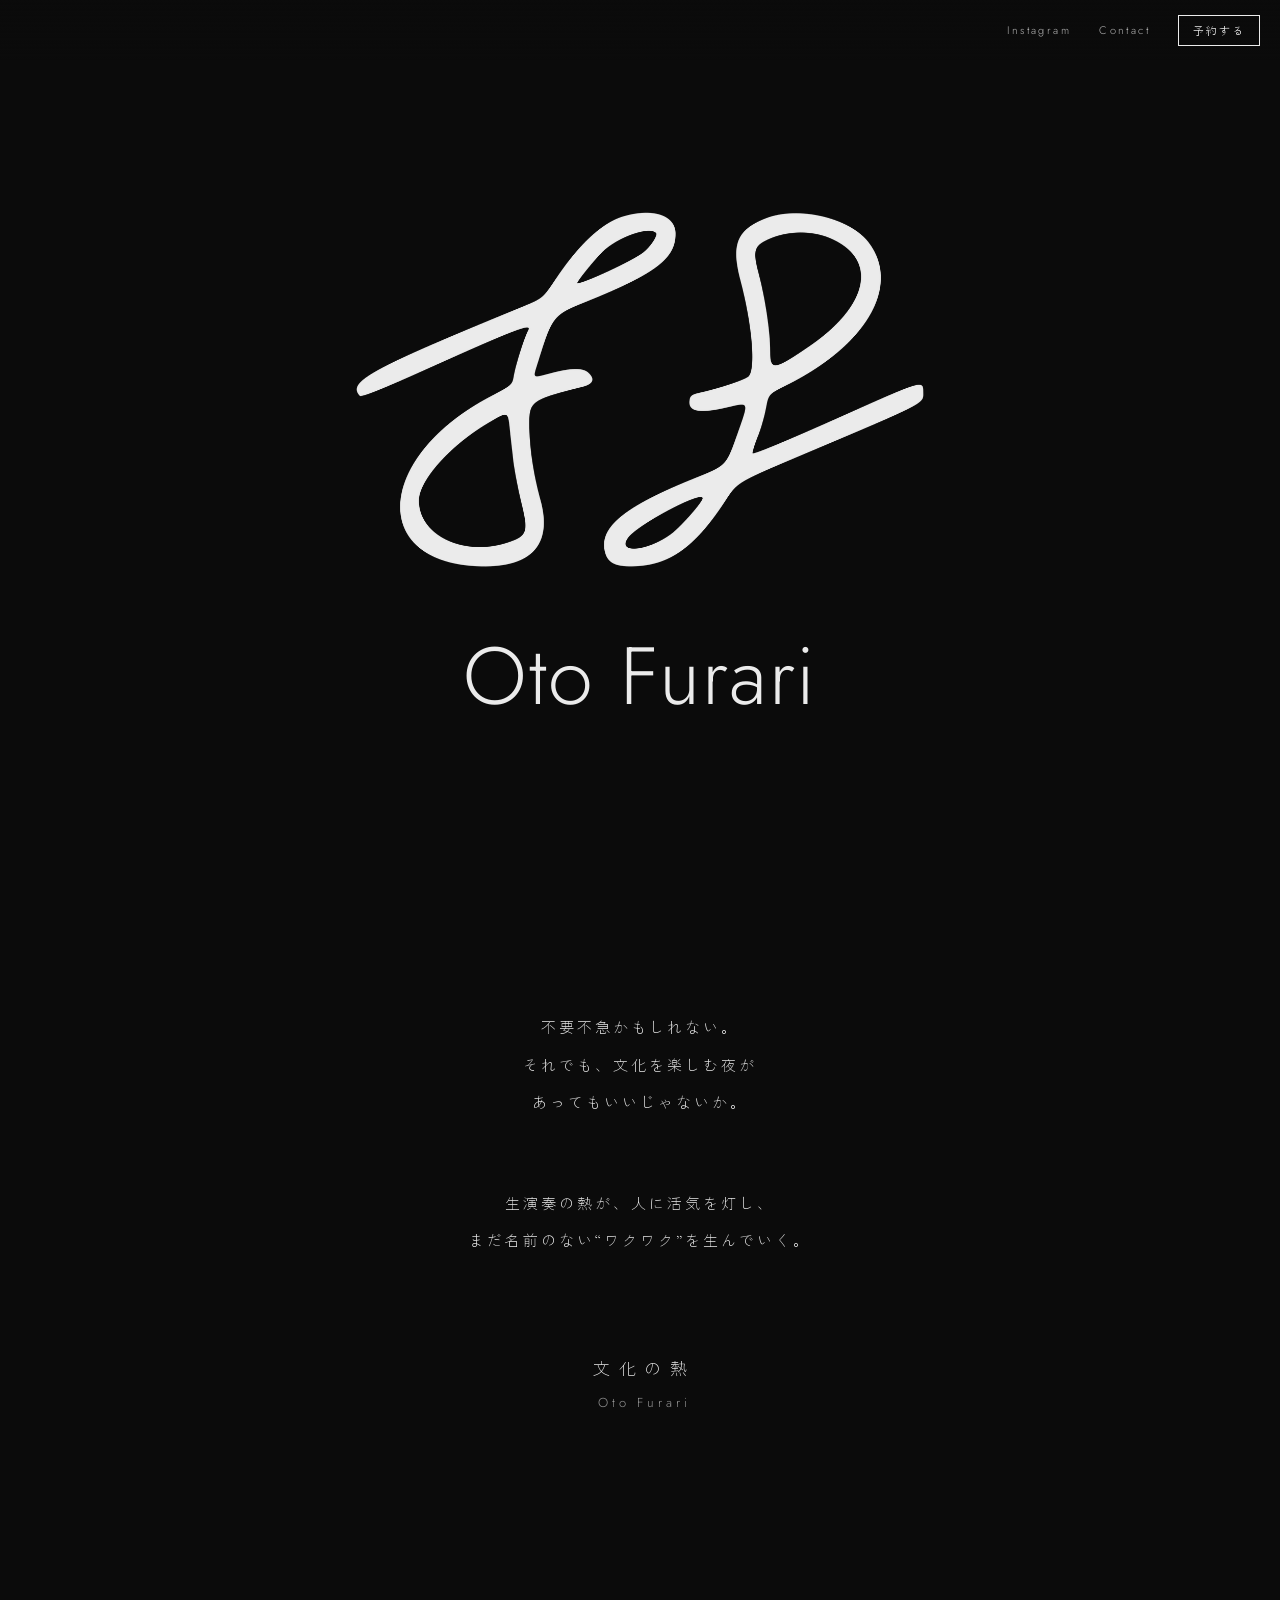
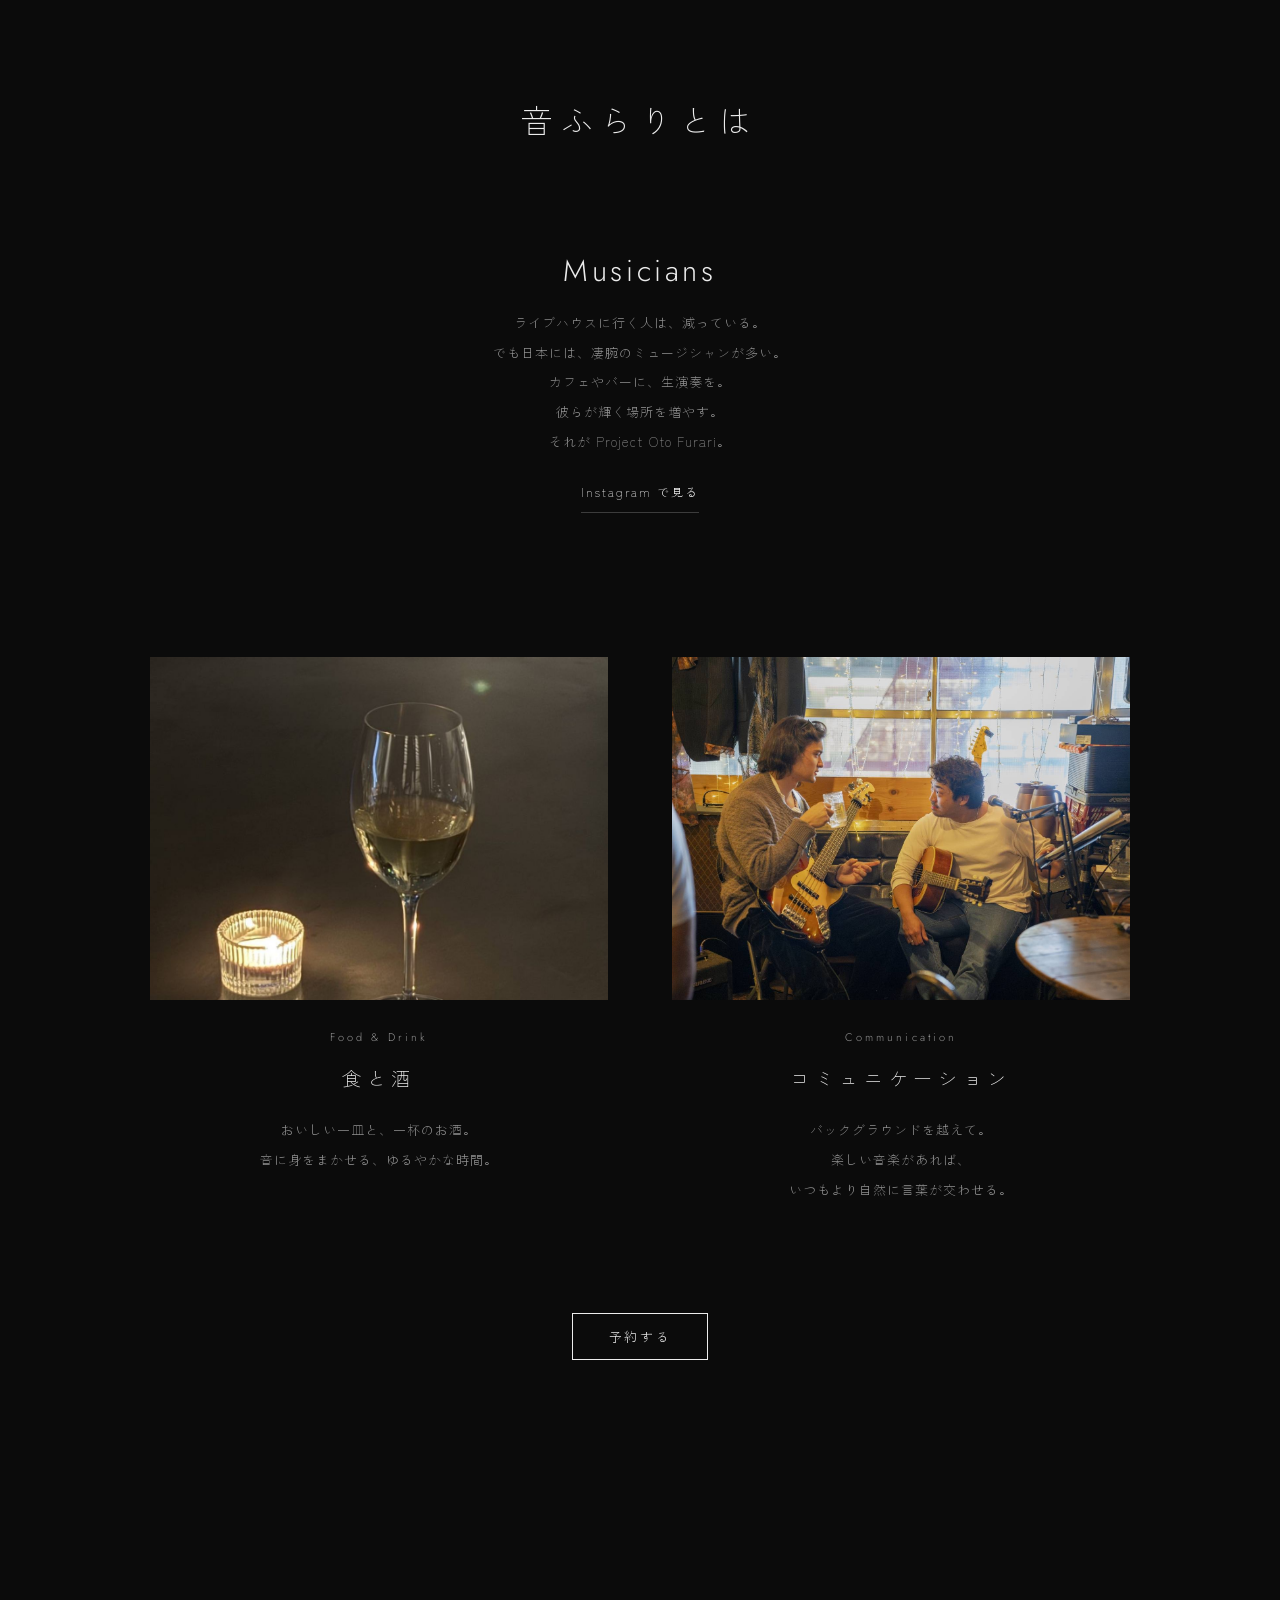
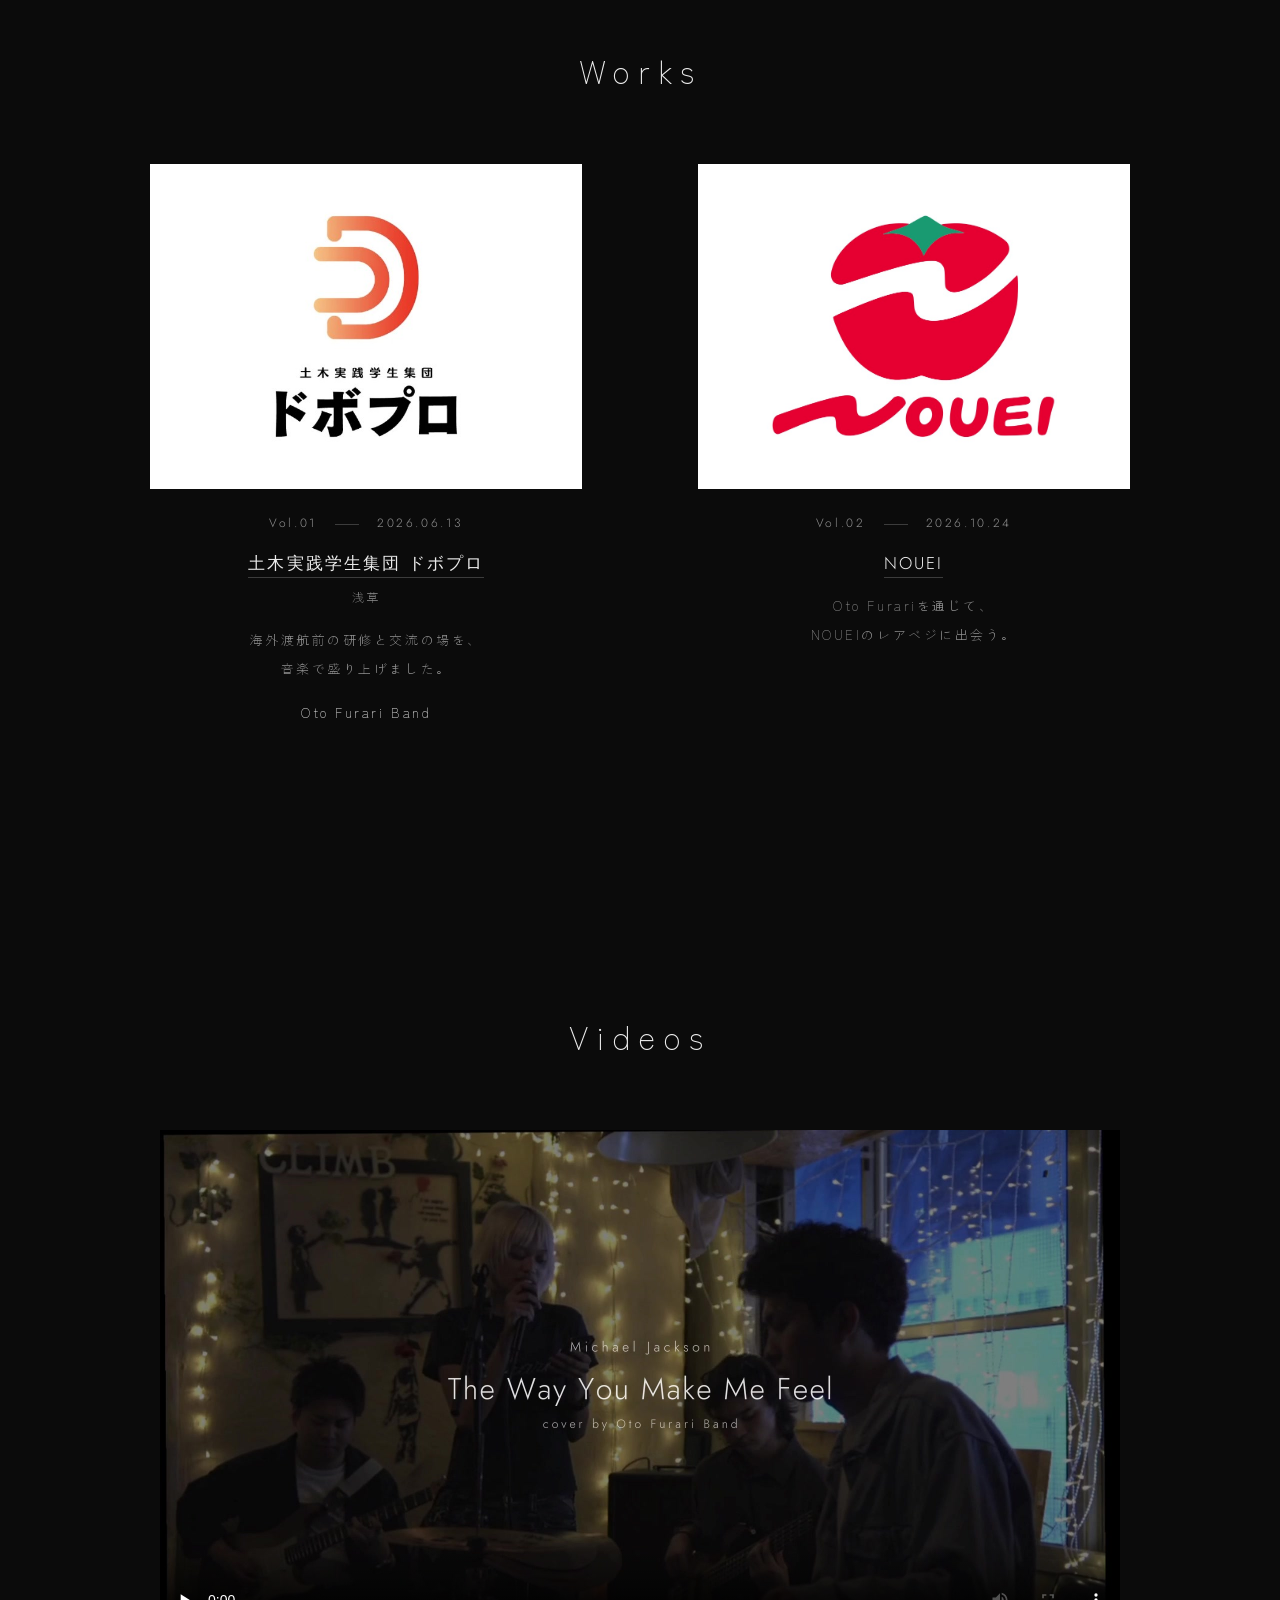
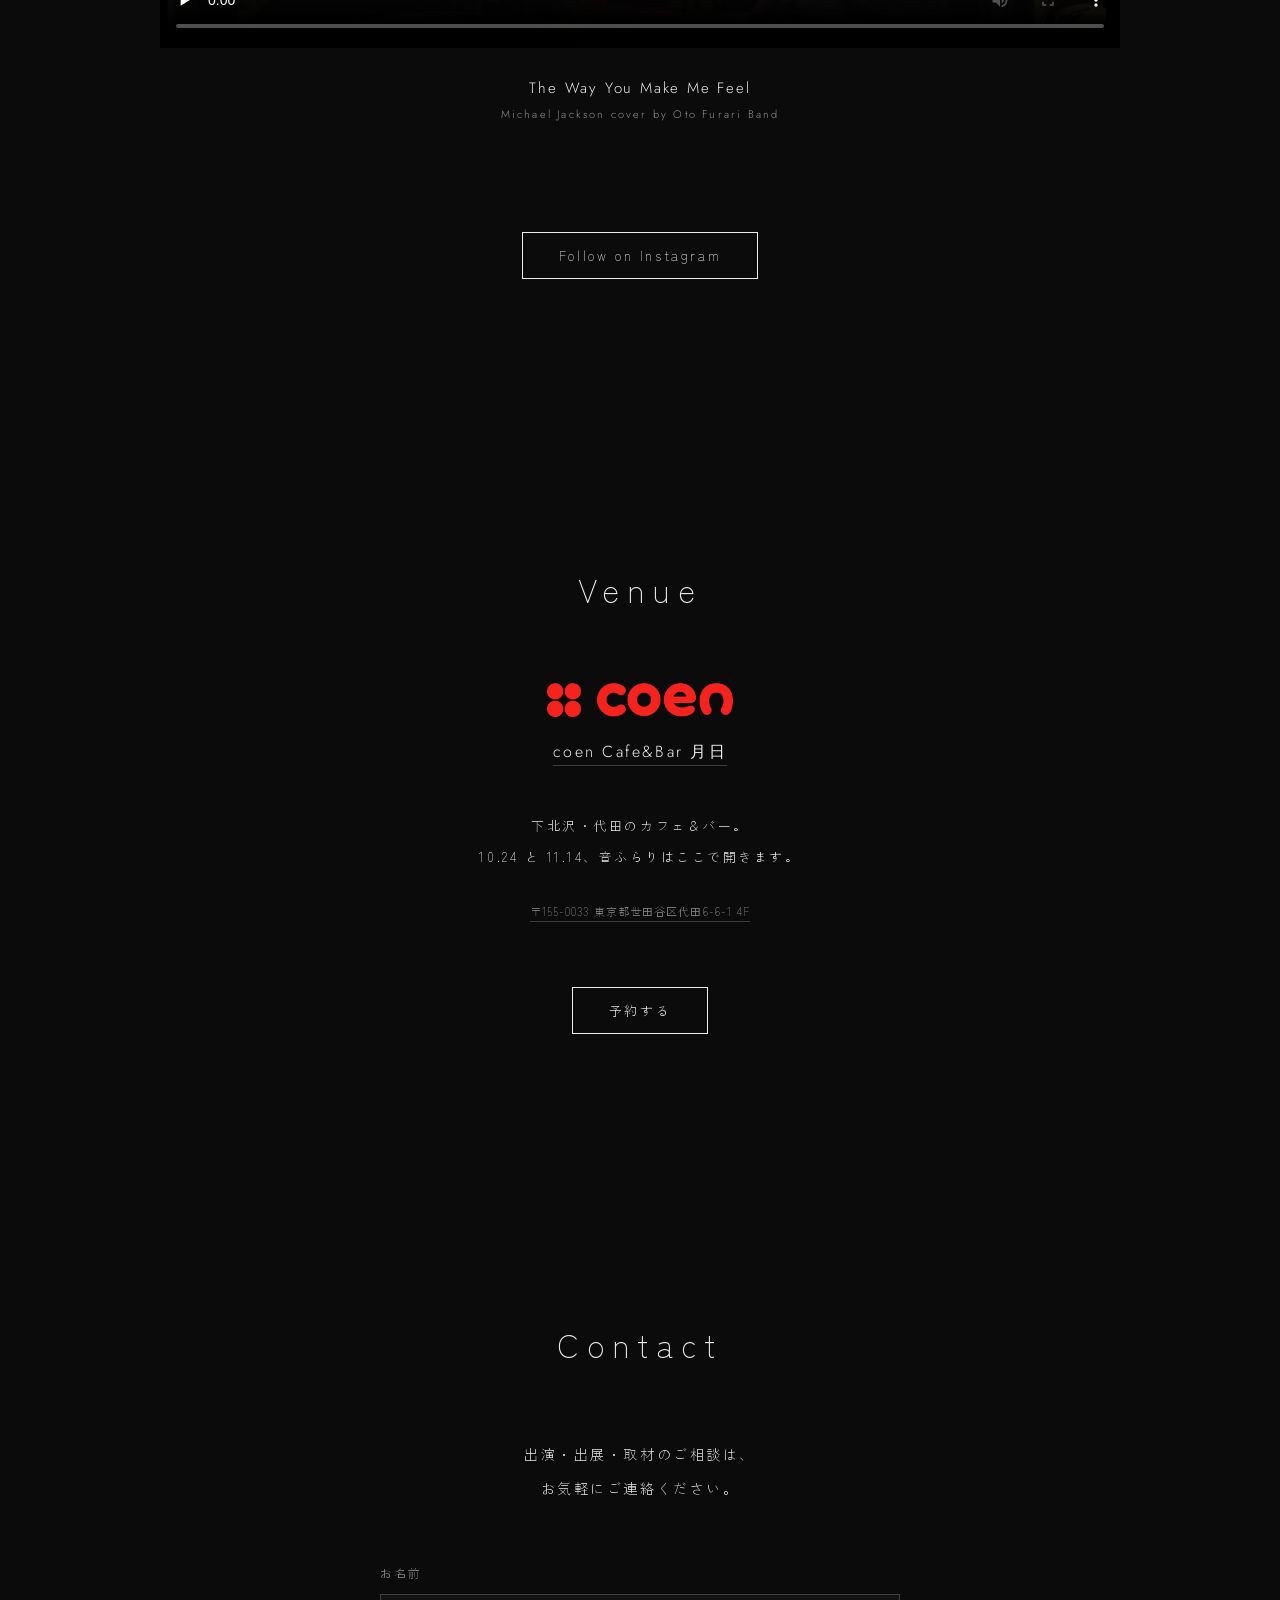
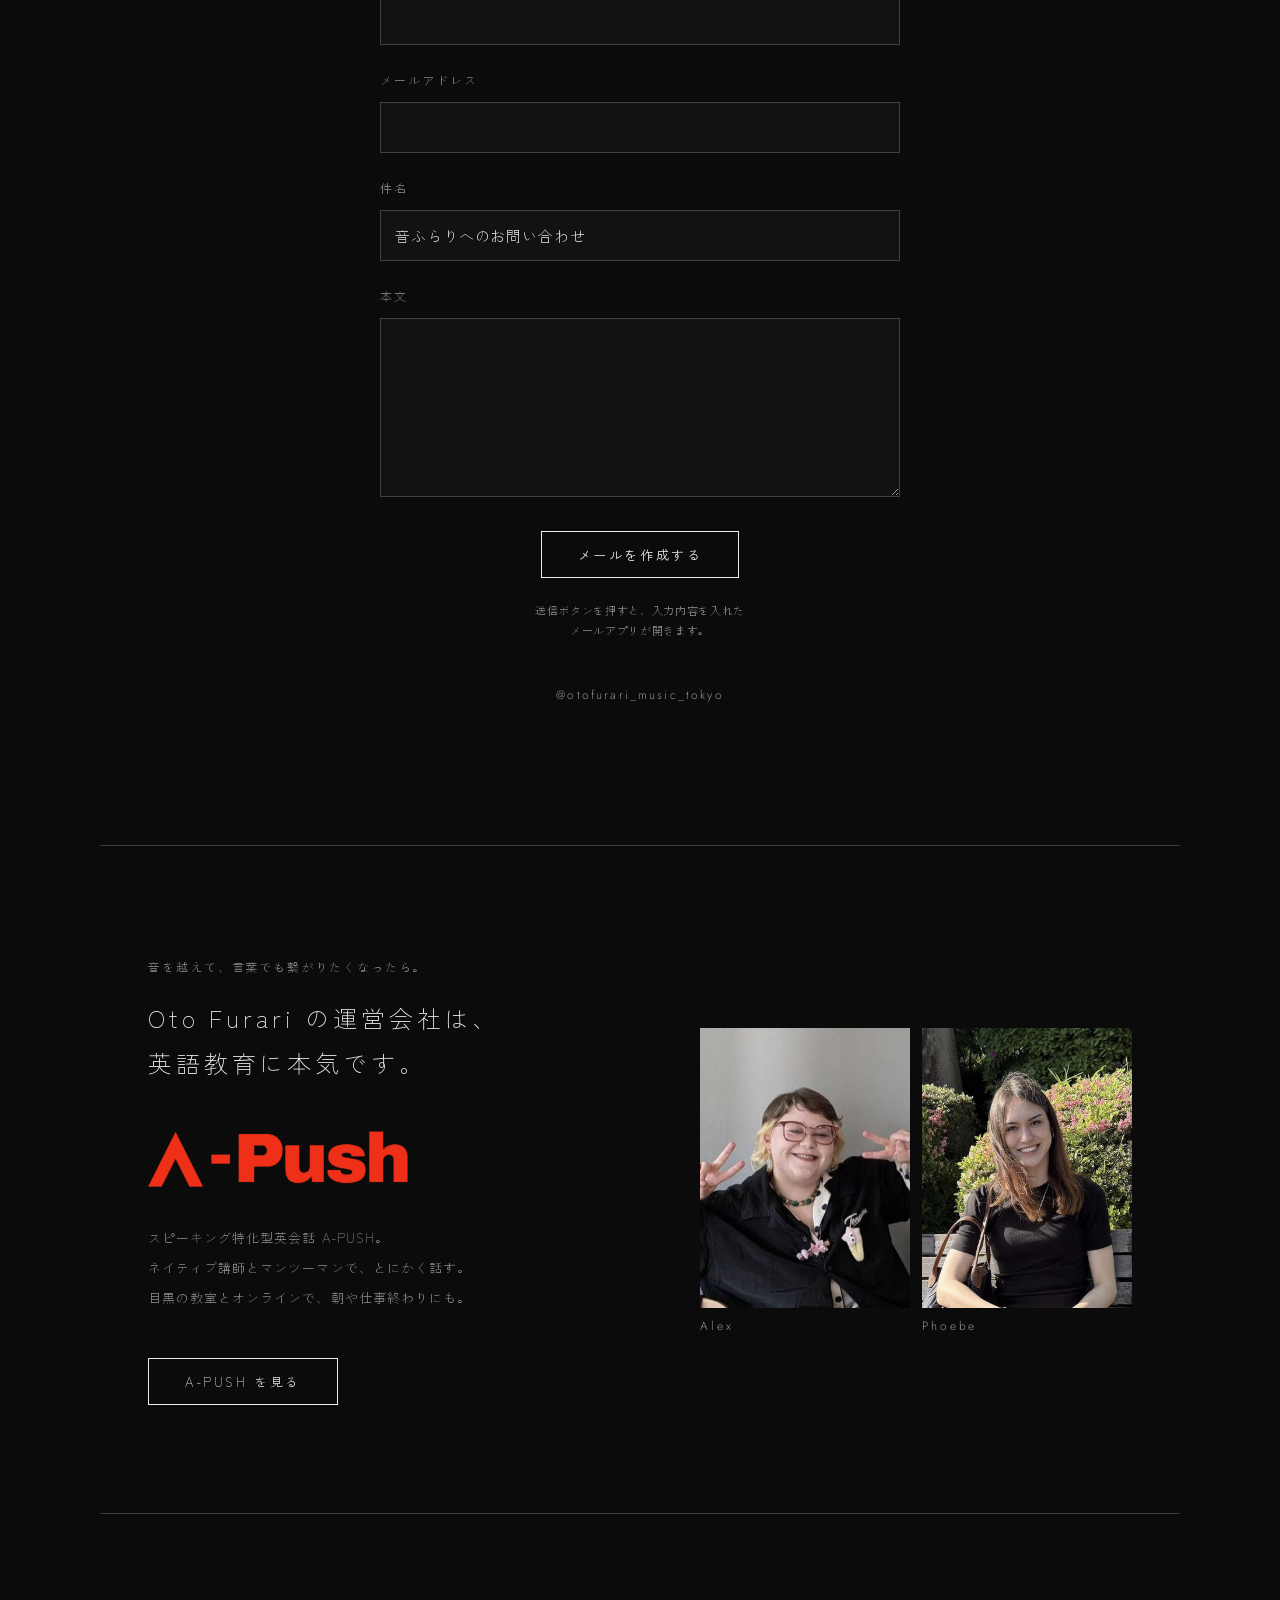
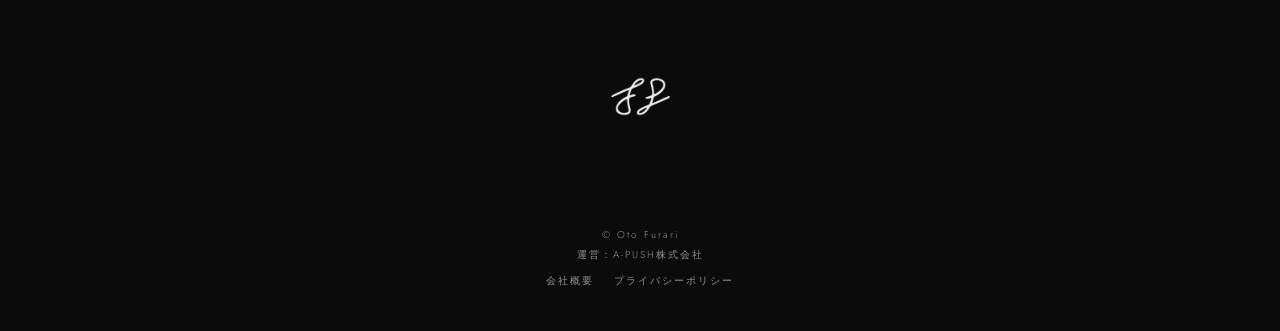
==== index.html @ 81419871 "動画を1920幅・高ビットレートで再書き出し、Musiciansを文章のみにしてInstagramリンクへ Co-Authored-By: Claude Opus 5.5 <noreply@anthr" ====
<!doctype html>
<html lang="ja">
<head>
<meta charset="utf-8">
<meta name="viewport" content="width=device-width, initial-scale=1, viewport-fit=cover">
<title>音ふらり Oto Furari | 文化の熱</title>
<meta name="description" content="音ふらり（Oto Furari）は、生演奏の熱で文化を楽しむ時間をつくる音楽イベントです。">
<meta name="theme-color" content="#0B0B0B">
<!-- 公開URLが決まったら og:url と og:image を合わせる -->
<meta property="og:type" content="website">
<meta property="og:title" content="音ふらり Oto Furari">
<meta property="og:description" content="不要不急かもしれない。それでも、文化を楽しむ夜があってもいいじゃないか。">
<meta property="og:url" content="https://otofurari.apush.jp/">
<meta property="og:image" content="https://otofurari.apush.jp/assets/og.png">
<meta name="twitter:card" content="summary_large_image">
<link rel="icon" href="assets/favicon-32.png" sizes="32x32">
<link rel="apple-touch-icon" href="assets/apple-touch-icon.png">
<link rel="preconnect" href="https://fonts.googleapis.com">
<link rel="preconnect" href="https://fonts.gstatic.com" crossorigin>
<link href="https://fonts.googleapis.com/css2?family=Jost:wght@300&family=Zen+Kaku+Gothic+New:wght@300;400&display=swap" rel="stylesheet">
<link rel="stylesheet" href="style.css">
</head>
<body>

<header class="bar">
  <nav class="nav" aria-label="メイン">
    <a href="https://www.instagram.com/otofurari_music_tokyo/" target="_blank" rel="noopener">Instagram</a><a href="#contact">Contact</a><a class="nav__reserve" href="reserve.html" data-reserve>予約する</a>
  </nav>
</header>

<main>
  <section id="home" class="hero">
    <h1 class="hero__logo"><span class="mark hero__mark" aria-hidden="true"></span><span class="hero__name">Oto Furari</span></h1>
  </section>

  <section class="concept" aria-label="コンセプト">
    <p class="concept__body">
      不要不急かもしれない。<br>
      それでも、文化を楽しむ夜が<br>
      あってもいいじゃないか。
    </p>
    <p class="concept__body">
      生演奏の熱が、人に活気を灯し、<br>
      まだ名前のない“ワクワク”を生んでいく。
    </p>
    <p class="concept__sign">文化の熱<span>Oto Furari</span></p>
  </section>

  <section id="about" class="about" aria-labelledby="about-title">
    <h2 id="about-title" class="title">音ふらりとは</h2>

    <div class="enjoy">
      <article class="enjoy__item enjoy__item--lead">
        <div class="enjoy__body">
        <h3 class="enjoy__title-en">Musicians</h3>
        <p>ライブハウスに行く人は、減っている。<br>でも日本には、凄腕のミュージシャンが多い。<br>カフェやバーに、生演奏を。<br>彼らが輝く場所を増やす。<br>それが Project Oto Furari。</p>
        <a class="enjoy__link" href="https://www.instagram.com/otofurari_music_tokyo/" target="_blank" rel="noopener">Instagram で見る</a>
        </div>
      </article>
      <article class="enjoy__item">
        <img src="assets/photos/glass-candle.jpg" alt="キャンドルの灯りとワイングラス" loading="lazy" decoding="async" width="1108" height="1477">
        <p class="enjoy__en">Food &amp; Drink</p>
        <h3>食と酒</h3>
        <p>おいしい一皿と、一杯のお酒。<br>音に身をまかせる、ゆるやかな時間。</p>
      </article>
      <article class="enjoy__item">
        <img src="assets/photos/talk.jpg" alt="楽器を手に話すミュージシャン" loading="lazy" decoding="async" width="1567" height="1045">
        <p class="enjoy__en">Communication</p>
        <h3>コミュニケーション</h3>
        <p>バックグラウンドを越えて。<br>楽しい音楽があれば、<br>いつもより自然に言葉が交わせる。</p>
      </article>
    </div>
    <a class="btn" href="reserve.html" data-reserve>予約する</a>
  </section>

  <section id="works" class="works" aria-labelledby="works-title">
    <h2 id="works-title" class="title">Works</h2>
    <ol class="works__list" id="works-list"></ol>
  </section>

  <section id="videos" class="videos" aria-labelledby="videos-title">
    <h2 id="videos-title" class="title">Videos</h2>
    <figure class="film">
      <video src="assets/otofurari-live.mp4" poster="assets/video-poster.jpg" controls playsinline preload="none"></video>
      <figcaption>The Way You Make Me Feel<span>Michael Jackson cover by Oto Furari Band</span></figcaption>
    </figure>
    <div class="yt" id="yt"></div>
    <div class="ig" id="ig"></div>
    <a class="btn" href="https://www.instagram.com/otofurari_music_tokyo/" target="_blank" rel="noopener">Follow on Instagram</a>
  </section>

  <section id="venue" class="venue" aria-labelledby="venue-title">
    <h2 id="venue-title" class="title">Venue</h2>
    <img class="venue__logo" src="assets/venues/coen-red.png" alt="coen" width="600" height="110" loading="lazy">
    <p class="venue__name" id="venue-name"></p>
    <p class="venue__text">下北沢・代田のカフェ＆バー。<br>10.24 と 11.14、音ふらりはここで開きます。</p>
    <p class="venue__address" id="venue-address"></p>
    <a class="btn" href="reserve.html" data-reserve>予約する</a>
  </section>

  <section id="contact" class="contact" aria-labelledby="contact-title">
    <h2 id="contact-title" class="title">Contact</h2>
    <p class="contact__lead">出演・出展・取材のご相談は、<br>お気軽にご連絡ください。</p>
    <form class="form" id="contact-form">
      <label>お名前<input name="name" autocomplete="name" required></label>
      <label>メールアドレス<input name="email" type="email" autocomplete="email" required></label>
      <label>件名<input name="subject" value="音ふらりへのお問い合わせ" required></label>
      <label>本文<textarea name="body" rows="6" required></textarea></label>
      <button class="btn" type="submit">メールを作成する</button>
      <p class="form__note">送信ボタンを押すと、入力内容を入れた<br>メールアプリが開きます。</p>
    </form>
    <a class="contact__ig" href="https://www.instagram.com/otofurari_music_tokyo/" target="_blank" rel="noopener">@otofurari_music_tokyo</a>

  </section>

  <section class="apush" aria-labelledby="apush-title">
    <div class="apush__text">
      <p class="apush__lead">音を越えて、言葉でも繋がりたくなったら。</p>
      <h2 id="apush-title" class="apush__title">Oto Furari の運営会社は、<br>英語教育に本気です。</h2>
      <img class="apush__logo" src="assets/apush/apush-logo.png" alt="A-Push" width="862" height="186" loading="lazy">
      <p class="apush__body">スピーキング特化型英会話 A-PUSH。<br>ネイティブ講師とマンツーマンで、とにかく話す。<br>目黒の教室とオンラインで、朝や仕事終わりにも。</p>
      <a class="btn" href="https://lp.apush.jp/" target="_blank" rel="noopener">A-PUSH を見る</a>
    </div>
    <ul class="apush__teachers">
      <li><img src="assets/apush/face-alex.jpg" alt="アレックス先生" width="480" height="480" loading="lazy" decoding="async"><span>Alex</span></li>
      <li><img src="assets/apush/face-phoebe.jpg" alt="フィビィ先生" width="480" height="480" loading="lazy" decoding="async"><span>Phoebe</span></li>
    </ul>
  </section>

  <div class="end"><span class="mark mark--end" role="img" aria-label="Oto Furari"></span></div>
</main>

<footer class="footer">
  <p>© Oto Furari</p>
  <p>運営：<a href="https://lp.apush.jp/company.html" target="_blank" rel="noopener">A-PUSH株式会社</a></p>
  <p class="footer__links"><a href="https://lp.apush.jp/company.html" target="_blank" rel="noopener">会社概要</a><a href="https://lp.apush.jp/privacy.html" target="_blank" rel="noopener">プライバシーポリシー</a></p>
</footer>

<dialog class="sheet" id="reserve-sheet" aria-labelledby="sheet-title">
  <div class="sheet__inner">
    <button class="sheet__close" type="button" aria-label="閉じる">Close</button>
    <p class="sheet__title" id="sheet-title">予約する</p>
    <ol class="evs" id="sheet-list"></ol>
  </div>
</dialog>

<script src="works.js"></script>
<script src="main.js"></script>
</body>
</html>
---- style.css ----
:root {
  --bg: #0B0B0B;
  --fg: rgba(255, 255, 255, .92);
  --mute: rgba(255, 255, 255, .56);
  --line: rgba(255, 255, 255, .2);
  --en: "Jost", sans-serif;
  --ja: "Zen Kaku Gothic New", sans-serif;
  --bar: 60px; /* 固定ヘッダーの高さ */
  color-scheme: dark;
}

* { box-sizing: border-box; margin: 0; }
html { background: var(--bg); scroll-padding-top: var(--bar); }
body {
  background: var(--bg);
  color: var(--fg);
  font: 300 14px/2.2 var(--ja);
  letter-spacing: .18em;
  -webkit-font-smoothing: antialiased;
  text-align: center;
}
a { color: inherit; text-decoration: none; }
img { display: block; max-width: 100%; }
[hidden] { display: none !important; }
:focus-visible { outline: .5px solid var(--fg); outline-offset: 6px; }

/* header：右に Instagram と Contact だけ */
.bar {
  position: fixed; inset: 0 0 auto; z-index: 10;
  display: flex; align-items: center; height: var(--bar);
  padding: env(safe-area-inset-top) 20px 0;
  background: linear-gradient(var(--bg), rgba(11, 11, 11, 0));
}
.bar__home { width: 44px; color: var(--fg); }
.nav { margin-left: auto; display: flex; gap: clamp(16px, 4vw, 28px); font: 300 11px/1 var(--en); letter-spacing: .22em; }
.nav a { opacity: .75; }
.nav a:hover { opacity: 1; }
.nav { align-items: center; }
.nav .nav__reserve { opacity: 1; padding: 9px 14px; border: .5px solid var(--fg); font-family: var(--ja); letter-spacing: .18em; }
.nav .nav__reserve:hover { background: var(--fg); color: var(--bg); }

/* shared */
section { padding: 16vh 16px; }
.title { font: 300 clamp(22px, 5.6vw, 32px)/1.4 var(--en); letter-spacing: .1em; margin-bottom: 8vh; }
.title:lang(ja), .about .title { font-family: var(--ja); letter-spacing: .24em; }
.btn {
  display: inline-block;
  padding: 16px 36px;
  border: .5px solid var(--fg);
  font-size: 13px; letter-spacing: .2em; line-height: 1;
  white-space: nowrap;
}
.btn:hover, .btn:focus-visible { background: var(--fg); color: var(--bg); }
.mark {
  display: block;
  aspect-ratio: 1200 / 783;
  background: currentColor;
  -webkit-mask: url(assets/logo-mark.png) center / contain no-repeat;
          mask: url(assets/logo-mark.png) center / contain no-repeat;
}
.muted-links a { border-bottom: .5px solid var(--line); padding-bottom: 2px; }

/* home：ロゴだけを大きく */
.hero { min-height: 100svh; padding: var(--bar) 16px 6vh; display: grid; place-items: center; }
.hero__logo { display: grid; justify-items: center; font-weight: 300; }
.hero__mark { width: min(80vw, 68svh, 760px); }
.hero__name { margin-top: clamp(24px, 5vh, 56px); font: 300 min(12vw, 9svh, 112px)/1 var(--en); letter-spacing: .02em; }

/* concept */
.concept { padding-top: 12vh; }
.concept__body + .concept__body { margin-top: 7vh; }
.concept__body { font-size: 15px; line-height: 2.5; letter-spacing: .2em; }
.concept__sign { margin-top: 10vh; font-size: 17px; letter-spacing: .5em; margin-right: -.5em; }
.concept__sign span { display: block; margin-top: 10px; font: 300 13px/1 var(--en); letter-spacing: .3em; color: var(--mute); }

/* about：三つの楽しみ */
.enjoy { display: grid; gap: 14vh; max-width: 980px; margin: 4vh auto 12vh; }
.enjoy__item img { width: 100%; height: auto; aspect-ratio: 4 / 3; object-fit: cover; margin-bottom: 32px; }
.enjoy__item .enjoy__title-en { font: 300 clamp(22px, 5.6vw, 30px)/1.4 var(--en); letter-spacing: .12em; margin-top: 0; }
.enjoy__item--lead { padding: 4vh 0; }
.enjoy__en { font: 300 11px/1 var(--en); letter-spacing: .28em; color: var(--mute); }
.enjoy__item h3 { margin: 14px 0 16px; font-weight: 300; font-size: 19px; letter-spacing: .3em; }
.enjoy__item p:not(.enjoy__en) { font-size: 13px; line-height: 2.3; letter-spacing: .08em; color: var(--mute); }
.enjoy__link { display: inline-block; margin-top: 22px; font-size: 12px; letter-spacing: .16em; border-bottom: .5px solid var(--line); padding-bottom: 6px; }
.enjoy__link:hover { border-color: var(--fg); }
@media (min-width: 900px) {
  .enjoy { grid-template-columns: 1fr 1fr; column-gap: 5vw; row-gap: 12vh; align-items: start; }
  /* ミュージシャン（文章のみ）は全幅、その下に2つ並ぶ */
  .enjoy__item--lead { grid-column: 1 / -1; }
}

/* works */
.works__list { list-style: none; padding: 0; display: grid; gap: 14vh; max-width: 460px; margin: 0 auto; }
.work__photo { aspect-ratio: 4 / 3; overflow: hidden; background: #121212; display: grid; place-items: center; }
.work__photo img { width: 100%; height: 100%; object-fit: cover; }
.work__photo.is-contain { background: #0B0B0C; }
.work__photo.is-contain img { object-fit: contain; }
.work__photo .mark { width: 22%; color: rgba(255, 255, 255, .14); }
.work__head {
  display: flex; align-items: baseline; justify-content: center; gap: 18px;
  margin-top: 28px; font: 300 12px/1 var(--en); letter-spacing: .22em; color: var(--mute);
}
.work__head span + span::before { content: ""; display: inline-block; width: 24px; height: .5px; background: var(--line); vertical-align: middle; margin-right: 18px; }
.work__title { margin-top: 22px; font: 300 17px/1.5 var(--en); letter-spacing: .12em; }
.work__logo { margin-top: 22px; }
.work__logo img { height: 20px; width: auto; margin: 0 auto; opacity: .92; }
.work__venue { margin-top: 12px; font: 300 13px/1.6 var(--en); letter-spacing: .14em; }
.work__area { margin-top: 8px; font-size: 12px; color: var(--mute); }
.work__text { margin-top: 16px; font-size: 13px; line-height: 2.2; color: var(--mute); }
.work__lineup { margin-top: 16px; font-size: 13px; line-height: 2; }
.work__reserve { margin-top: 32px; }
.work__title a, .work__venue a, .venue__name a, .venue__address a {
  border-bottom: .5px solid var(--line); padding-bottom: 2px;
}
@media (min-width: 900px) {
  .works__list { max-width: 980px; grid-template-columns: 1fr 1fr; column-gap: 9vw; row-gap: 12vh; }
}

/* videos */
.film { max-width: 960px; margin: 0 auto; }
.film video { display: block; width: 100%; aspect-ratio: 1280 / 690; background: #121212; }
.film figcaption { margin-top: 28px; font: 300 15px/1.6 var(--en); letter-spacing: .12em; }
.film figcaption span { display: block; margin-top: 6px; font-size: 11px; letter-spacing: .2em; color: var(--mute); }
.yt { max-width: 960px; margin: 12vh auto 0; }
.yt__btn { position: relative; display: block; width: 100%; aspect-ratio: 16 / 9; border: 0; padding: 0; background: #121212 center / cover no-repeat; cursor: pointer; }
.yt__btn::after {
  content: ""; position: absolute; left: 50%; top: 50%; transform: translate(-35%, -50%);
  border-left: 18px solid var(--fg); border-top: 11px solid transparent; border-bottom: 11px solid transparent;
}
.yt iframe { display: block; width: 100%; aspect-ratio: 16 / 9; border: 0; }
.ig {
  margin: 12vh auto 0; max-width: 1080px;
  display: grid; grid-auto-flow: column; grid-auto-columns: min(82vw, 340px); gap: 16px;
  overflow-x: auto; scroll-snap-type: x mandatory; padding-bottom: 8px;
}
.ig > * { scroll-snap-align: center; }
.ig .instagram-media { min-width: 0 !important; margin: 0 !important; }
.ig:empty { display: none; }
.videos > .btn { margin-top: 12vh; }
@media (min-width: 900px) {
  .ig { grid-auto-flow: row; grid-template-columns: repeat(3, 1fr); grid-auto-columns: auto; overflow: visible; }
}

/* venue */
.venue__logo { width: auto; height: 34px; margin: 0 auto; }
.venue__name { margin-top: 22px; font: 300 16px/1.6 var(--en); letter-spacing: .14em; }
.venue__text { margin-top: 5vh; font-size: 13px; line-height: 2.4; }
.venue__address { margin: 3vh 0 7vh; font-size: 11px; letter-spacing: .1em; color: var(--mute); }

/* contact + A-PUSH */
.contact { display: flex; flex-direction: column; align-items: center; padding-bottom: 16vh; }
.contact__lead { margin-bottom: 6vh; line-height: 2.4; }
.form { width: min(100%, 520px); display: grid; gap: 22px; text-align: left; }
.form label { display: grid; gap: 8px; font-size: 12px; letter-spacing: .16em; color: var(--mute); }
.form input, .form textarea {
  width: 100%; padding: 12px 14px; border: .5px solid var(--line); border-radius: 0;
  background: #121212; color: var(--fg); font: 300 15px/1.7 var(--ja); letter-spacing: .06em;
}
.form input:focus, .form textarea:focus { outline: none; border-color: var(--fg); }
.form textarea { resize: vertical; }
.form .btn { justify-self: center; margin-top: 12px; background: none; color: var(--fg); cursor: pointer; font-family: var(--ja); }
.form .btn:hover { background: var(--fg); color: var(--bg); }
.form__note { text-align: center; font-size: 11px; line-height: 1.9; letter-spacing: .06em; color: var(--mute); }
.contact__ig { margin-top: 48px; font: 300 12px/1 var(--en); letter-spacing: .18em; color: var(--mute); }
/* A-PUSH：サイトで唯一の差し色（ロゴの赤）はここだけ */
.apush {
  max-width: 1080px; margin: 0 auto 12vh; padding: 10vh 20px;
  display: grid; gap: 7vh; align-items: center;
  border-top: .5px solid var(--line); border-bottom: .5px solid var(--line);
}
.apush__lead { font-size: 12px; color: var(--mute); letter-spacing: .16em; }
.apush__title { margin-top: 14px; font-weight: 300; font-size: clamp(18px, 4.6vw, 24px); line-height: 1.9; letter-spacing: .16em; }
.apush__logo { width: min(64%, 260px); height: auto; margin: 5vh auto 0; }
.apush__body { margin: 4vh 0 5vh; font-size: 13px; line-height: 2.3; letter-spacing: .08em; color: var(--mute); }
.apush__teachers { list-style: none; padding: 0; display: grid; grid-template-columns: 1fr 1fr; gap: 12px; }
.apush__teachers img { width: 100%; height: auto; aspect-ratio: 3 / 4; object-fit: cover; filter: grayscale(.25); }
.apush__teachers span { display: block; margin-top: 12px; font: 300 12px/1 var(--en); letter-spacing: .24em; color: var(--mute); }
@media (min-width: 900px) {
  .apush { grid-template-columns: 1.1fr 1fr; column-gap: 6vw; text-align: left; padding: 12vh 48px; }
  .apush__logo { margin-left: 0; }
  .apush__teachers li:nth-child(2) img { aspect-ratio: 3 / 4; }
}
.end { padding: 6vh 0 12vh; }
.mark--end { width: 64px; margin: 0 auto; color: var(--fg); }

.footer { padding: 0 16px max(40px, env(safe-area-inset-bottom)); font: 300 10px/2 var(--en); letter-spacing: .2em; color: var(--mute); }
.footer a:hover { color: var(--fg); }
.footer__links { display: flex; justify-content: center; gap: 20px; margin-top: 6px; }

/* 予約：フライヤー＋詳細を見る だけ。PCは2枚が1画面に並ぶ */
.evs {
  list-style: none; padding: 0; margin: 0 auto;
  display: grid; gap: 40px; justify-content: center;
  --card: min(100%, 440px);
  grid-template-columns: var(--card);
}
.ev { display: grid; justify-items: center; gap: 20px; }
.ev__img { width: 100%; aspect-ratio: 1; display: grid; place-items: center; background: #0B0B0C; }
.ev__img img { width: 100%; height: 100%; object-fit: contain; }
.ev__img.is-logo { padding: 8%; }
@media (min-width: 720px) {
  /* 画面の高さに合わせて正方形を縮め、2枚とも最初から見えるように */
  .evs { --card: min(40vw, 440px, calc(100svh - 300px)); grid-template-columns: var(--card) var(--card); gap: 4vw; }
}

.sheet {
  width: min(100% - 24px, 1000px); max-height: calc(100svh - 24px);
  margin: auto; padding: 0; border: .5px solid var(--line);
  background: var(--bg); color: var(--fg);
}
.sheet::backdrop { background: rgba(0, 0, 0, .72); }
.sheet__inner { position: relative; padding: 48px 16px 32px; }
.sheet__close { position: absolute; top: 12px; right: 16px; background: none; border: 0; color: var(--mute); cursor: pointer; font: 300 11px/1 var(--en); letter-spacing: .22em; padding: 8px 0; }
.sheet__title { font-size: 14px; letter-spacing: .3em; margin-bottom: 24px; }

/* reserve page */
.reserve { padding: calc(var(--bar) + 32px) 16px 12vh; }
.reserve .title { margin-bottom: 32px; }
.coupon { margin-top: 32px; }
.coupon { width: 100%; padding: 24px 16px; border: .5px solid var(--line); }
.coupon__label { font-size: 11px; color: var(--mute); }
.coupon__code { margin: 6px 0 18px; font: 300 26px/1.4 var(--en); letter-spacing: .2em; user-select: all; }
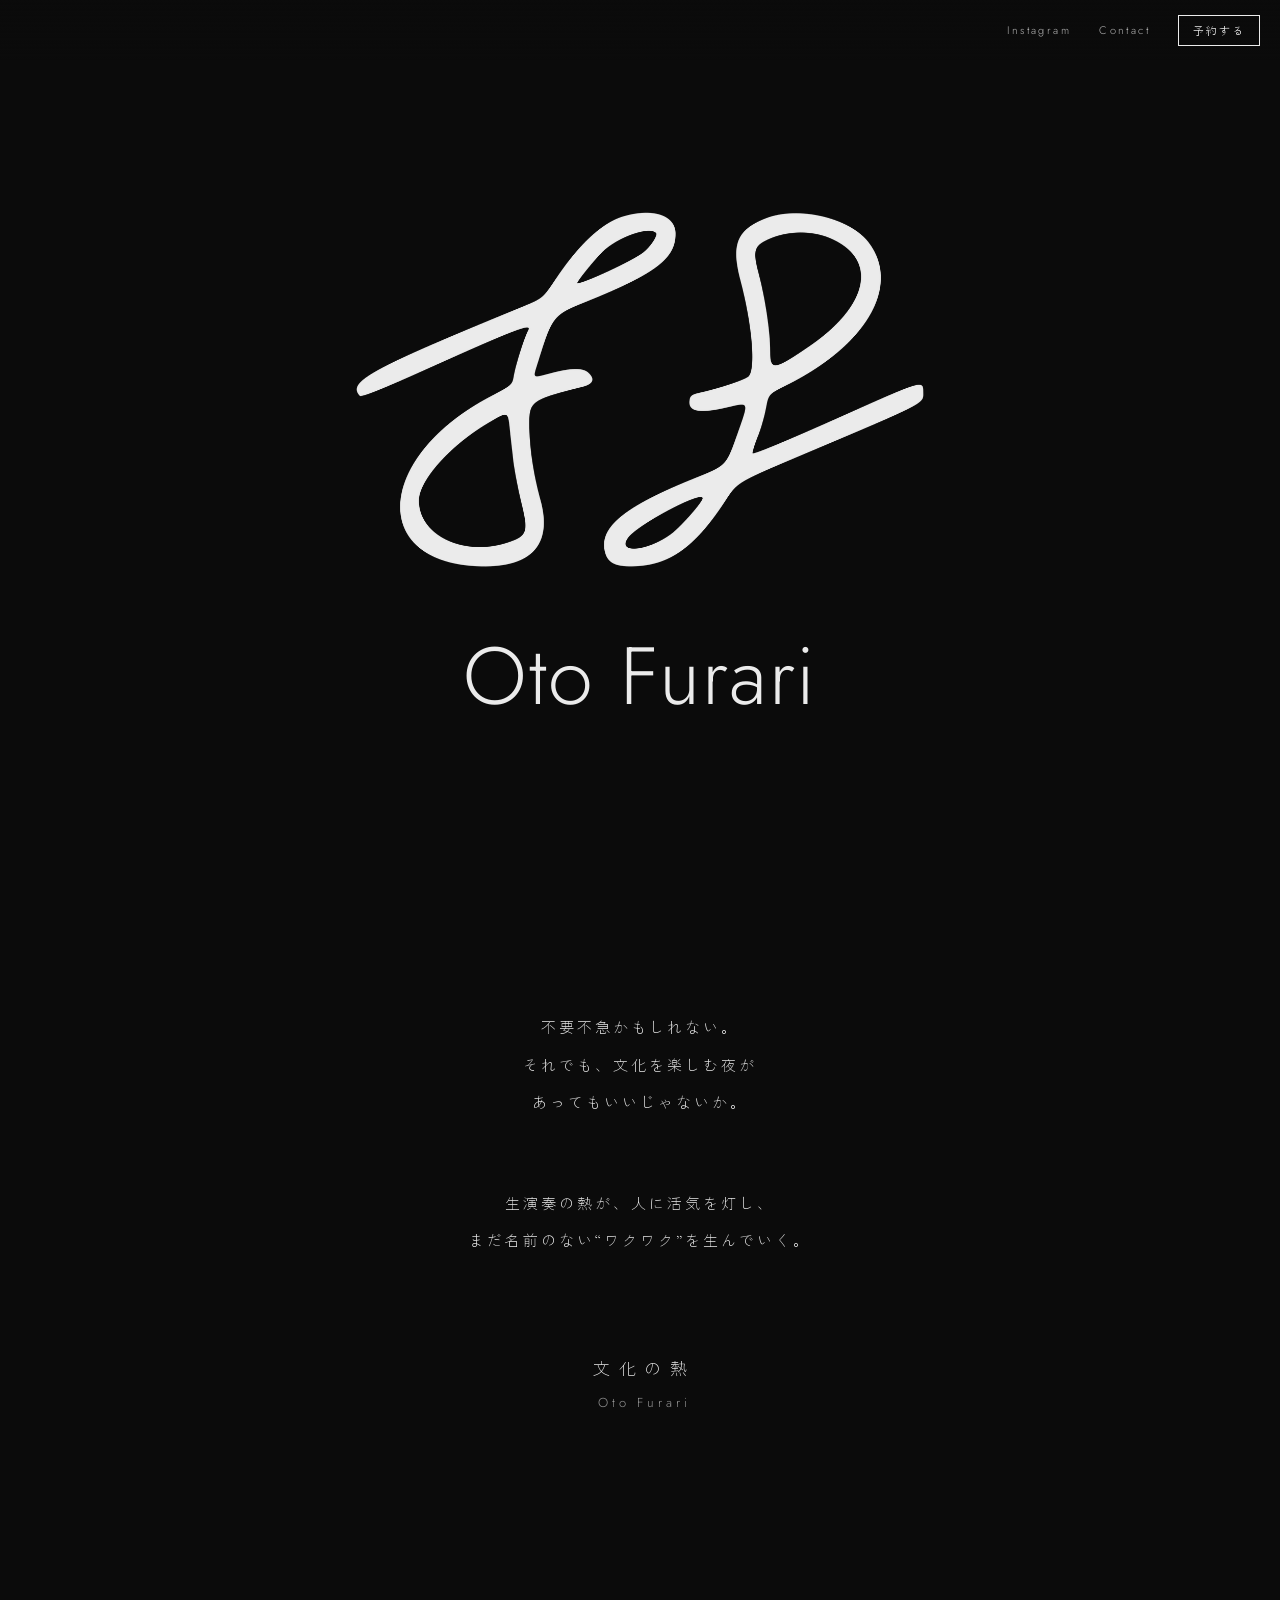
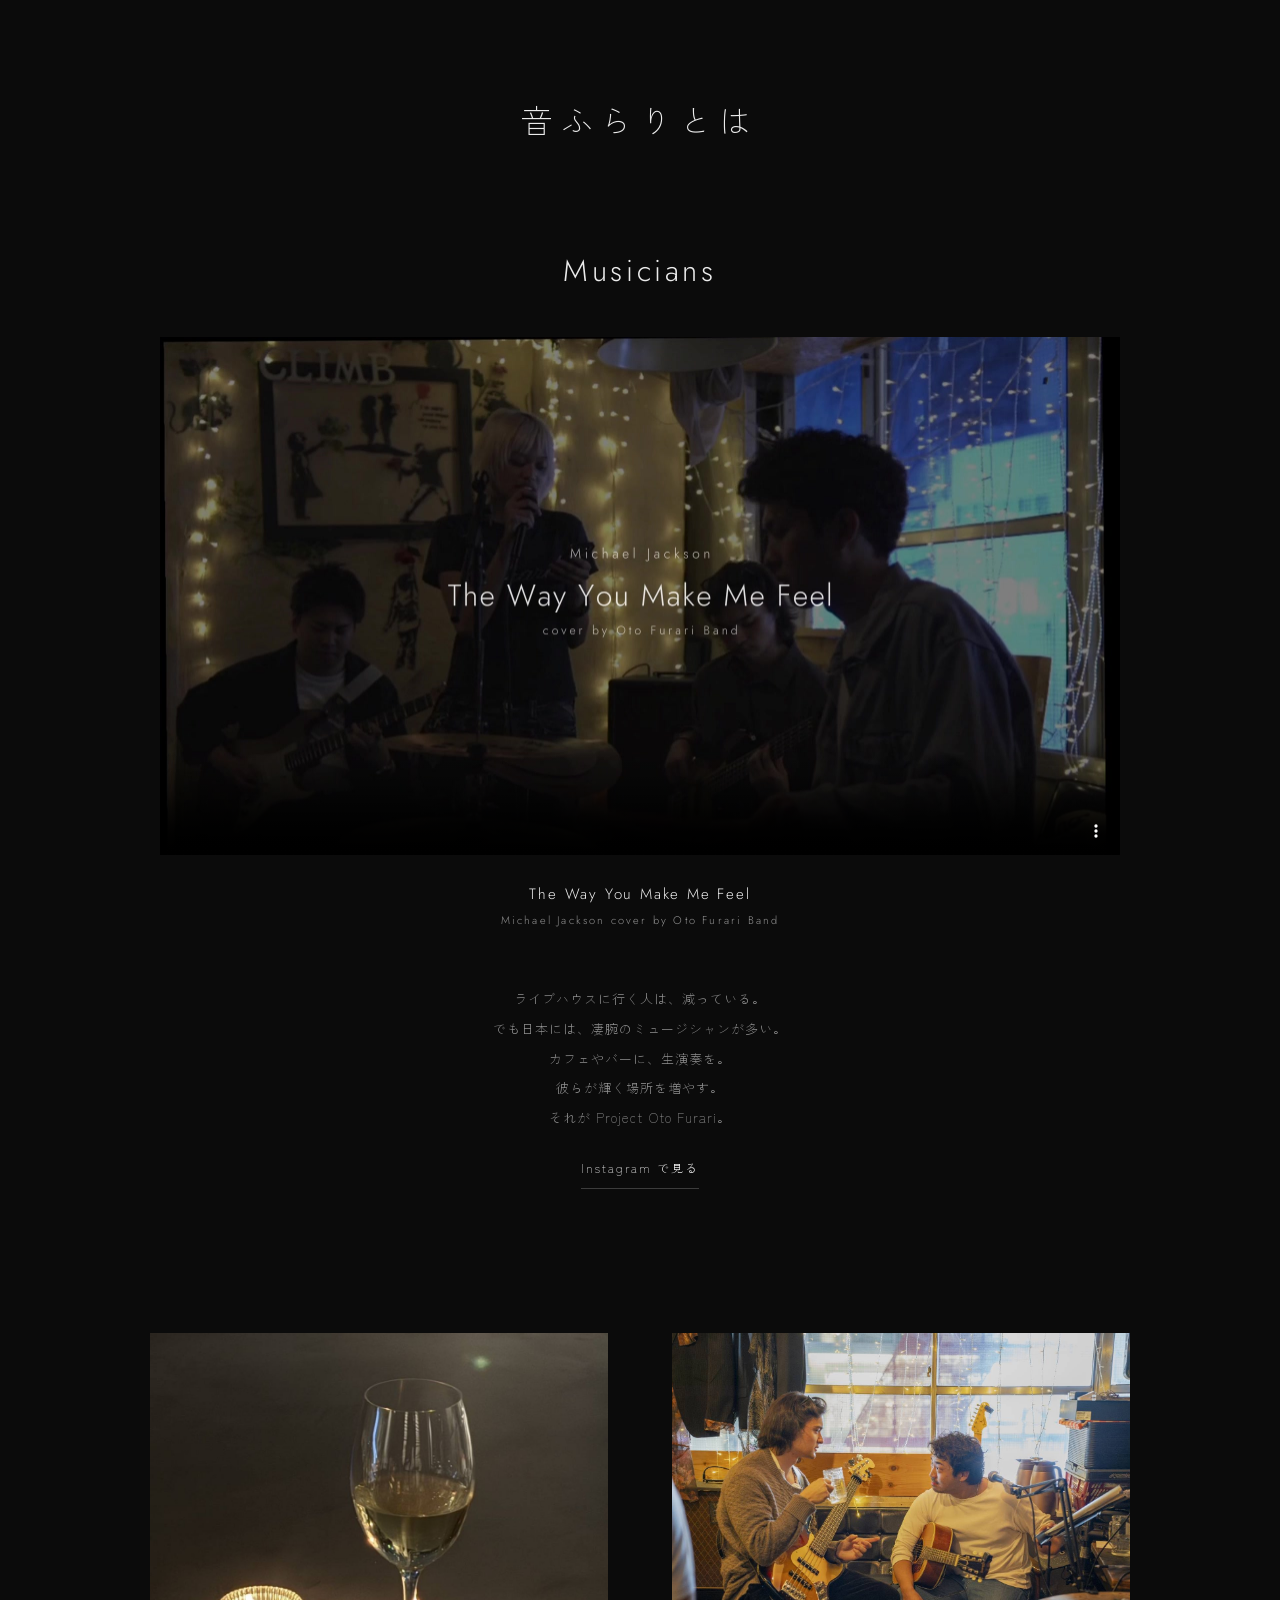
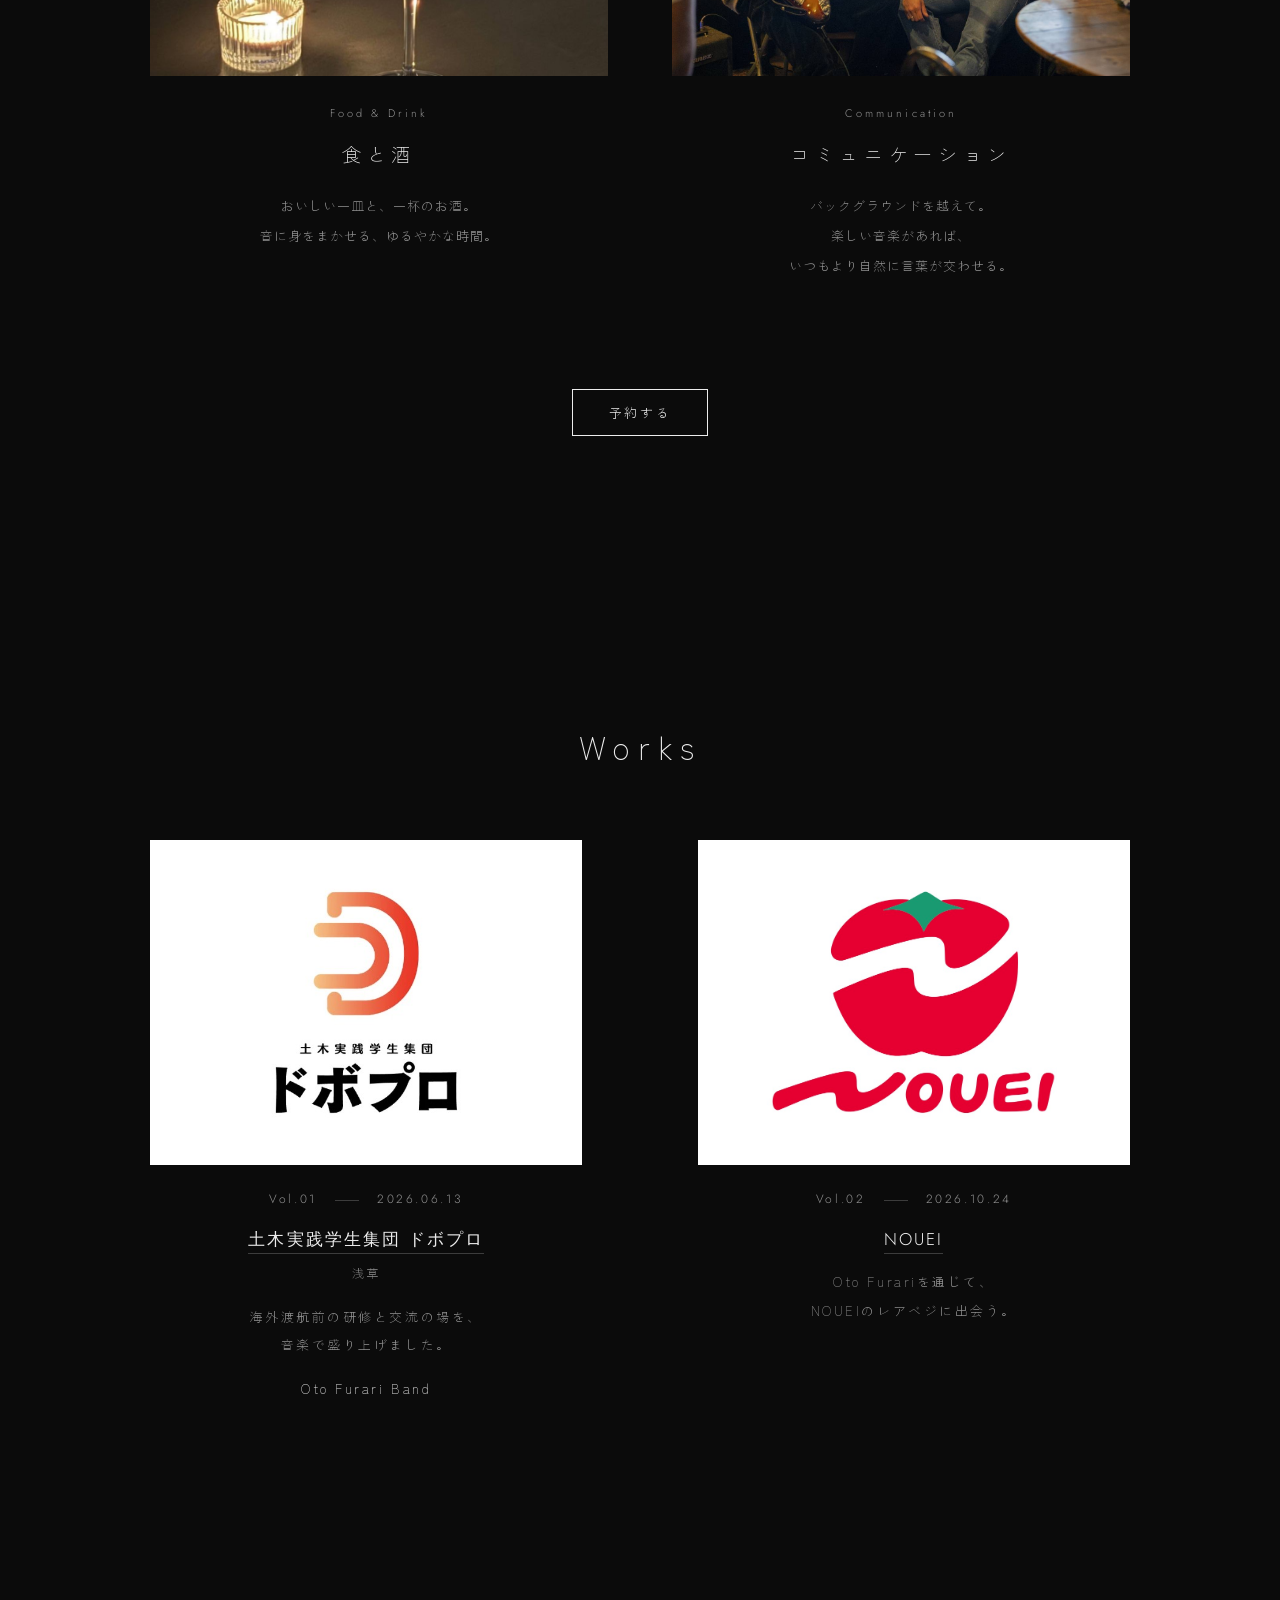
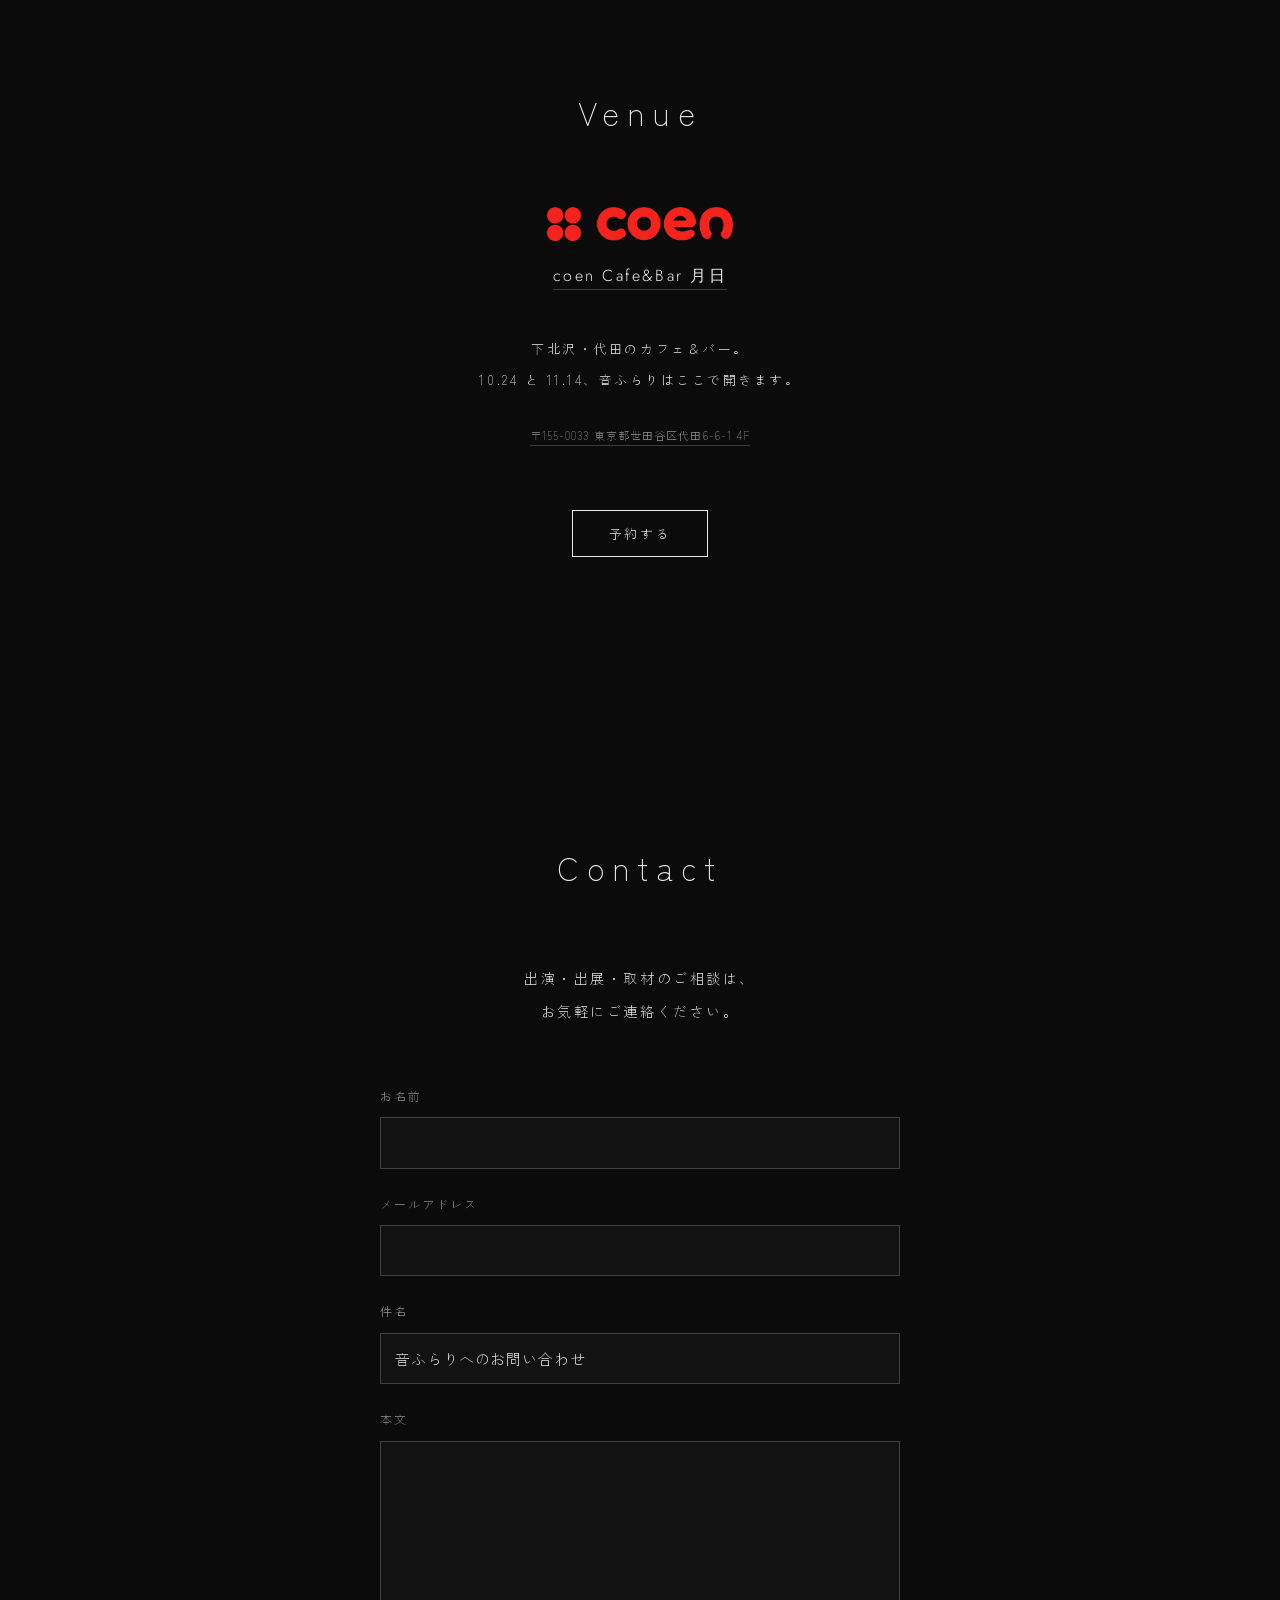
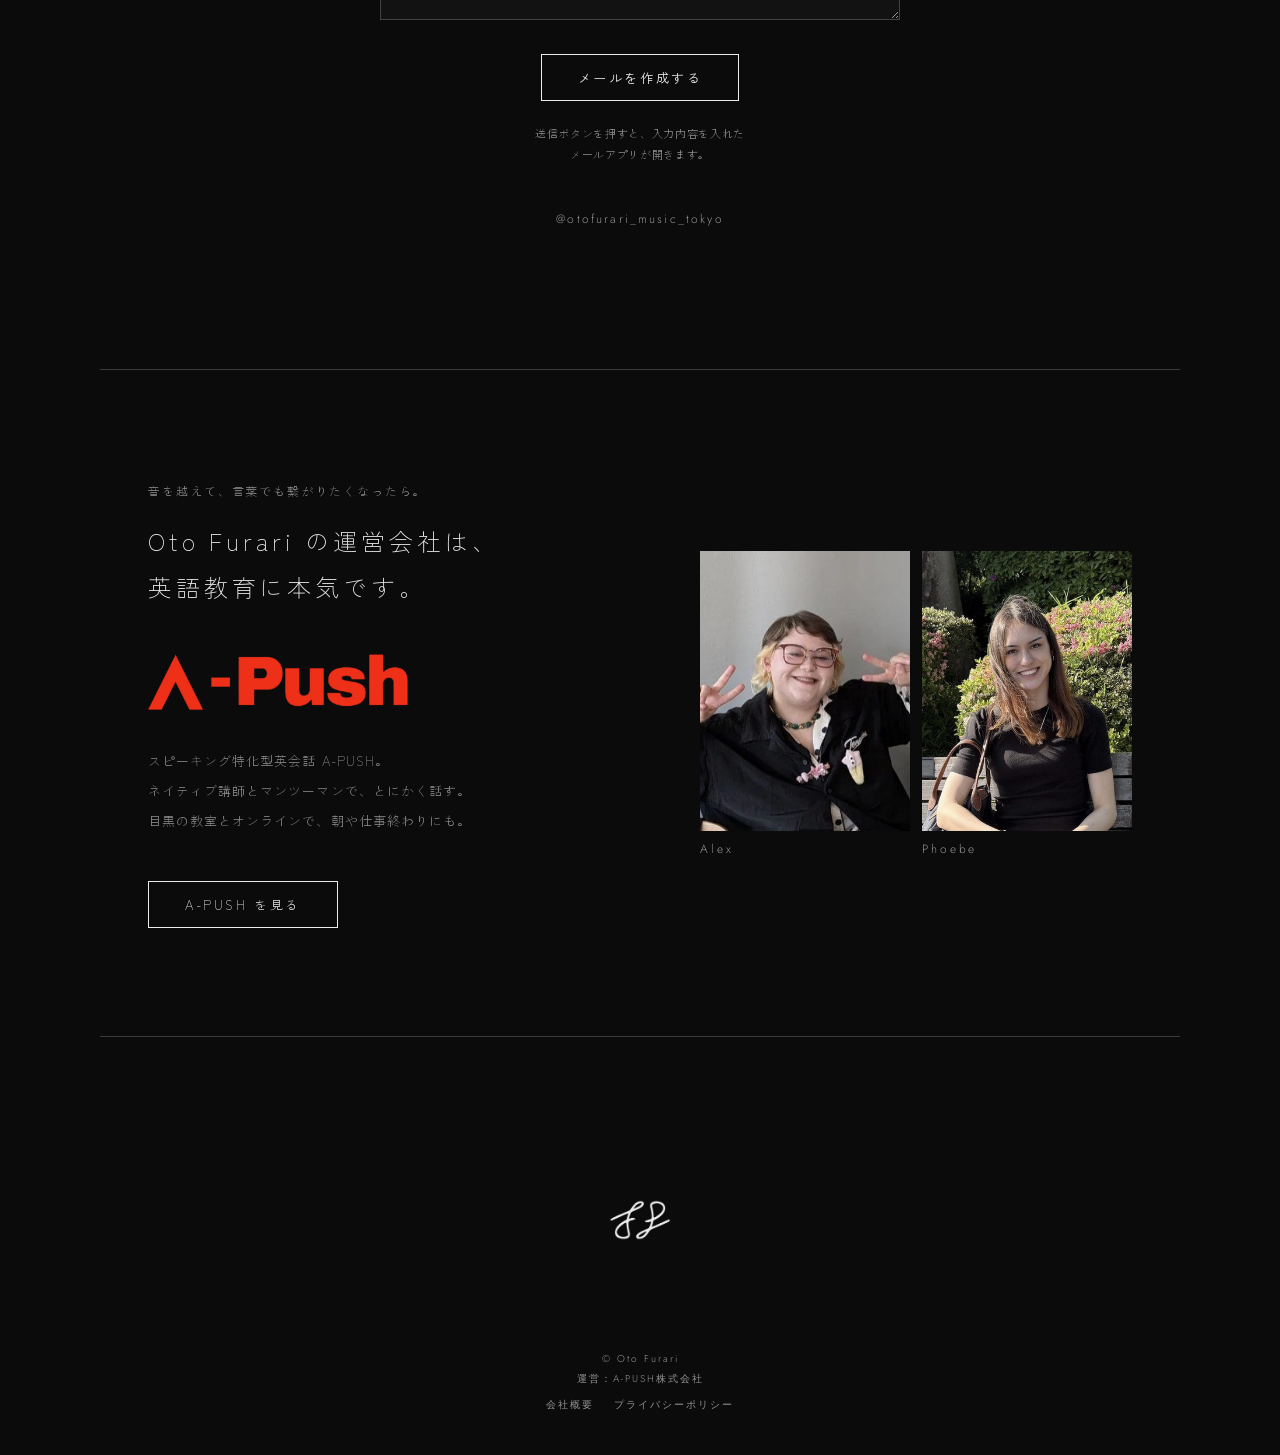
==== commit 787bc471: "Videosセクションをなくし、動画をMusiciansへ Co-Authored-By: Claude Opus 5.5 <noreply@anthropic.com>" ====
--- a/index.html
+++ b/index.html
@@ -53,6 +53,10 @@
       <article class="enjoy__item enjoy__item--lead">
         <div class="enjoy__body">
         <h3 class="enjoy__title-en">Musicians</h3>
+        <figure class="film">
+            <video src="assets/otofurari-live.mp4" poster="assets/video-poster.jpg" controls playsinline preload="none"></video>
+            <figcaption>The Way You Make Me Feel<span>Michael Jackson cover by Oto Furari Band</span></figcaption>
+        </figure>
         <p>ライブハウスに行く人は、減っている。<br>でも日本には、凄腕のミュージシャンが多い。<br>カフェやバーに、生演奏を。<br>彼らが輝く場所を増やす。<br>それが Project Oto Furari。</p>
         <a class="enjoy__link" href="https://www.instagram.com/otofurari_music_tokyo/" target="_blank" rel="noopener">Instagram で見る</a>
         </div>
@@ -76,17 +80,6 @@
   <section id="works" class="works" aria-labelledby="works-title">
     <h2 id="works-title" class="title">Works</h2>
     <ol class="works__list" id="works-list"></ol>
-  </section>
-
-  <section id="videos" class="videos" aria-labelledby="videos-title">
-    <h2 id="videos-title" class="title">Videos</h2>
-    <figure class="film">
-      <video src="assets/otofurari-live.mp4" poster="assets/video-poster.jpg" controls playsinline preload="none"></video>
-      <figcaption>The Way You Make Me Feel<span>Michael Jackson cover by Oto Furari Band</span></figcaption>
-    </figure>
-    <div class="yt" id="yt"></div>
-    <div class="ig" id="ig"></div>
-    <a class="btn" href="https://www.instagram.com/otofurari_music_tokyo/" target="_blank" rel="noopener">Follow on Instagram</a>
   </section>
 
   <section id="venue" class="venue" aria-labelledby="venue-title">
--- a/style.css
+++ b/style.css
@@ -117,7 +117,7 @@
 }
 
 /* videos */
-.film { max-width: 960px; margin: 0 auto; }
+.film { max-width: 960px; margin: 5vh auto 6vh; }
 .film video { display: block; width: 100%; aspect-ratio: 1280 / 690; background: #121212; }
 .film figcaption { margin-top: 28px; font: 300 15px/1.6 var(--en); letter-spacing: .12em; }
 .film figcaption span { display: block; margin-top: 6px; font-size: 11px; letter-spacing: .2em; color: var(--mute); }
@@ -216,7 +216,13 @@
 /* reserve page */
 .reserve { padding: calc(var(--bar) + 32px) 16px 12vh; }
 .reserve .title { margin-bottom: 32px; }
-.coupon { margin-top: 32px; }
-.coupon { width: 100%; padding: 24px 16px; border: .5px solid var(--line); }
-.coupon__label { font-size: 11px; color: var(--mute); }
-.coupon__code { margin: 6px 0 18px; font: 300 26px/1.4 var(--en); letter-spacing: .2em; user-select: all; }
+.sheet--coupon { width: min(100% - 48px, 420px); border-color: var(--fg); }
+.sheet--coupon .sheet__inner { padding: 56px 24px 40px; }
+.coupon__label { font-size: 11px; line-height: 1.8; color: var(--mute); }
+.coupon__code { margin: 18px 0 10px; font: 300 clamp(32px, 10vw, 44px)/1.2 var(--en); letter-spacing: .16em; user-select: all; }
+.coupon__copy {
+  margin: 4px 0 20px; padding: 10px 22px; border: .5px solid var(--line); background: #151515; color: var(--fg); cursor: pointer;
+  font: 400 12px/1 var(--ja); letter-spacing: .18em;
+}
+.coupon__copy:hover { border-color: var(--fg); }
+.coupon__note { margin-bottom: 32px; font-size: 11px; letter-spacing: .06em; color: var(--mute); }
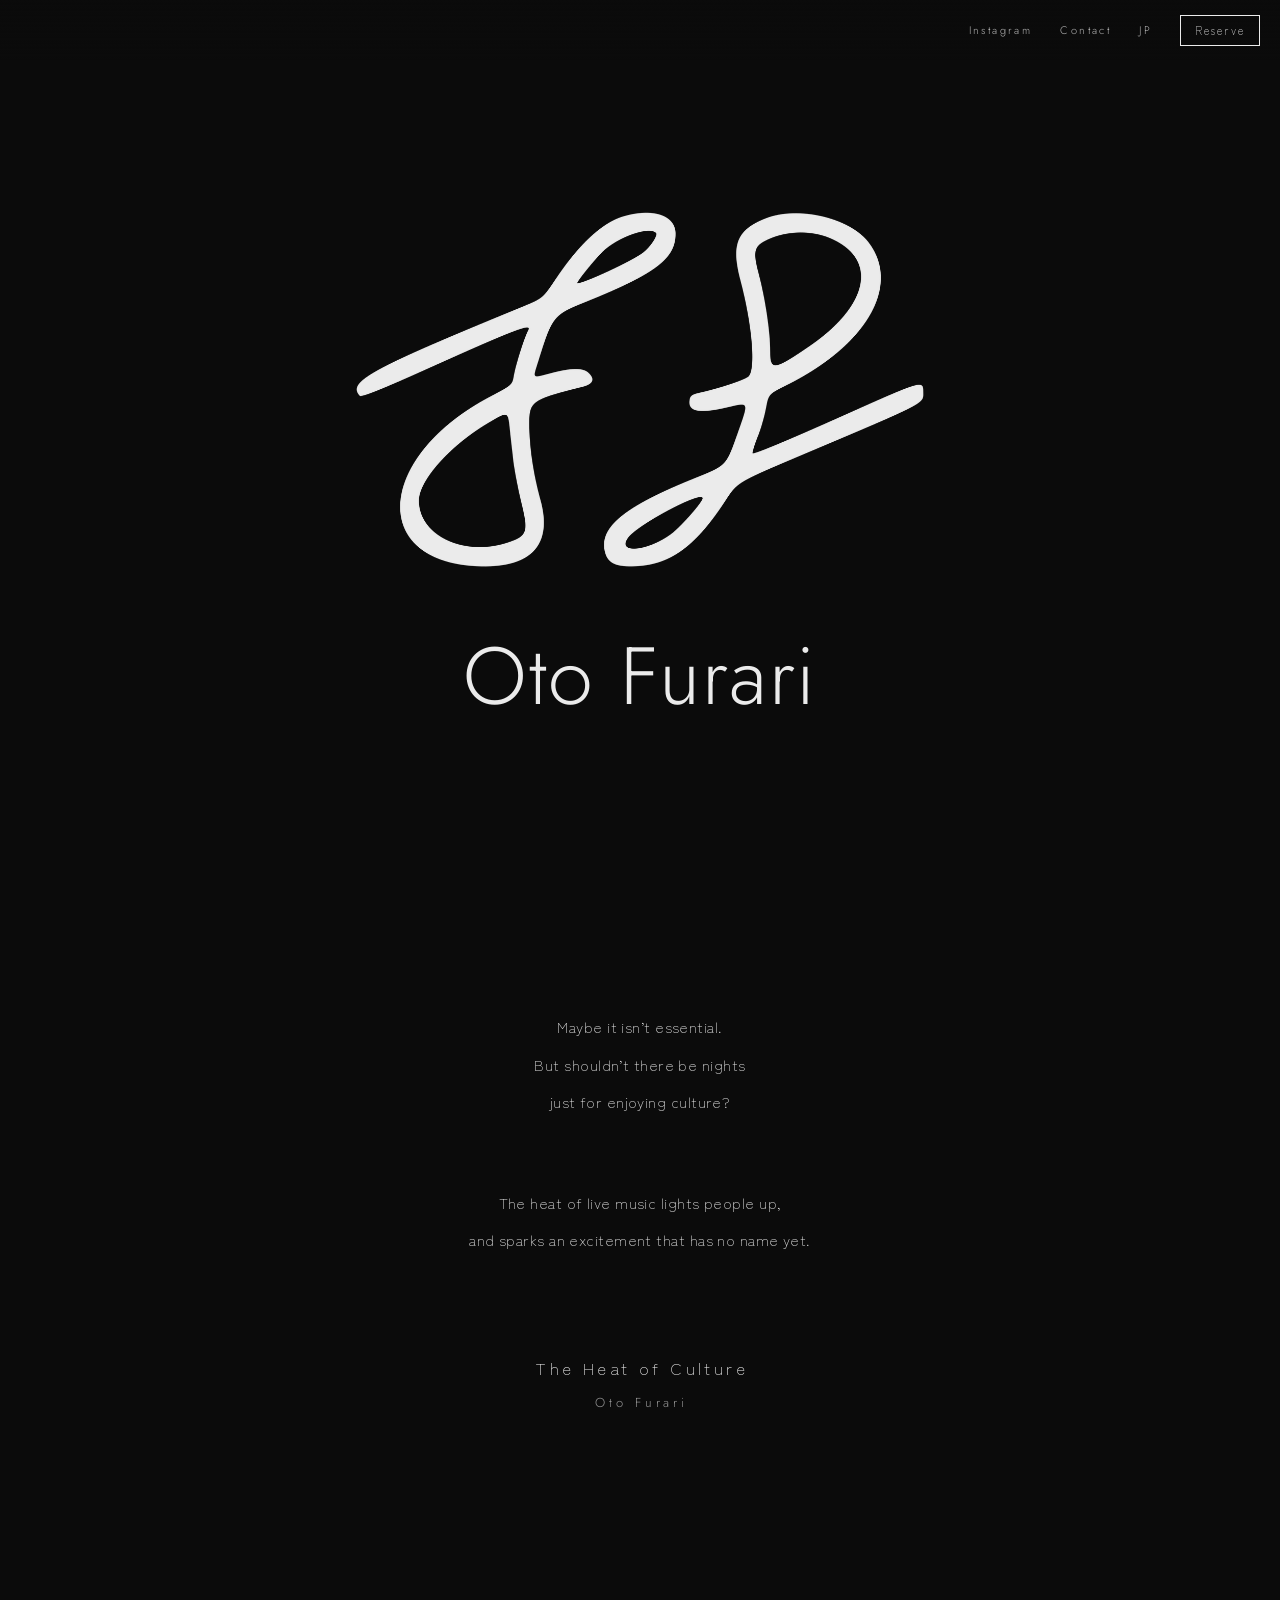
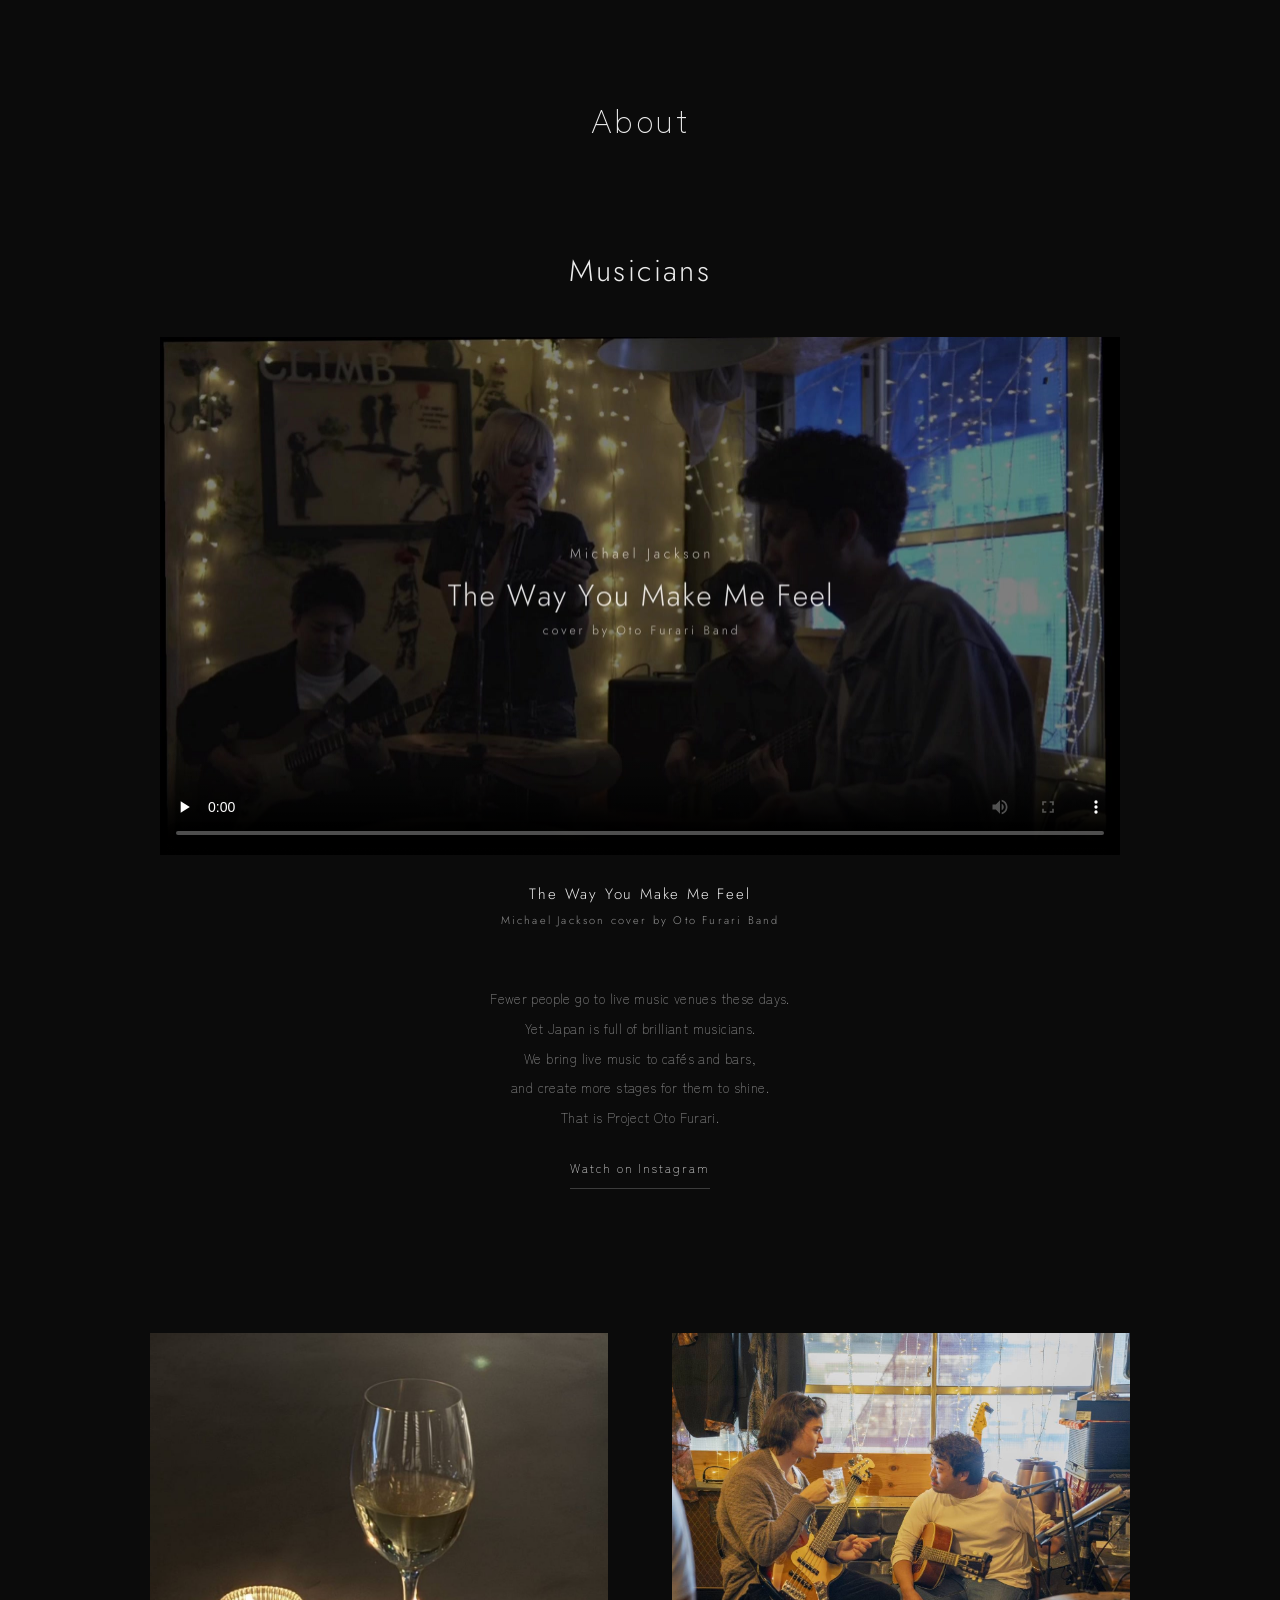
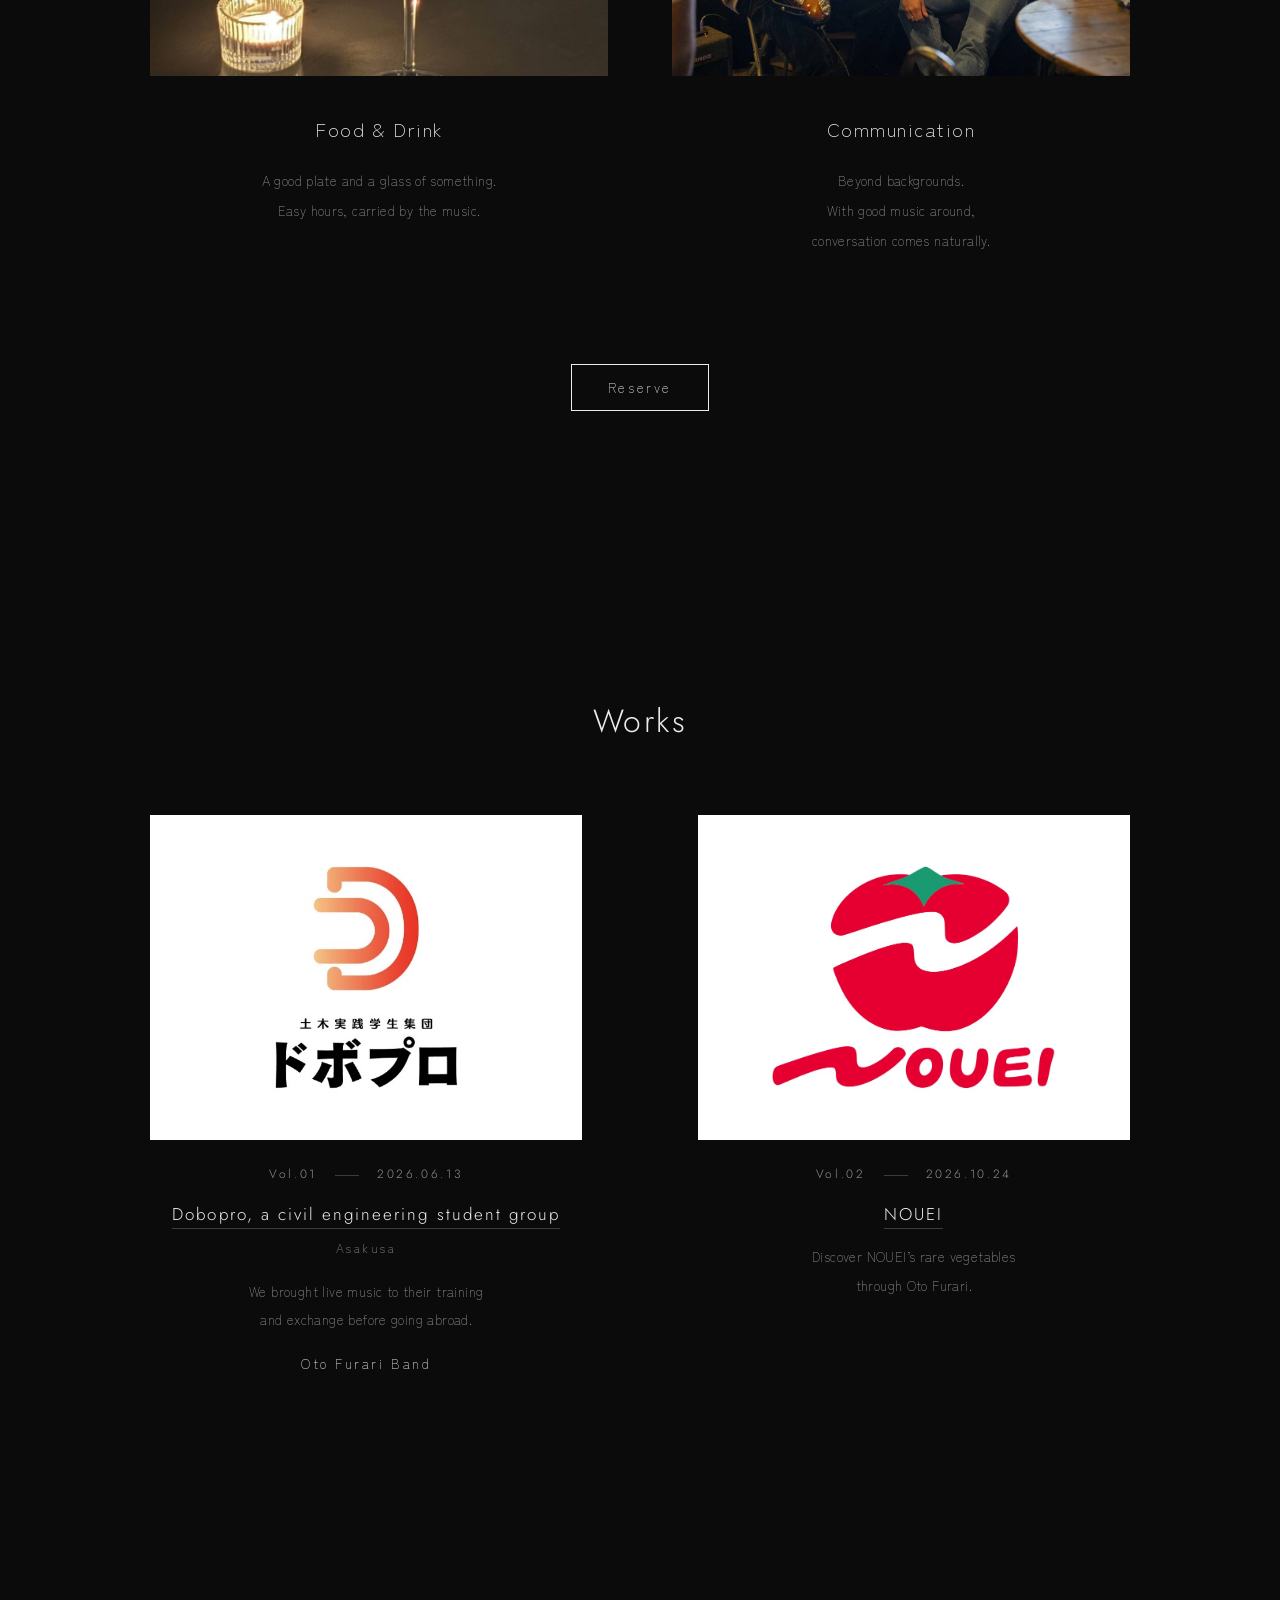
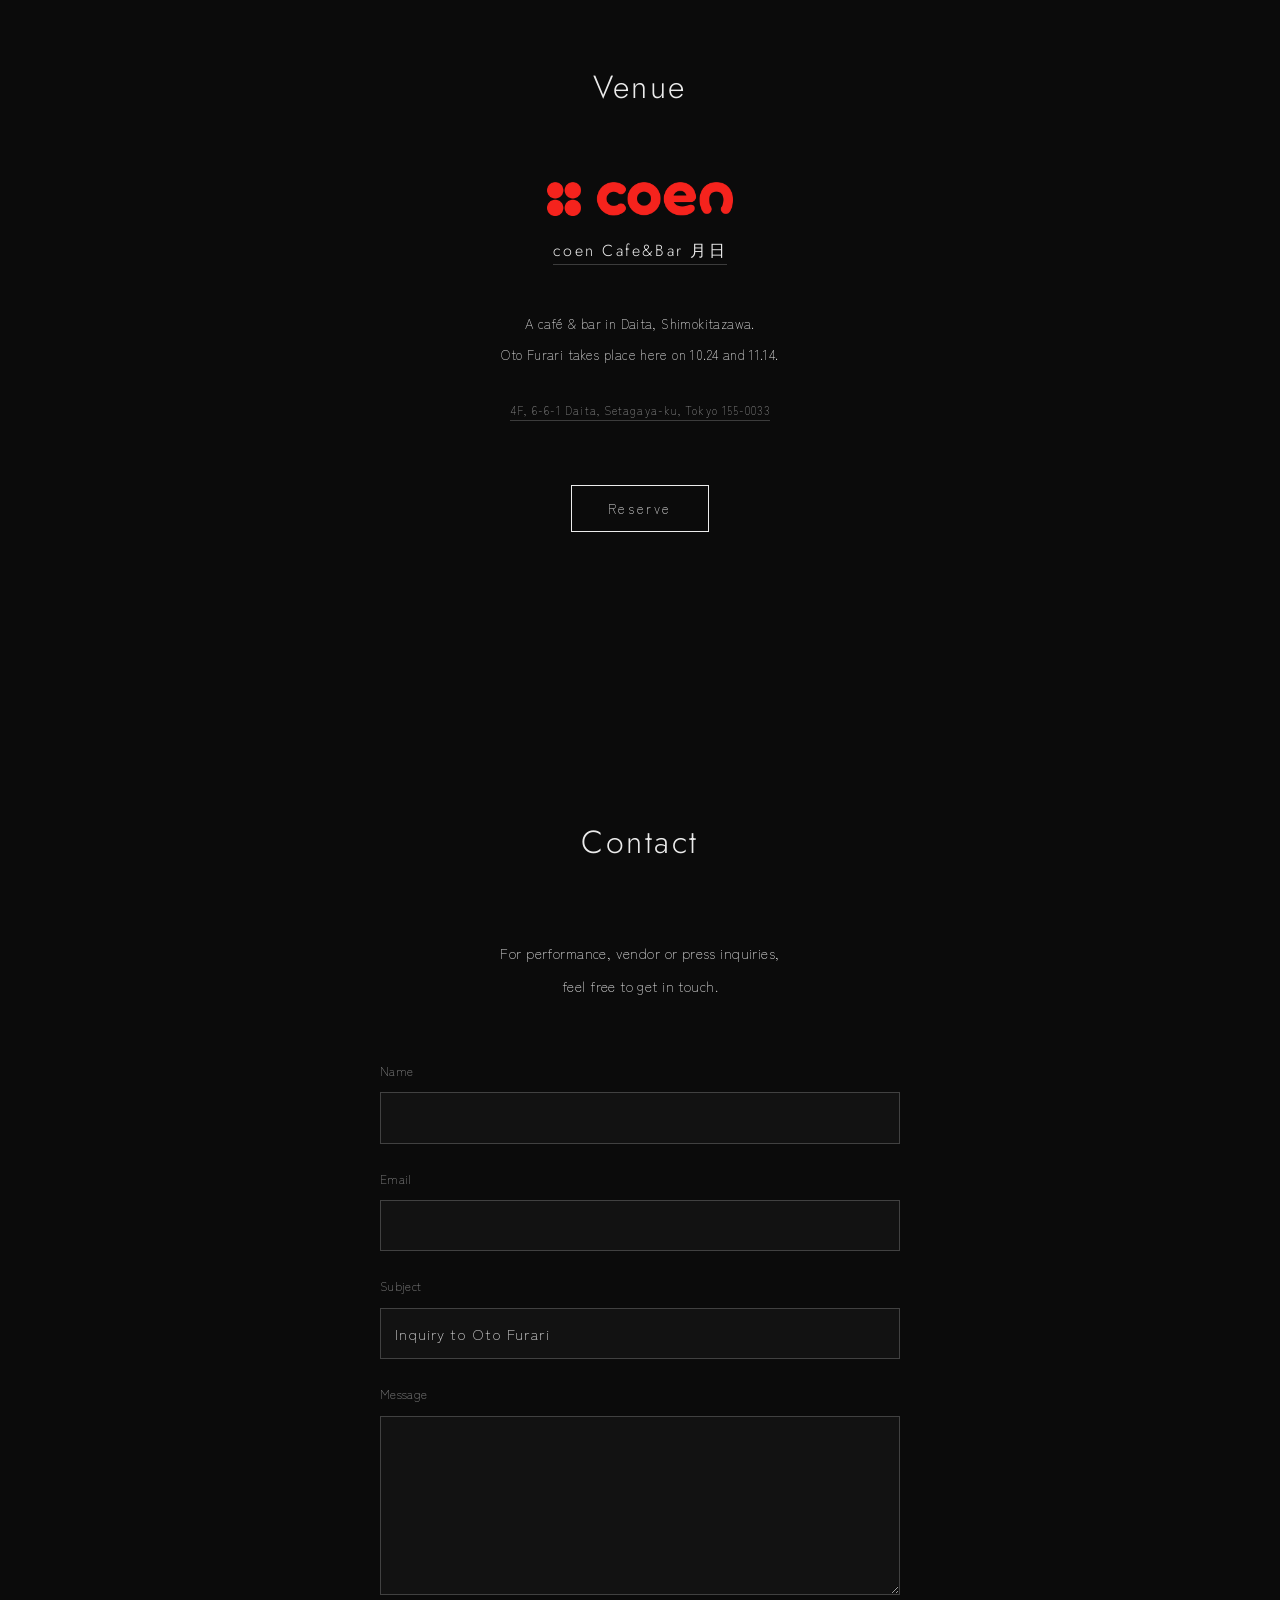
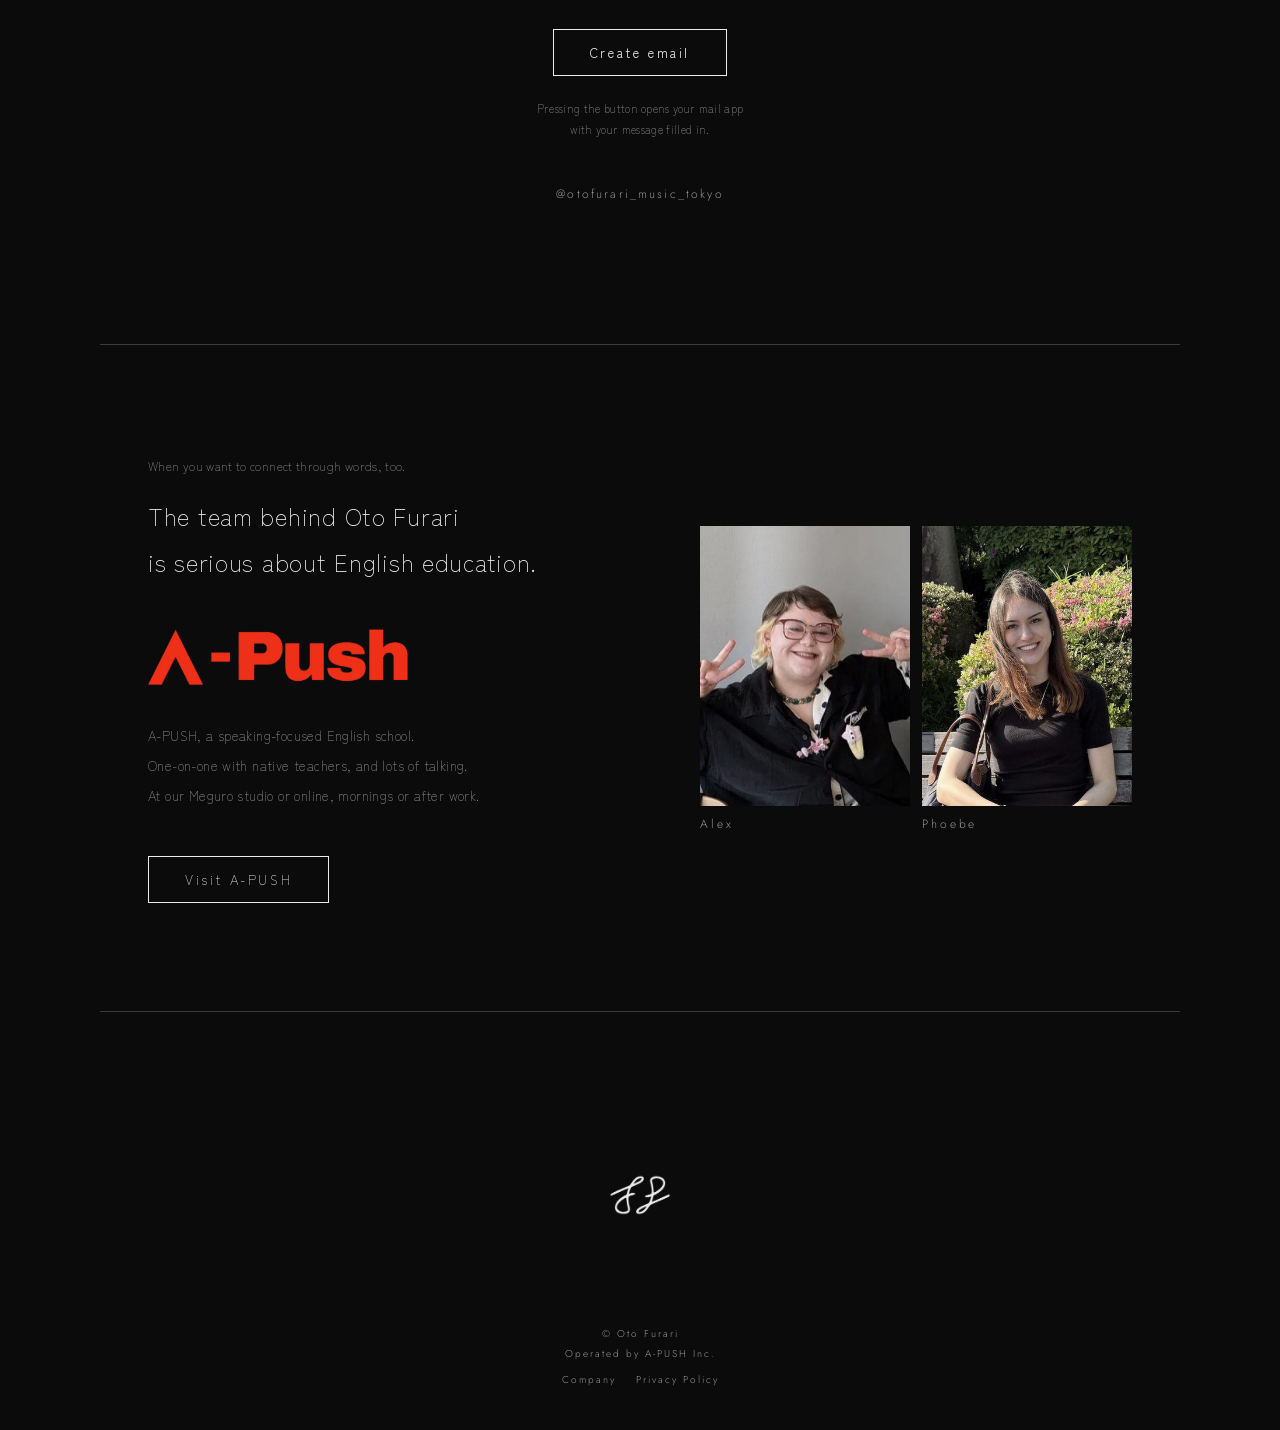
==== commit c98ad23a: "英語版を追加（EN/JP 切り替え、日本語以外のブラウザは自動で英語） Co-Authored-By: Claude Opus 5.5 <noreply@anthropic.com>" ====
--- a/index.html
+++ b/index.html
@@ -24,7 +24,7 @@
 
 <header class="bar">
   <nav class="nav" aria-label="メイン">
-    <a href="https://www.instagram.com/otofurari_music_tokyo/" target="_blank" rel="noopener">Instagram</a><a href="#contact">Contact</a><a class="nav__reserve" href="reserve.html" data-reserve>予約する</a>
+    <a href="https://www.instagram.com/otofurari_music_tokyo/" target="_blank" rel="noopener">Instagram</a><a href="#contact">Contact</a><button class="nav__lang" type="button" id="lang-toggle" aria-label="Language">EN</button><a class="nav__reserve" href="reserve.html" data-reserve data-en="Reserve">予約する</a>
   </nav>
 </header>
 
@@ -34,20 +34,20 @@
   </section>
 
   <section class="concept" aria-label="コンセプト">
-    <p class="concept__body">
+    <p class="concept__body" data-en="Maybe it isn’t essential.<br>But shouldn’t there be nights<br>just for enjoying culture?">
       不要不急かもしれない。<br>
       それでも、文化を楽しむ夜が<br>
       あってもいいじゃないか。
     </p>
-    <p class="concept__body">
+    <p class="concept__body" data-en="The heat of live music lights people up,<br>and sparks an excitement that has no name yet.">
       生演奏の熱が、人に活気を灯し、<br>
       まだ名前のない“ワクワク”を生んでいく。
     </p>
-    <p class="concept__sign">文化の熱<span>Oto Furari</span></p>
+    <p class="concept__sign" data-en="The Heat of Culture<span>Oto Furari</span>">文化の熱<span>Oto Furari</span></p>
   </section>
 
   <section id="about" class="about" aria-labelledby="about-title">
-    <h2 id="about-title" class="title">音ふらりとは</h2>
+    <h2 id="about-title" class="title" data-en="About">音ふらりとは</h2>
 
     <div class="enjoy">
       <article class="enjoy__item enjoy__item--lead">
@@ -57,24 +57,24 @@
             <video src="assets/otofurari-live.mp4" poster="assets/video-poster.jpg" controls playsinline preload="none"></video>
             <figcaption>The Way You Make Me Feel<span>Michael Jackson cover by Oto Furari Band</span></figcaption>
         </figure>
-        <p>ライブハウスに行く人は、減っている。<br>でも日本には、凄腕のミュージシャンが多い。<br>カフェやバーに、生演奏を。<br>彼らが輝く場所を増やす。<br>それが Project Oto Furari。</p>
-        <a class="enjoy__link" href="https://www.instagram.com/otofurari_music_tokyo/" target="_blank" rel="noopener">Instagram で見る</a>
+        <p data-en="Fewer people go to live music venues these days.<br>Yet Japan is full of brilliant musicians.<br>We bring live music to cafés and bars,<br>and create more stages for them to shine.<br>That is Project Oto Furari.">ライブハウスに行く人は、減っている。<br>でも日本には、凄腕のミュージシャンが多い。<br>カフェやバーに、生演奏を。<br>彼らが輝く場所を増やす。<br>それが Project Oto Furari。</p>
+        <a class="enjoy__link" href="https://www.instagram.com/otofurari_music_tokyo/" target="_blank" rel="noopener" data-en="Watch on Instagram">Instagram で見る</a>
         </div>
       </article>
       <article class="enjoy__item">
-        <img src="assets/photos/glass-candle.jpg" alt="キャンドルの灯りとワイングラス" loading="lazy" decoding="async" width="1108" height="1477">
-        <p class="enjoy__en">Food &amp; Drink</p>
-        <h3>食と酒</h3>
-        <p>おいしい一皿と、一杯のお酒。<br>音に身をまかせる、ゆるやかな時間。</p>
+        <img src="assets/photos/glass-candle.jpg" alt="キャンドルの灯りとワイングラス" data-en-alt="A candle and a glass of wine" loading="lazy" decoding="async" width="1108" height="1477">
+        <p class="enjoy__en" data-en="">Food &amp; Drink</p>
+        <h3 data-en="Food &amp; Drink">食と酒</h3>
+        <p data-en="A good plate and a glass of something.<br>Easy hours, carried by the music.">おいしい一皿と、一杯のお酒。<br>音に身をまかせる、ゆるやかな時間。</p>
       </article>
       <article class="enjoy__item">
-        <img src="assets/photos/talk.jpg" alt="楽器を手に話すミュージシャン" loading="lazy" decoding="async" width="1567" height="1045">
-        <p class="enjoy__en">Communication</p>
-        <h3>コミュニケーション</h3>
-        <p>バックグラウンドを越えて。<br>楽しい音楽があれば、<br>いつもより自然に言葉が交わせる。</p>
+        <img src="assets/photos/talk.jpg" alt="楽器を手に話すミュージシャン" data-en-alt="Musicians talking with their instruments" loading="lazy" decoding="async" width="1567" height="1045">
+        <p class="enjoy__en" data-en="">Communication</p>
+        <h3 data-en="Communication">コミュニケーション</h3>
+        <p data-en="Beyond backgrounds.<br>With good music around,<br>conversation comes naturally.">バックグラウンドを越えて。<br>楽しい音楽があれば、<br>いつもより自然に言葉が交わせる。</p>
       </article>
     </div>
-    <a class="btn" href="reserve.html" data-reserve>予約する</a>
+    <a class="btn" href="reserve.html" data-reserve data-en="Reserve">予約する</a>
   </section>
 
   <section id="works" class="works" aria-labelledby="works-title">
@@ -86,21 +86,21 @@
     <h2 id="venue-title" class="title">Venue</h2>
     <img class="venue__logo" src="assets/venues/coen-red.png" alt="coen" width="600" height="110" loading="lazy">
     <p class="venue__name" id="venue-name"></p>
-    <p class="venue__text">下北沢・代田のカフェ＆バー。<br>10.24 と 11.14、音ふらりはここで開きます。</p>
+    <p class="venue__text" data-en="A café &amp; bar in Daita, Shimokitazawa.<br>Oto Furari takes place here on 10.24 and 11.14.">下北沢・代田のカフェ＆バー。<br>10.24 と 11.14、音ふらりはここで開きます。</p>
     <p class="venue__address" id="venue-address"></p>
-    <a class="btn" href="reserve.html" data-reserve>予約する</a>
+    <a class="btn" href="reserve.html" data-reserve data-en="Reserve">予約する</a>
   </section>
 
   <section id="contact" class="contact" aria-labelledby="contact-title">
     <h2 id="contact-title" class="title">Contact</h2>
-    <p class="contact__lead">出演・出展・取材のご相談は、<br>お気軽にご連絡ください。</p>
+    <p class="contact__lead" data-en="For performance, vendor or press inquiries,<br>feel free to get in touch.">出演・出展・取材のご相談は、<br>お気軽にご連絡ください。</p>
     <form class="form" id="contact-form">
-      <label>お名前<input name="name" autocomplete="name" required></label>
-      <label>メールアドレス<input name="email" type="email" autocomplete="email" required></label>
-      <label>件名<input name="subject" value="音ふらりへのお問い合わせ" required></label>
-      <label>本文<textarea name="body" rows="6" required></textarea></label>
-      <button class="btn" type="submit">メールを作成する</button>
-      <p class="form__note">送信ボタンを押すと、入力内容を入れた<br>メールアプリが開きます。</p>
+      <label><span data-en="Name">お名前</span><input name="name" autocomplete="name" required></label>
+      <label><span data-en="Email">メールアドレス</span><input name="email" type="email" autocomplete="email" required></label>
+      <label><span data-en="Subject">件名</span><input name="subject" value="音ふらりへのお問い合わせ" data-en-value="Inquiry to Oto Furari" required></label>
+      <label><span data-en="Message">本文</span><textarea name="body" rows="6" required></textarea></label>
+      <button class="btn" type="submit" data-en="Create email">メールを作成する</button>
+      <p class="form__note" data-en="Pressing the button opens your mail app<br>with your message filled in.">送信ボタンを押すと、入力内容を入れた<br>メールアプリが開きます。</p>
     </form>
     <a class="contact__ig" href="https://www.instagram.com/otofurari_music_tokyo/" target="_blank" rel="noopener">@otofurari_music_tokyo</a>
 
@@ -108,15 +108,15 @@
 
   <section class="apush" aria-labelledby="apush-title">
     <div class="apush__text">
-      <p class="apush__lead">音を越えて、言葉でも繋がりたくなったら。</p>
-      <h2 id="apush-title" class="apush__title">Oto Furari の運営会社は、<br>英語教育に本気です。</h2>
+      <p class="apush__lead" data-en="When you want to connect through words, too.">音を越えて、言葉でも繋がりたくなったら。</p>
+      <h2 id="apush-title" class="apush__title" data-en="The team behind Oto Furari<br>is serious about English education.">Oto Furari の運営会社は、<br>英語教育に本気です。</h2>
       <img class="apush__logo" src="assets/apush/apush-logo.png" alt="A-Push" width="862" height="186" loading="lazy">
-      <p class="apush__body">スピーキング特化型英会話 A-PUSH。<br>ネイティブ講師とマンツーマンで、とにかく話す。<br>目黒の教室とオンラインで、朝や仕事終わりにも。</p>
-      <a class="btn" href="https://lp.apush.jp/" target="_blank" rel="noopener">A-PUSH を見る</a>
+      <p class="apush__body" data-en="A-PUSH, a speaking-focused English school.<br>One-on-one with native teachers, and lots of talking.<br>At our Meguro studio or online, mornings or after work.">スピーキング特化型英会話 A-PUSH。<br>ネイティブ講師とマンツーマンで、とにかく話す。<br>目黒の教室とオンラインで、朝や仕事終わりにも。</p>
+      <a class="btn" href="https://lp.apush.jp/" target="_blank" rel="noopener" data-en="Visit A-PUSH">A-PUSH を見る</a>
     </div>
     <ul class="apush__teachers">
-      <li><img src="assets/apush/face-alex.jpg" alt="アレックス先生" width="480" height="480" loading="lazy" decoding="async"><span>Alex</span></li>
-      <li><img src="assets/apush/face-phoebe.jpg" alt="フィビィ先生" width="480" height="480" loading="lazy" decoding="async"><span>Phoebe</span></li>
+      <li><img src="assets/apush/face-alex.jpg" alt="アレックス先生" data-en-alt="Alex, teacher" width="480" height="480" loading="lazy" decoding="async"><span>Alex</span></li>
+      <li><img src="assets/apush/face-phoebe.jpg" alt="フィビィ先生" data-en-alt="Phoebe, teacher" width="480" height="480" loading="lazy" decoding="async"><span>Phoebe</span></li>
     </ul>
   </section>
 
@@ -125,14 +125,14 @@
 
 <footer class="footer">
   <p>© Oto Furari</p>
-  <p>運営：<a href="https://lp.apush.jp/company.html" target="_blank" rel="noopener">A-PUSH株式会社</a></p>
-  <p class="footer__links"><a href="https://lp.apush.jp/company.html" target="_blank" rel="noopener">会社概要</a><a href="https://lp.apush.jp/privacy.html" target="_blank" rel="noopener">プライバシーポリシー</a></p>
+  <p><span data-en="Operated by ">運営：</span><a href="https://lp.apush.jp/company.html" target="_blank" rel="noopener" data-en="A-PUSH Inc.">A-PUSH株式会社</a></p>
+  <p class="footer__links"><a href="https://lp.apush.jp/company.html" target="_blank" rel="noopener" data-en="Company">会社概要</a><a href="https://lp.apush.jp/privacy.html" target="_blank" rel="noopener" data-en="Privacy Policy">プライバシーポリシー</a></p>
 </footer>
 
 <dialog class="sheet" id="reserve-sheet" aria-labelledby="sheet-title">
   <div class="sheet__inner">
     <button class="sheet__close" type="button" aria-label="閉じる">Close</button>
-    <p class="sheet__title" id="sheet-title">予約する</p>
+    <p class="sheet__title" id="sheet-title" data-en="Reserve">予約する</p>
     <ol class="evs" id="sheet-list"></ol>
   </div>
 </dialog>
--- a/style.css
+++ b/style.css
@@ -38,6 +38,8 @@
 .nav { align-items: center; }
 .nav .nav__reserve { opacity: 1; padding: 9px 14px; border: .5px solid var(--fg); font-family: var(--ja); letter-spacing: .18em; }
 .nav .nav__reserve:hover { background: var(--fg); color: var(--bg); }
+.nav__lang { background: none; border: 0; padding: 0; color: inherit; cursor: pointer; font: inherit; letter-spacing: inherit; opacity: .75; }
+.nav__lang:hover { opacity: 1; }
 
 /* shared */
 section { padding: 16vh 16px; }
@@ -78,6 +80,7 @@
 .enjoy__item img { width: 100%; height: auto; aspect-ratio: 4 / 3; object-fit: cover; margin-bottom: 32px; }
 .enjoy__item .enjoy__title-en { font: 300 clamp(22px, 5.6vw, 30px)/1.4 var(--en); letter-spacing: .12em; margin-top: 0; }
 .enjoy__item--lead { padding: 4vh 0; }
+.enjoy__en:empty { display: none; }
 .enjoy__en { font: 300 11px/1 var(--en); letter-spacing: .28em; color: var(--mute); }
 .enjoy__item h3 { margin: 14px 0 16px; font-weight: 300; font-size: 19px; letter-spacing: .3em; }
 .enjoy__item p:not(.enjoy__en) { font-size: 13px; line-height: 2.3; letter-spacing: .08em; color: var(--mute); }
@@ -226,3 +229,8 @@
 }
 .coupon__copy:hover { border-color: var(--fg); }
 .coupon__note { margin-bottom: 32px; font-size: 11px; letter-spacing: .06em; color: var(--mute); }
+
+/* 英語表示：日本語用の広い字間だと折り返しが崩れるので詰める */
+html[lang="en"] :is(.concept__body, .enjoy__item p:not(.enjoy__en), .venue__text, .contact__lead, .form label, .form__note, .apush__lead, .apush__title, .apush__body, .work__text, .coupon__note) { letter-spacing: .03em; }
+html[lang="en"] :is(.title, .enjoy__item h3, .sheet__title) { letter-spacing: .08em; }
+html[lang="en"] .concept__sign { letter-spacing: .2em; margin-right: -.2em; }
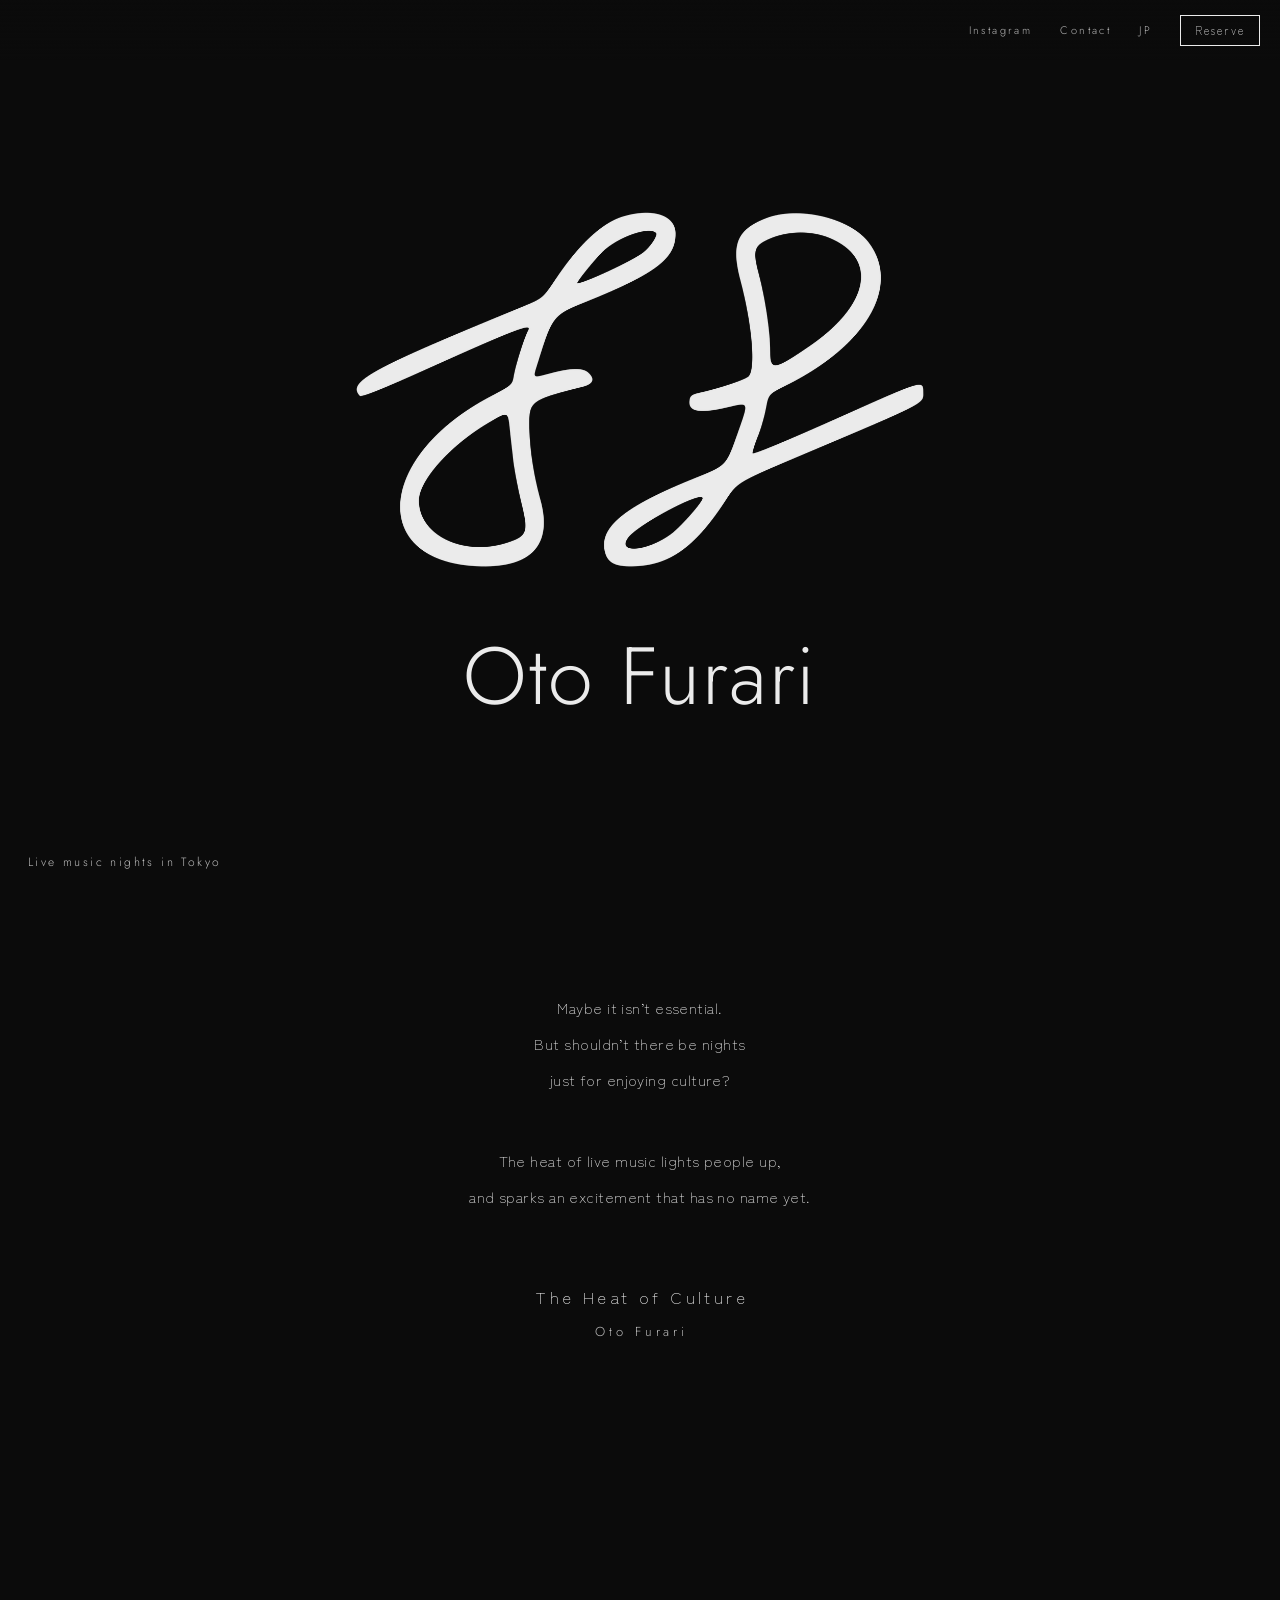
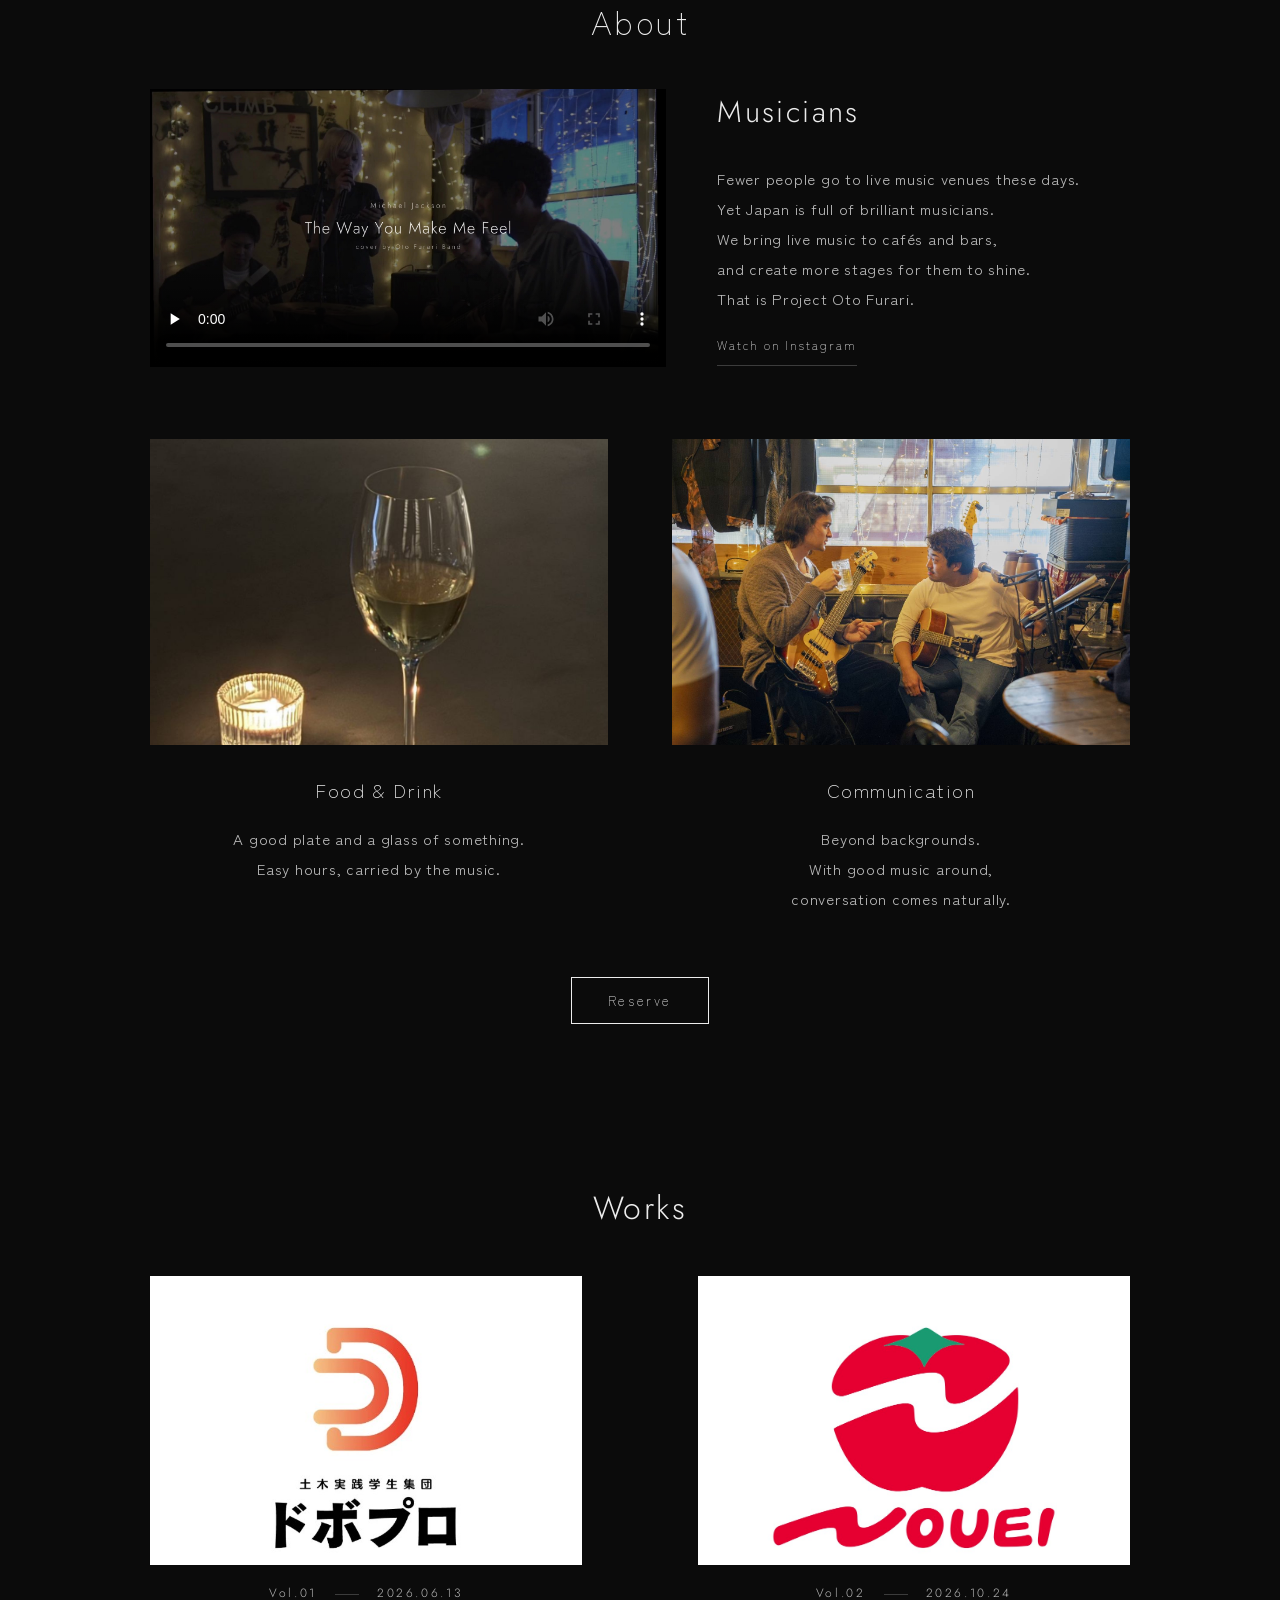
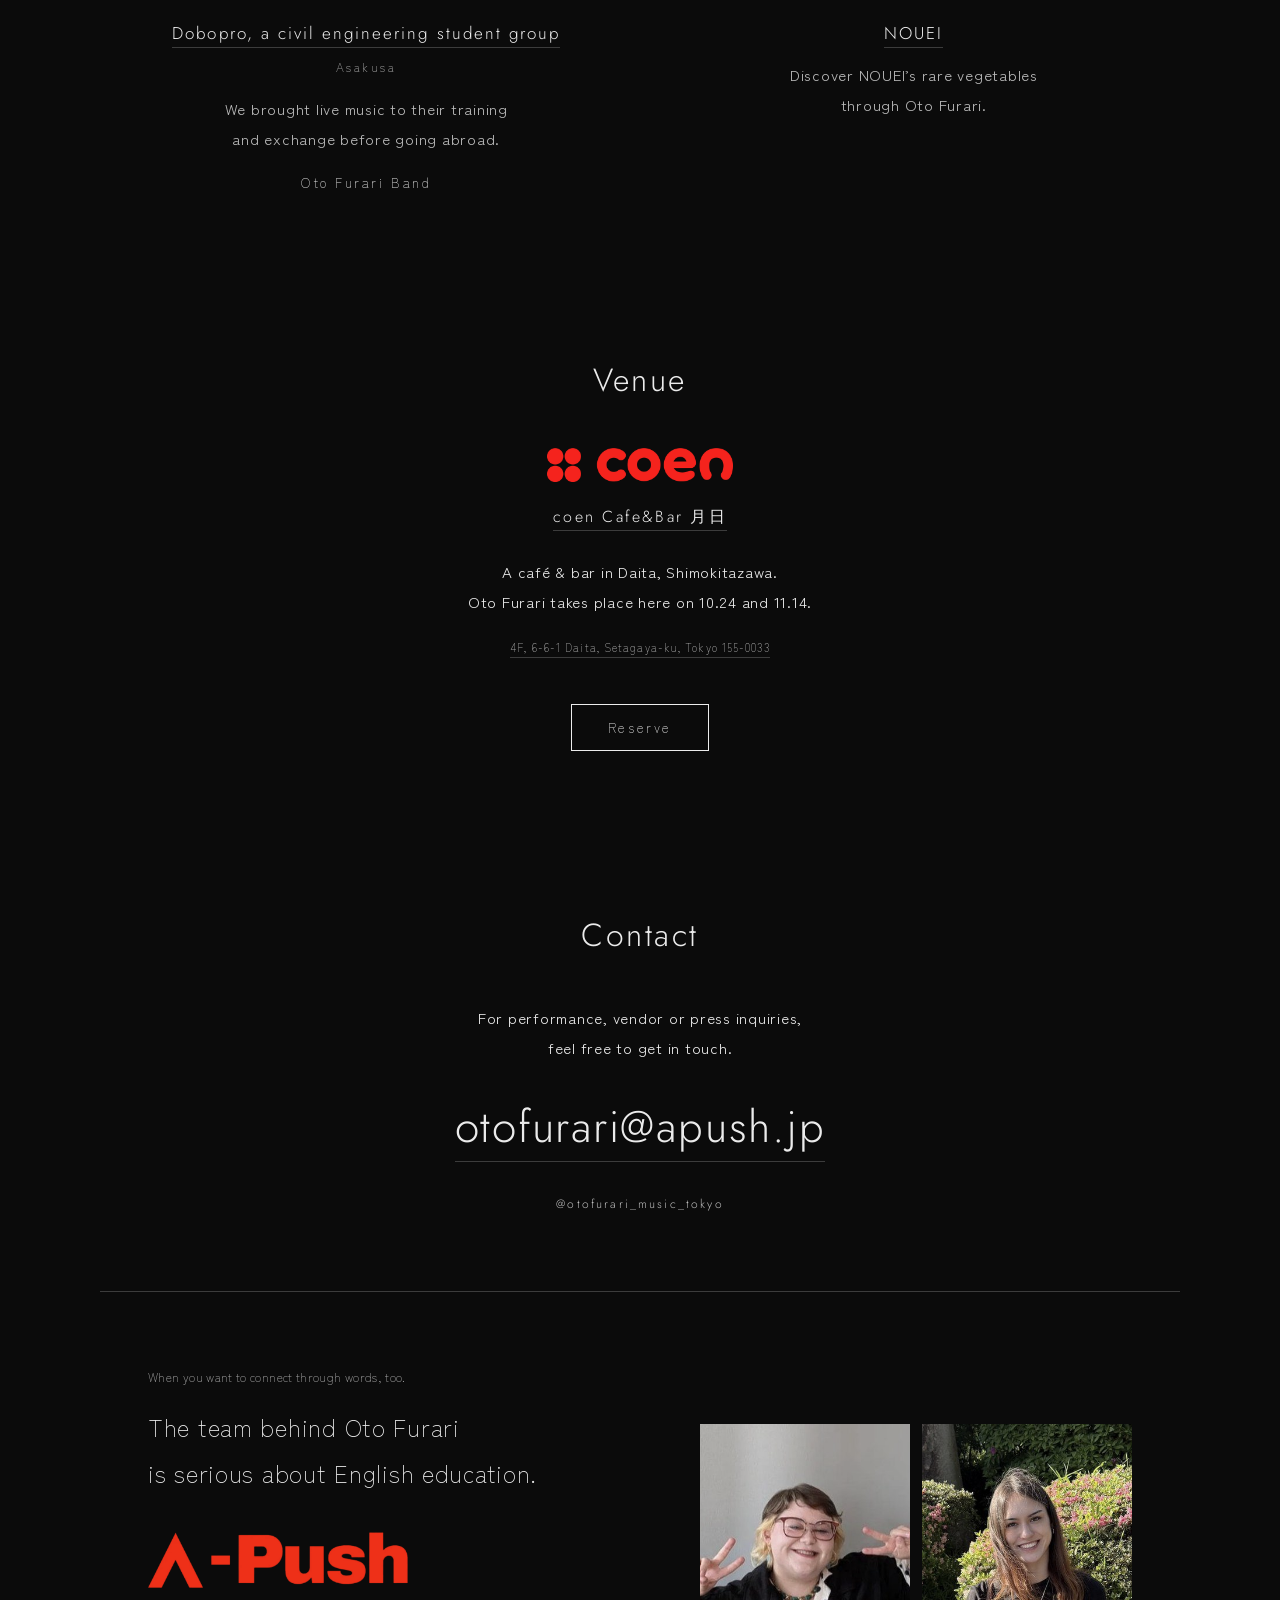
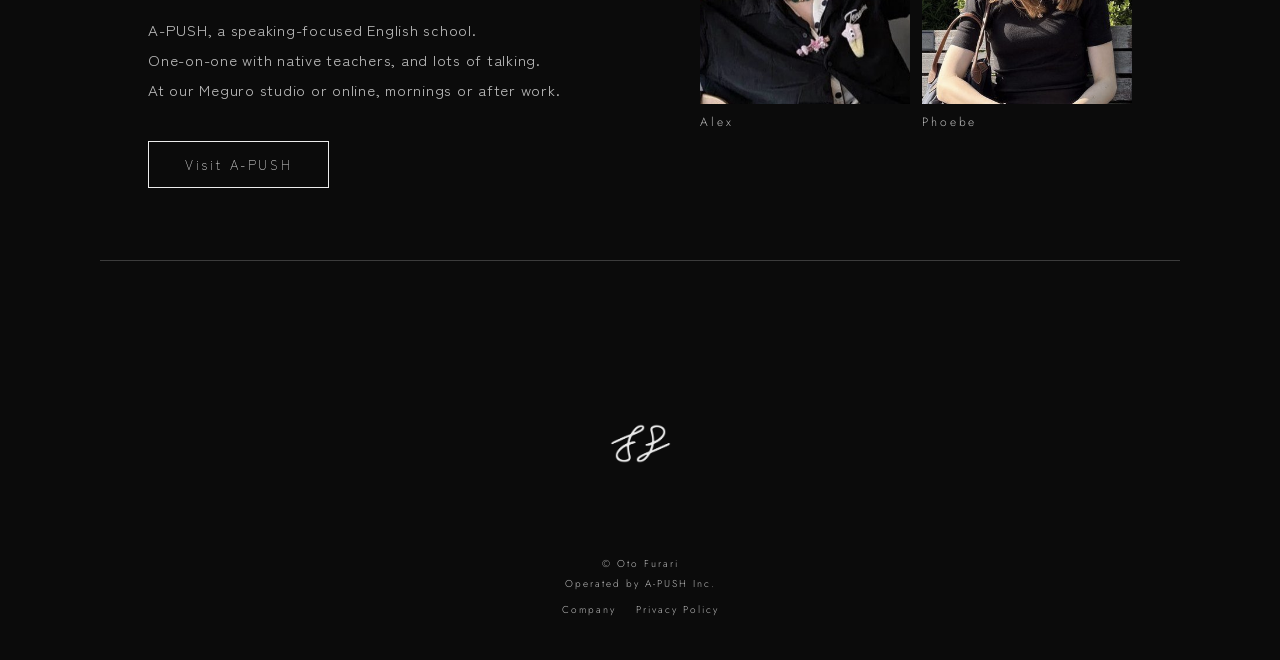
==== commit 52f4a37a: "読みやすさ・余白の見直し、1ページ目に次回案内、お問い合わせをメール1つに、Musiciansを動画左・文章右に Co-Authored-By: Claude Opus 5.5 <noreply@an" ====
--- a/index.html
+++ b/index.html
@@ -31,6 +31,7 @@
 <main>
   <section id="home" class="hero">
     <h1 class="hero__logo"><span class="mark hero__mark" aria-hidden="true"></span><span class="hero__name">Oto Furari</span></h1>
+    <p class="hero__meta"><span>Live music nights in Tokyo</span><a class="hero__next" id="hero-next" href="reserve.html" data-reserve></a></p>
   </section>
 
   <section class="concept" aria-label="コンセプト">
@@ -54,8 +55,7 @@
         <div class="enjoy__body">
         <h3 class="enjoy__title-en">Musicians</h3>
         <figure class="film">
-            <video src="assets/otofurari-live.mp4" poster="assets/video-poster.jpg" controls playsinline preload="none"></video>
-            <figcaption>The Way You Make Me Feel<span>Michael Jackson cover by Oto Furari Band</span></figcaption>
+            <video aria-label="The Way You Make Me Feel — Michael Jackson cover by Oto Furari Band" src="assets/otofurari-live.mp4" poster="assets/video-poster.jpg" controls playsinline preload="none"></video>
         </figure>
         <p data-en="Fewer people go to live music venues these days.<br>Yet Japan is full of brilliant musicians.<br>We bring live music to cafés and bars,<br>and create more stages for them to shine.<br>That is Project Oto Furari.">ライブハウスに行く人は、減っている。<br>でも日本には、凄腕のミュージシャンが多い。<br>カフェやバーに、生演奏を。<br>彼らが輝く場所を増やす。<br>それが Project Oto Furari。</p>
         <a class="enjoy__link" href="https://www.instagram.com/otofurari_music_tokyo/" target="_blank" rel="noopener" data-en="Watch on Instagram">Instagram で見る</a>
@@ -94,14 +94,7 @@
   <section id="contact" class="contact" aria-labelledby="contact-title">
     <h2 id="contact-title" class="title">Contact</h2>
     <p class="contact__lead" data-en="For performance, vendor or press inquiries,<br>feel free to get in touch.">出演・出展・取材のご相談は、<br>お気軽にご連絡ください。</p>
-    <form class="form" id="contact-form">
-      <label><span data-en="Name">お名前</span><input name="name" autocomplete="name" required></label>
-      <label><span data-en="Email">メールアドレス</span><input name="email" type="email" autocomplete="email" required></label>
-      <label><span data-en="Subject">件名</span><input name="subject" value="音ふらりへのお問い合わせ" data-en-value="Inquiry to Oto Furari" required></label>
-      <label><span data-en="Message">本文</span><textarea name="body" rows="6" required></textarea></label>
-      <button class="btn" type="submit" data-en="Create email">メールを作成する</button>
-      <p class="form__note" data-en="Pressing the button opens your mail app<br>with your message filled in.">送信ボタンを押すと、入力内容を入れた<br>メールアプリが開きます。</p>
-    </form>
+    <a class="contact__mail" href="mailto:otofurari@apush.jp?subject=%E9%9F%B3%E3%81%B5%E3%82%89%E3%82%8A%E3%81%B8%E3%81%AE%E3%81%8A%E5%95%8F%E3%81%84%E5%90%88%E3%82%8F%E3%81%9B" data-en-href="mailto:otofurari@apush.jp?subject=Inquiry%20to%20Oto%20Furari">otofurari@apush.jp</a>
     <a class="contact__ig" href="https://www.instagram.com/otofurari_music_tokyo/" target="_blank" rel="noopener">@otofurari_music_tokyo</a>
 
   </section>
--- a/style.css
+++ b/style.css
@@ -1,7 +1,7 @@
 :root {
   --bg: #0B0B0B;
   --fg: rgba(255, 255, 255, .92);
-  --mute: rgba(255, 255, 255, .56);
+  --mute: rgba(255, 255, 255, .72);
   --line: rgba(255, 255, 255, .2);
   --en: "Jost", sans-serif;
   --ja: "Zen Kaku Gothic New", sans-serif;
@@ -42,8 +42,15 @@
 .nav__lang:hover { opacity: 1; }
 
 /* shared */
-section { padding: 16vh 16px; }
-.title { font: 300 clamp(22px, 5.6vw, 32px)/1.4 var(--en); letter-spacing: .1em; margin-bottom: 8vh; }
+/* 本文（2行以上の説明文）：読みやすさ優先。字間を広く取るのは見出しとラベルだけ */
+:is(.enjoy__item p:not(.enjoy__en), .work__text, .venue__text, .apush__body, .contact__lead) {
+  font-size: 14px; font-weight: 400; line-height: 2; letter-spacing: .05em;
+}
+@media (min-width: 900px) {
+  :is(.enjoy__item p:not(.enjoy__en), .work__text, .venue__text, .apush__body, .contact__lead) { font-size: 15px; }
+}
+section { padding: 9vh 16px; }
+.title { font: 300 clamp(22px, 5.6vw, 32px)/1.4 var(--en); letter-spacing: .1em; margin-bottom: 5vh; }
 .title:lang(ja), .about .title { font-family: var(--ja); letter-spacing: .24em; }
 .btn {
   display: inline-block;
@@ -66,42 +73,61 @@
 .hero { min-height: 100svh; padding: var(--bar) 16px 6vh; display: grid; place-items: center; }
 .hero__logo { display: grid; justify-items: center; font-weight: 300; }
 .hero__mark { width: min(80vw, 68svh, 760px); }
+.hero { position: relative; }
+.hero__meta {
+  position: absolute; left: 16px; right: 16px; bottom: max(20px, env(safe-area-inset-bottom));
+  display: grid; justify-items: center; gap: 6px;
+  font: 300 11px/1.6 var(--en); letter-spacing: .2em; color: var(--mute);
+}
+.hero__next { color: var(--fg); border-bottom: .5px solid var(--line); }
+.hero__next:hover { border-color: var(--fg); }
+@media (min-width: 720px) {
+  .hero__meta { left: 28px; right: 28px; bottom: 28px; display: flex; justify-content: space-between; font-size: 12px; }
+}
 .hero__name { margin-top: clamp(24px, 5vh, 56px); font: 300 min(12vw, 9svh, 112px)/1 var(--en); letter-spacing: .02em; }
 
 /* concept */
-.concept { padding-top: 12vh; }
-.concept__body + .concept__body { margin-top: 7vh; }
-.concept__body { font-size: 15px; line-height: 2.5; letter-spacing: .2em; }
-.concept__sign { margin-top: 10vh; font-size: 17px; letter-spacing: .5em; margin-right: -.5em; }
+.concept { padding-top: 10vh; padding-bottom: 20vh; } /* Concept の後は「間」を残す */
+.concept__body + .concept__body { margin-top: 5vh; }
+.concept__body { font-size: 15px; line-height: 2.4; letter-spacing: .12em; }
+.concept__sign { margin-top: 7vh; font-size: 17px; letter-spacing: .5em; margin-right: -.5em; }
 .concept__sign span { display: block; margin-top: 10px; font: 300 13px/1 var(--en); letter-spacing: .3em; color: var(--mute); }
 
 /* about：三つの楽しみ */
-.enjoy { display: grid; gap: 14vh; max-width: 980px; margin: 4vh auto 12vh; }
-.enjoy__item img { width: 100%; height: auto; aspect-ratio: 4 / 3; object-fit: cover; margin-bottom: 32px; }
+.enjoy { display: grid; gap: 8vh; max-width: 980px; margin: 0 auto 7vh; }
+.enjoy__item img { width: 100%; height: auto; aspect-ratio: 3 / 2; object-fit: cover; margin-bottom: 24px; }
 .enjoy__item .enjoy__title-en { font: 300 clamp(22px, 5.6vw, 30px)/1.4 var(--en); letter-spacing: .12em; margin-top: 0; }
-.enjoy__item--lead { padding: 4vh 0; }
 .enjoy__en:empty { display: none; }
 .enjoy__en { font: 300 11px/1 var(--en); letter-spacing: .28em; color: var(--mute); }
-.enjoy__item h3 { margin: 14px 0 16px; font-weight: 300; font-size: 19px; letter-spacing: .3em; }
-.enjoy__item p:not(.enjoy__en) { font-size: 13px; line-height: 2.3; letter-spacing: .08em; color: var(--mute); }
-.enjoy__link { display: inline-block; margin-top: 22px; font-size: 12px; letter-spacing: .16em; border-bottom: .5px solid var(--line); padding-bottom: 6px; }
+.enjoy__item h3 { margin: 12px 0 14px; font-weight: 300; font-size: 19px; letter-spacing: .12em; }
+.enjoy__item p:not(.enjoy__en) { color: var(--mute); }
+.enjoy__link { display: inline-block; margin-top: 18px; font-size: 12px; letter-spacing: .16em; border-bottom: .5px solid var(--line); padding-bottom: 6px; }
 .enjoy__link:hover { border-color: var(--fg); }
 @media (min-width: 900px) {
-  .enjoy { grid-template-columns: 1fr 1fr; column-gap: 5vw; row-gap: 12vh; align-items: start; }
-  /* ミュージシャン（文章のみ）は全幅、その下に2つ並ぶ */
+  .enjoy { grid-template-columns: 1fr 1fr; column-gap: 5vw; row-gap: 8vh; align-items: start; }
+  /* ミュージシャンは全幅で 左：動画 / 右：見出し・文章。その下に2つ並ぶ */
   .enjoy__item--lead { grid-column: 1 / -1; }
+  .enjoy__item--lead .enjoy__body {
+    display: grid; grid-template-columns: 1.25fr 1fr; column-gap: 4vw; align-items: center;
+    grid-template-areas: "film title" "film text" "film link";
+    text-align: left;
+  }
+  .enjoy__item--lead .film { grid-area: film; margin: 0; }
+  .enjoy__item--lead .enjoy__title-en { grid-area: title; align-self: end; }
+  .enjoy__item--lead p { grid-area: text; margin-top: 16px; }
+  .enjoy__item--lead .enjoy__link { grid-area: link; justify-self: start; align-self: start; }
 }
 
 /* works */
-.works__list { list-style: none; padding: 0; display: grid; gap: 14vh; max-width: 460px; margin: 0 auto; }
-.work__photo { aspect-ratio: 4 / 3; overflow: hidden; background: #121212; display: grid; place-items: center; }
+.works__list { list-style: none; padding: 0; display: grid; gap: 8vh; max-width: 460px; margin: 0 auto; }
+.work__photo { aspect-ratio: 3 / 2; overflow: hidden; background: #121212; display: grid; place-items: center; }
 .work__photo img { width: 100%; height: 100%; object-fit: cover; }
 .work__photo.is-contain { background: #0B0B0C; }
 .work__photo.is-contain img { object-fit: contain; }
 .work__photo .mark { width: 22%; color: rgba(255, 255, 255, .14); }
 .work__head {
   display: flex; align-items: baseline; justify-content: center; gap: 18px;
-  margin-top: 28px; font: 300 12px/1 var(--en); letter-spacing: .22em; color: var(--mute);
+  margin-top: 22px; font: 300 12px/1 var(--en); letter-spacing: .22em; color: var(--mute);
 }
 .work__head span + span::before { content: ""; display: inline-block; width: 24px; height: .5px; background: var(--line); vertical-align: middle; margin-right: 18px; }
 .work__title { margin-top: 22px; font: 300 17px/1.5 var(--en); letter-spacing: .12em; }
@@ -109,21 +135,19 @@
 .work__logo img { height: 20px; width: auto; margin: 0 auto; opacity: .92; }
 .work__venue { margin-top: 12px; font: 300 13px/1.6 var(--en); letter-spacing: .14em; }
 .work__area { margin-top: 8px; font-size: 12px; color: var(--mute); }
-.work__text { margin-top: 16px; font-size: 13px; line-height: 2.2; color: var(--mute); }
+.work__text { margin-top: 14px; color: var(--mute); }
 .work__lineup { margin-top: 16px; font-size: 13px; line-height: 2; }
-.work__reserve { margin-top: 32px; }
+.work__reserve { margin-top: 24px; }
 .work__title a, .work__venue a, .venue__name a, .venue__address a {
   border-bottom: .5px solid var(--line); padding-bottom: 2px;
 }
 @media (min-width: 900px) {
-  .works__list { max-width: 980px; grid-template-columns: 1fr 1fr; column-gap: 9vw; row-gap: 12vh; }
+  .works__list { max-width: 980px; grid-template-columns: 1fr 1fr; column-gap: 9vw; row-gap: 8vh; }
 }
 
 /* videos */
-.film { max-width: 960px; margin: 5vh auto 6vh; }
+.film { max-width: 960px; margin: 3vh auto 3vh; }
 .film video { display: block; width: 100%; aspect-ratio: 1280 / 690; background: #121212; }
-.film figcaption { margin-top: 28px; font: 300 15px/1.6 var(--en); letter-spacing: .12em; }
-.film figcaption span { display: block; margin-top: 6px; font-size: 11px; letter-spacing: .2em; color: var(--mute); }
 .yt { max-width: 960px; margin: 12vh auto 0; }
 .yt__btn { position: relative; display: block; width: 100%; aspect-ratio: 16 / 9; border: 0; padding: 0; background: #121212 center / cover no-repeat; cursor: pointer; }
 .yt__btn::after {
@@ -147,43 +171,40 @@
 /* venue */
 .venue__logo { width: auto; height: 34px; margin: 0 auto; }
 .venue__name { margin-top: 22px; font: 300 16px/1.6 var(--en); letter-spacing: .14em; }
-.venue__text { margin-top: 5vh; font-size: 13px; line-height: 2.4; }
-.venue__address { margin: 3vh 0 7vh; font-size: 11px; letter-spacing: .1em; color: var(--mute); }
+.venue__text { margin-top: 3vh; }
+.venue__address { margin: 2vh 0 5vh; font-size: 11px; letter-spacing: .1em; color: var(--mute); }
 
 /* contact + A-PUSH */
-.contact { display: flex; flex-direction: column; align-items: center; padding-bottom: 16vh; }
-.contact__lead { margin-bottom: 6vh; line-height: 2.4; }
-.form { width: min(100%, 520px); display: grid; gap: 22px; text-align: left; }
-.form label { display: grid; gap: 8px; font-size: 12px; letter-spacing: .16em; color: var(--mute); }
-.form input, .form textarea {
-  width: 100%; padding: 12px 14px; border: .5px solid var(--line); border-radius: 0;
-  background: #121212; color: var(--fg); font: 300 15px/1.7 var(--ja); letter-spacing: .06em;
-}
-.form input:focus, .form textarea:focus { outline: none; border-color: var(--fg); }
-.form textarea { resize: vertical; }
-.form .btn { justify-self: center; margin-top: 12px; background: none; color: var(--fg); cursor: pointer; font-family: var(--ja); }
-.form .btn:hover { background: var(--fg); color: var(--bg); }
-.form__note { text-align: center; font-size: 11px; line-height: 1.9; letter-spacing: .06em; color: var(--mute); }
-.contact__ig { margin-top: 48px; font: 300 12px/1 var(--en); letter-spacing: .18em; color: var(--mute); }
+.contact { display: flex; flex-direction: column; align-items: center; }
+.contact__lead { margin-bottom: 4vh; }
+.contact__mail {
+  font: 300 clamp(22px, 6vw, 44px)/1.3 var(--en); letter-spacing: .04em; white-space: nowrap;
+  padding-bottom: 6px;
+  background: linear-gradient(var(--fg), var(--fg)) left bottom / 0 1px no-repeat,
+              linear-gradient(var(--line), var(--line)) left bottom / 100% 1px no-repeat;
+  transition: background-size .5s ease;
+}
+.contact__mail:hover, .contact__mail:focus-visible { background-size: 100% 1px, 100% 1px; }
+.contact__ig { margin-top: 36px; font: 300 12px/1 var(--en); letter-spacing: .18em; color: var(--mute); }
 /* A-PUSH：サイトで唯一の差し色（ロゴの赤）はここだけ */
 .apush {
-  max-width: 1080px; margin: 0 auto 12vh; padding: 10vh 20px;
-  display: grid; gap: 7vh; align-items: center;
+  max-width: 1080px; margin: 0 auto; padding: 7vh 20px;
+  display: grid; gap: 5vh; align-items: center;
   border-top: .5px solid var(--line); border-bottom: .5px solid var(--line);
 }
 .apush__lead { font-size: 12px; color: var(--mute); letter-spacing: .16em; }
 .apush__title { margin-top: 14px; font-weight: 300; font-size: clamp(18px, 4.6vw, 24px); line-height: 1.9; letter-spacing: .16em; }
-.apush__logo { width: min(64%, 260px); height: auto; margin: 5vh auto 0; }
-.apush__body { margin: 4vh 0 5vh; font-size: 13px; line-height: 2.3; letter-spacing: .08em; color: var(--mute); }
+.apush__logo { width: min(64%, 260px); height: auto; margin: 4vh auto 0; }
+.apush__body { margin: 3vh 0 4vh; color: var(--mute); }
 .apush__teachers { list-style: none; padding: 0; display: grid; grid-template-columns: 1fr 1fr; gap: 12px; }
-.apush__teachers img { width: 100%; height: auto; aspect-ratio: 3 / 4; object-fit: cover; filter: grayscale(.25); }
+.apush__teachers img { width: 100%; height: auto; aspect-ratio: 1; object-fit: cover; filter: grayscale(.25); }
 .apush__teachers span { display: block; margin-top: 12px; font: 300 12px/1 var(--en); letter-spacing: .24em; color: var(--mute); }
 @media (min-width: 900px) {
-  .apush { grid-template-columns: 1.1fr 1fr; column-gap: 6vw; text-align: left; padding: 12vh 48px; }
+  .apush { grid-template-columns: 1.1fr 1fr; column-gap: 6vw; text-align: left; padding: 8vh 48px; }
   .apush__logo { margin-left: 0; }
-  .apush__teachers li:nth-child(2) img { aspect-ratio: 3 / 4; }
-}
-.end { padding: 6vh 0 12vh; }
+  .apush__teachers img { aspect-ratio: 3 / 4; }
+}
+.end { padding: 18vh 0 10vh; } /* 最後のロゴの前は「間」を残す */
 .mark--end { width: 64px; margin: 0 auto; color: var(--fg); }
 
 .footer { padding: 0 16px max(40px, env(safe-area-inset-bottom)); font: 300 10px/2 var(--en); letter-spacing: .2em; color: var(--mute); }
@@ -231,6 +252,6 @@
 .coupon__note { margin-bottom: 32px; font-size: 11px; letter-spacing: .06em; color: var(--mute); }
 
 /* 英語表示：日本語用の広い字間だと折り返しが崩れるので詰める */
-html[lang="en"] :is(.concept__body, .enjoy__item p:not(.enjoy__en), .venue__text, .contact__lead, .form label, .form__note, .apush__lead, .apush__title, .apush__body, .work__text, .coupon__note) { letter-spacing: .03em; }
+html[lang="en"] :is(.concept__body, .apush__lead, .apush__title, .coupon__note) { letter-spacing: .03em; }
 html[lang="en"] :is(.title, .enjoy__item h3, .sheet__title) { letter-spacing: .08em; }
 html[lang="en"] .concept__sign { letter-spacing: .2em; margin-right: -.2em; }
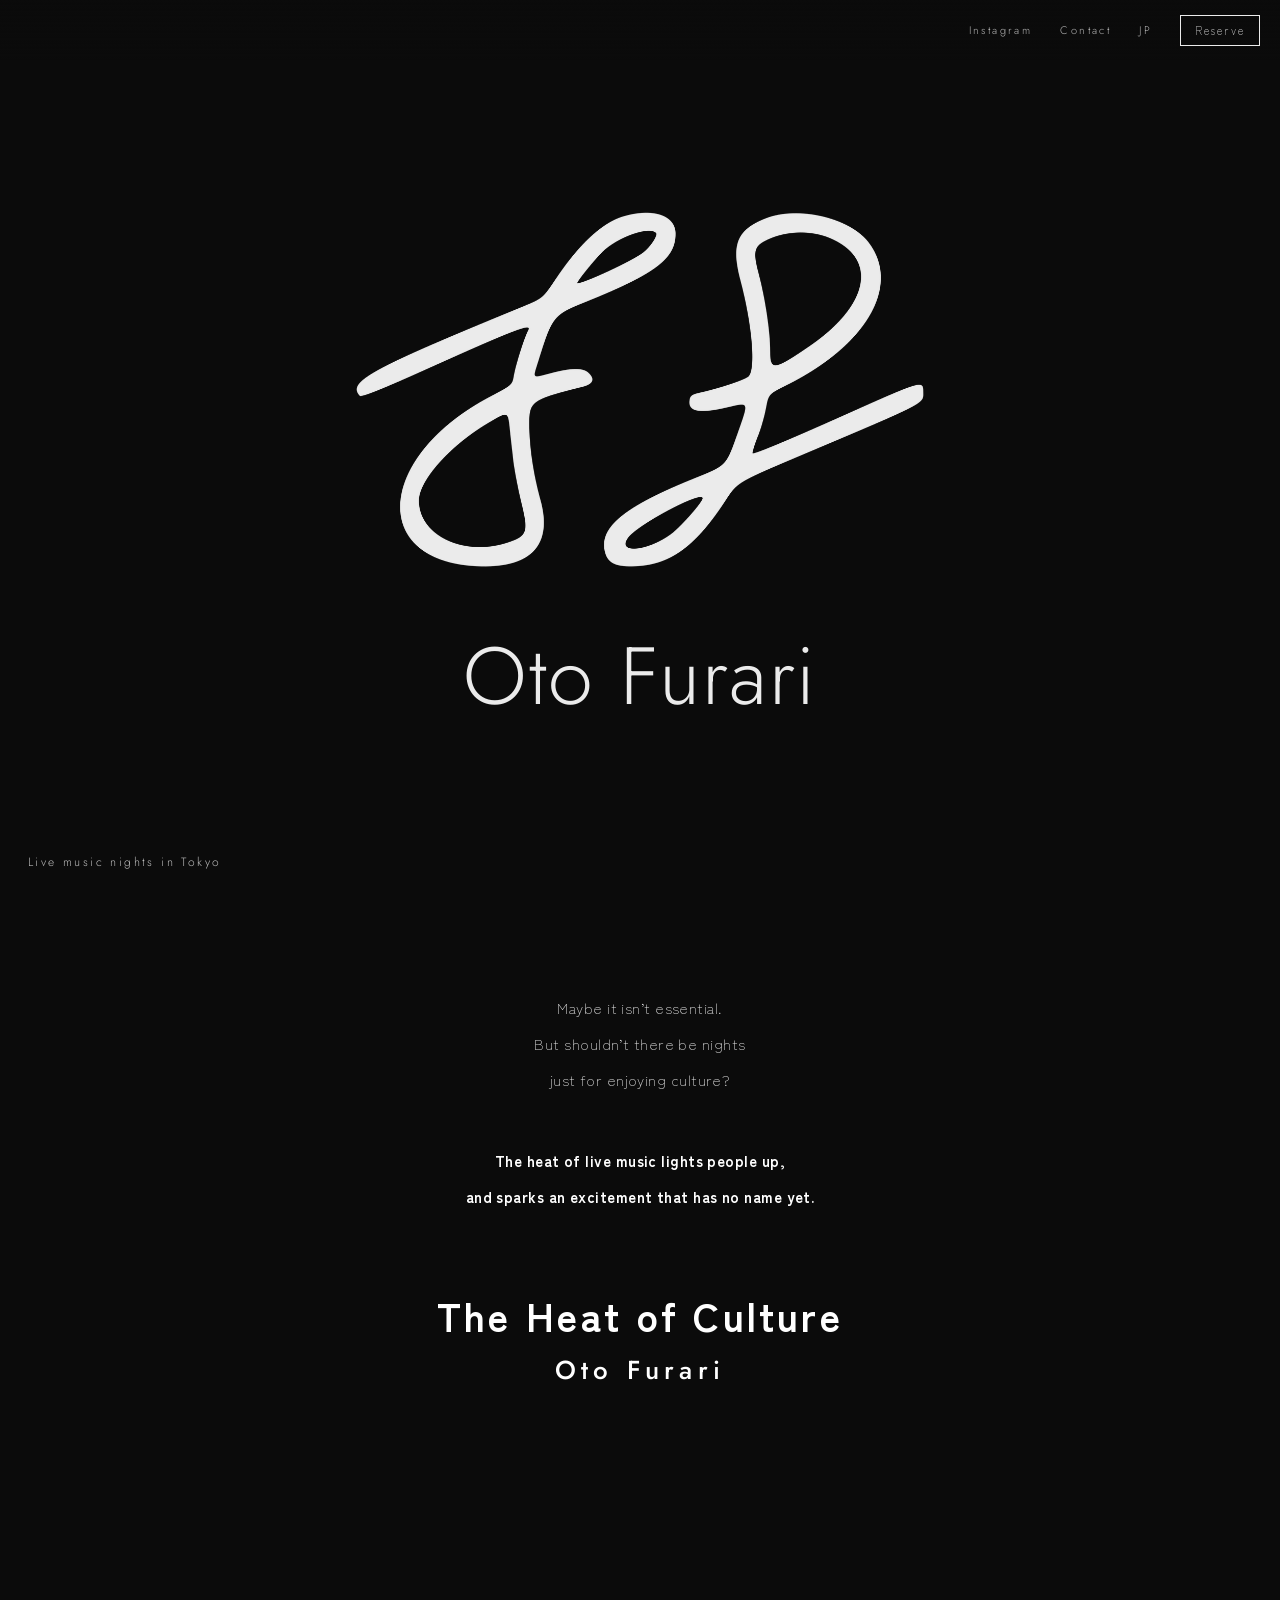
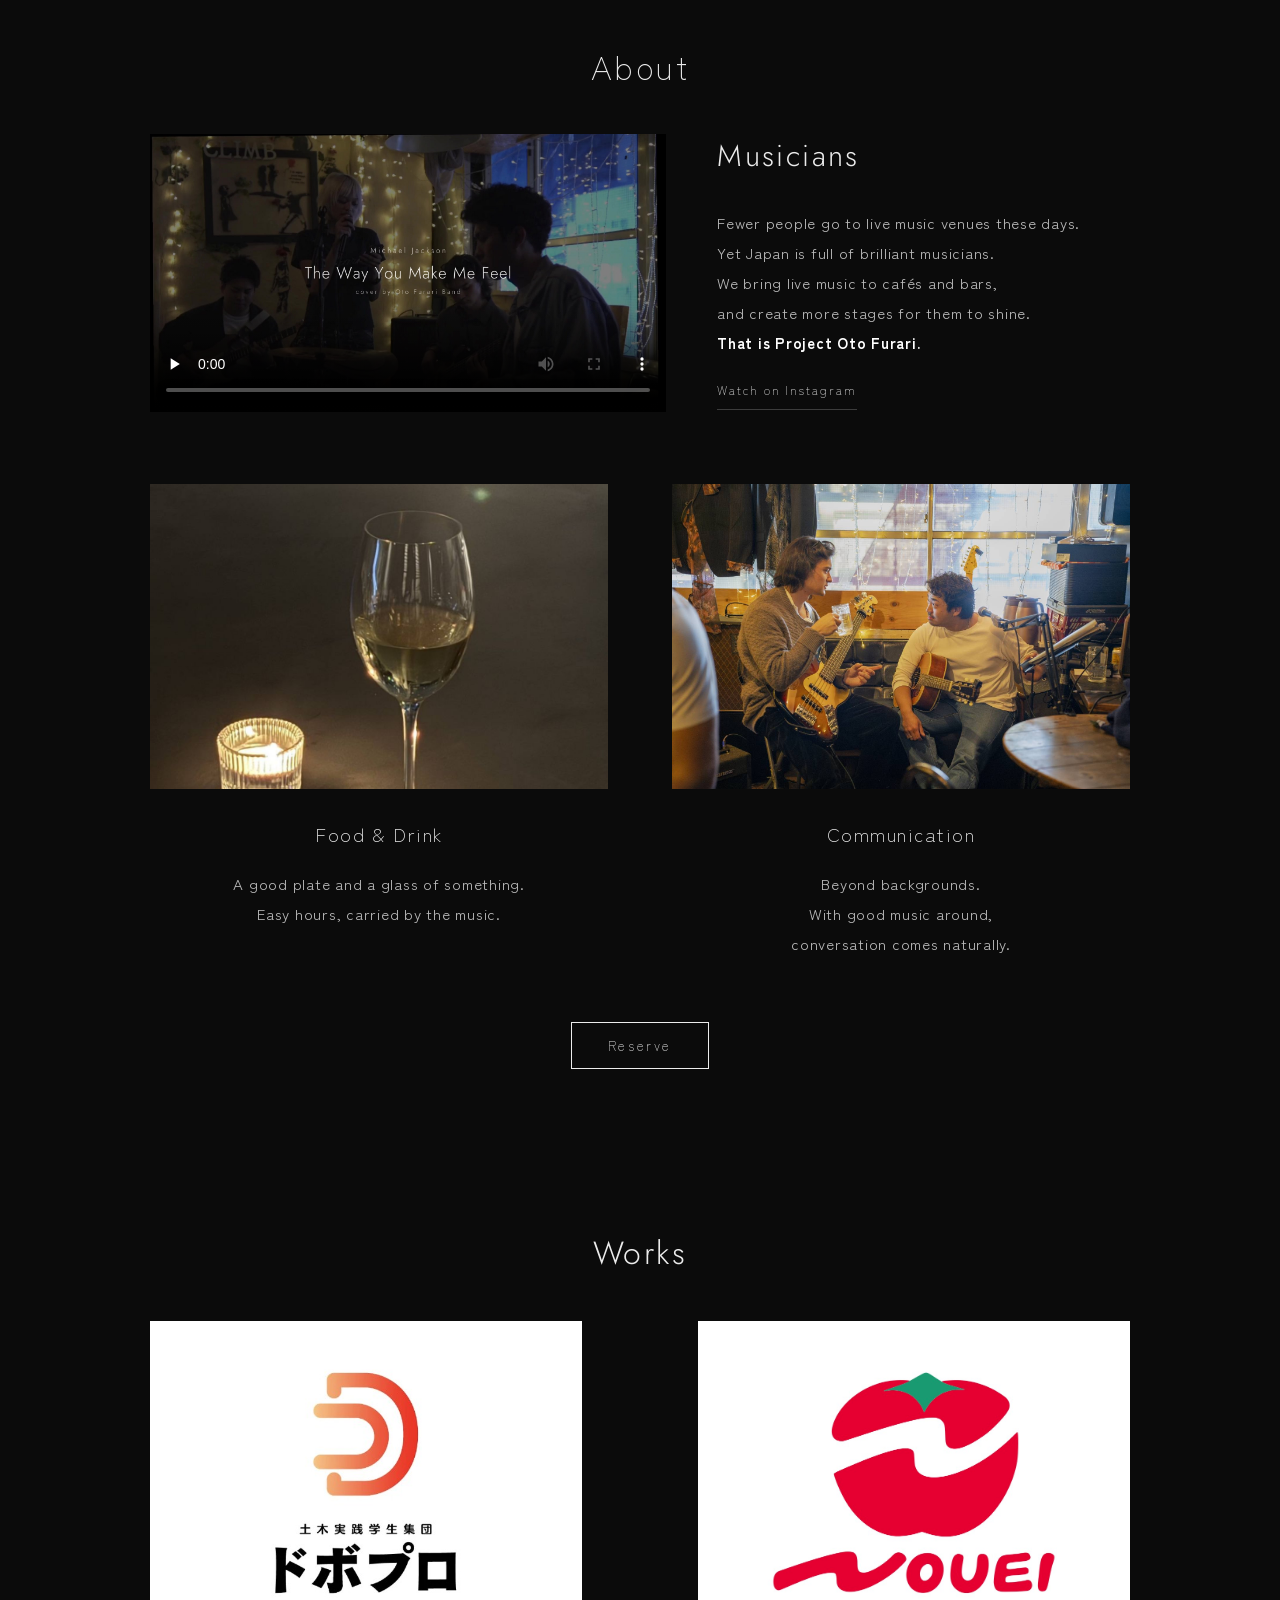
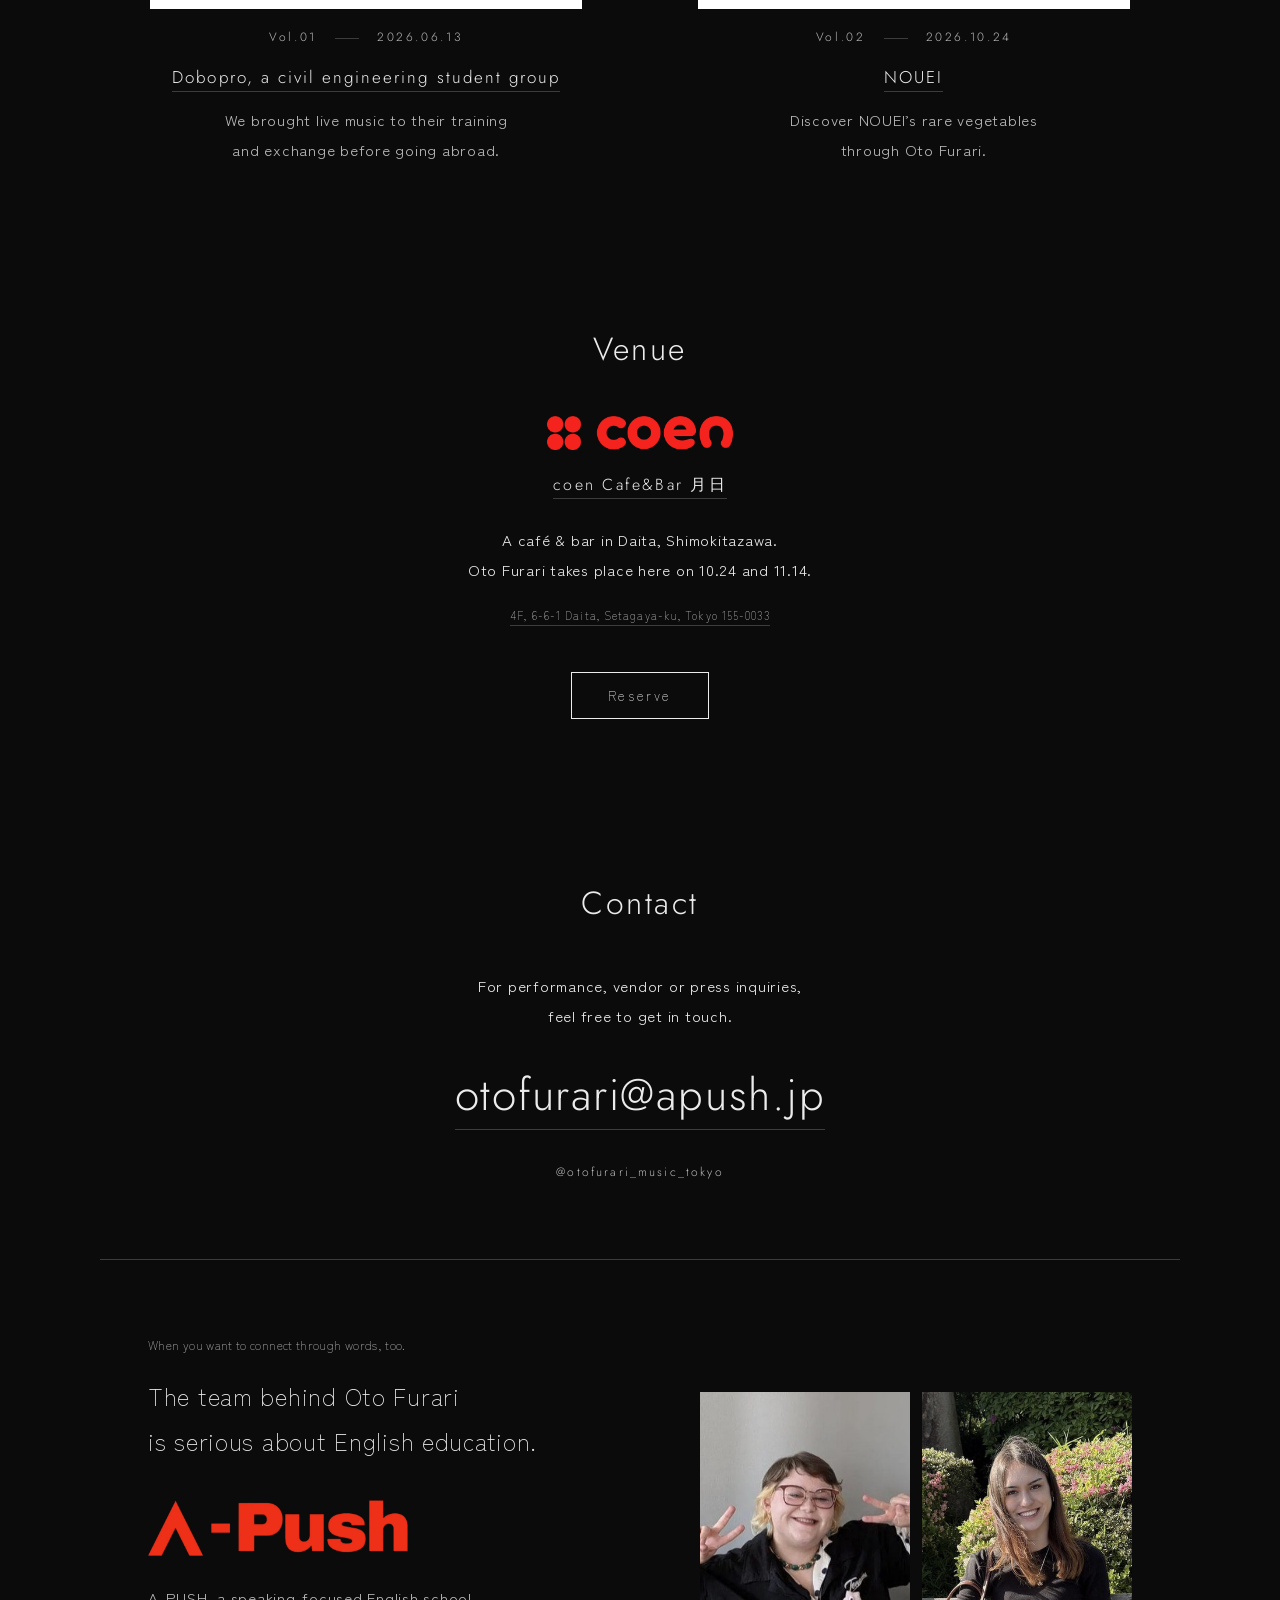
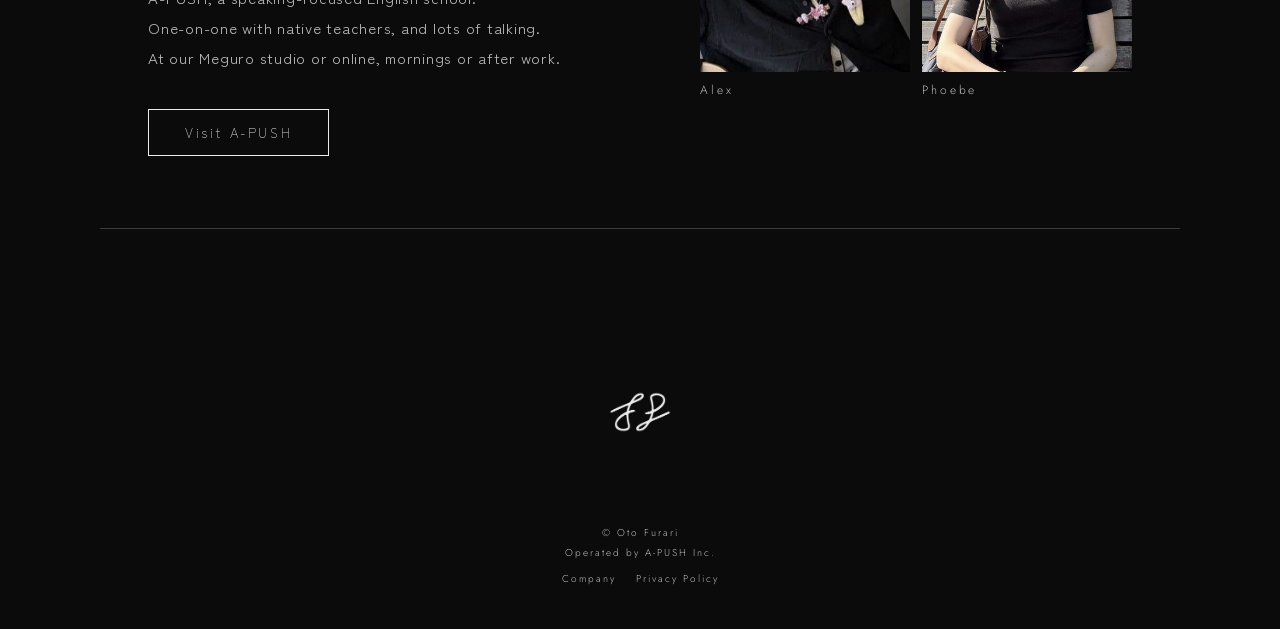
==== commit 43df46e2: "強調（太字）と「文化の熱」を大きく、Vol.01の浅草・出演者を外す Co-Authored-By: Claude Opus 5.5 <noreply@anthropic.com>" ====
--- a/index.html
+++ b/index.html
@@ -17,7 +17,7 @@
 <link rel="apple-touch-icon" href="assets/apple-touch-icon.png">
 <link rel="preconnect" href="https://fonts.googleapis.com">
 <link rel="preconnect" href="https://fonts.gstatic.com" crossorigin>
-<link href="https://fonts.googleapis.com/css2?family=Jost:wght@300&family=Zen+Kaku+Gothic+New:wght@300;400&display=swap" rel="stylesheet">
+<link href="https://fonts.googleapis.com/css2?family=Jost:wght@300;500&family=Zen+Kaku+Gothic+New:wght@300;400;700&display=swap" rel="stylesheet">
 <link rel="stylesheet" href="style.css">
 </head>
 <body>
@@ -40,7 +40,7 @@
       それでも、文化を楽しむ夜が<br>
       あってもいいじゃないか。
     </p>
-    <p class="concept__body" data-en="The heat of live music lights people up,<br>and sparks an excitement that has no name yet.">
+    <p class="concept__body concept__body--strong" data-en="The heat of live music lights people up,<br>and sparks an excitement that has no name yet.">
       生演奏の熱が、人に活気を灯し、<br>
       まだ名前のない“ワクワク”を生んでいく。
     </p>
@@ -57,7 +57,7 @@
         <figure class="film">
             <video aria-label="The Way You Make Me Feel — Michael Jackson cover by Oto Furari Band" src="assets/otofurari-live.mp4" poster="assets/video-poster.jpg" controls playsinline preload="none"></video>
         </figure>
-        <p data-en="Fewer people go to live music venues these days.<br>Yet Japan is full of brilliant musicians.<br>We bring live music to cafés and bars,<br>and create more stages for them to shine.<br>That is Project Oto Furari.">ライブハウスに行く人は、減っている。<br>でも日本には、凄腕のミュージシャンが多い。<br>カフェやバーに、生演奏を。<br>彼らが輝く場所を増やす。<br>それが Project Oto Furari。</p>
+        <p data-en="Fewer people go to live music venues these days.<br>Yet Japan is full of brilliant musicians.<br>We bring live music to cafés and bars,<br>and create more stages for them to shine.<br><strong>That is Project Oto Furari.</strong>">ライブハウスに行く人は、減っている。<br>でも日本には、凄腕のミュージシャンが多い。<br>カフェやバーに、生演奏を。<br>彼らが輝く場所を増やす。<br><strong>それが Project Oto Furari。</strong></p>
         <a class="enjoy__link" href="https://www.instagram.com/otofurari_music_tokyo/" target="_blank" rel="noopener" data-en="Watch on Instagram">Instagram で見る</a>
         </div>
       </article>
--- a/style.css
+++ b/style.css
@@ -90,8 +90,10 @@
 .concept { padding-top: 10vh; padding-bottom: 20vh; } /* Concept の後は「間」を残す */
 .concept__body + .concept__body { margin-top: 5vh; }
 .concept__body { font-size: 15px; line-height: 2.4; letter-spacing: .12em; }
-.concept__sign { margin-top: 7vh; font-size: 17px; letter-spacing: .5em; margin-right: -.5em; }
-.concept__sign span { display: block; margin-top: 10px; font: 300 13px/1 var(--en); letter-spacing: .3em; color: var(--mute); }
+.concept__body--strong { font-weight: 700; color: #fff; }
+.concept__sign { margin-top: 8vh; font-size: clamp(26px, 7vw, 40px); font-weight: 700; line-height: 1.4; letter-spacing: .3em; margin-right: -.3em; color: #fff; }
+.concept__sign span { display: block; margin-top: 14px; font: 500 clamp(18px, 4.6vw, 26px)/1 var(--en); letter-spacing: .2em; color: #fff; }
+strong { font-weight: 700; color: #fff; }
 
 /* about：三つの楽しみ */
 .enjoy { display: grid; gap: 8vh; max-width: 980px; margin: 0 auto 7vh; }
@@ -254,4 +256,4 @@
 /* 英語表示：日本語用の広い字間だと折り返しが崩れるので詰める */
 html[lang="en"] :is(.concept__body, .apush__lead, .apush__title, .coupon__note) { letter-spacing: .03em; }
 html[lang="en"] :is(.title, .enjoy__item h3, .sheet__title) { letter-spacing: .08em; }
-html[lang="en"] .concept__sign { letter-spacing: .2em; margin-right: -.2em; }
+html[lang="en"] .concept__sign { letter-spacing: .08em; margin-right: 0; }
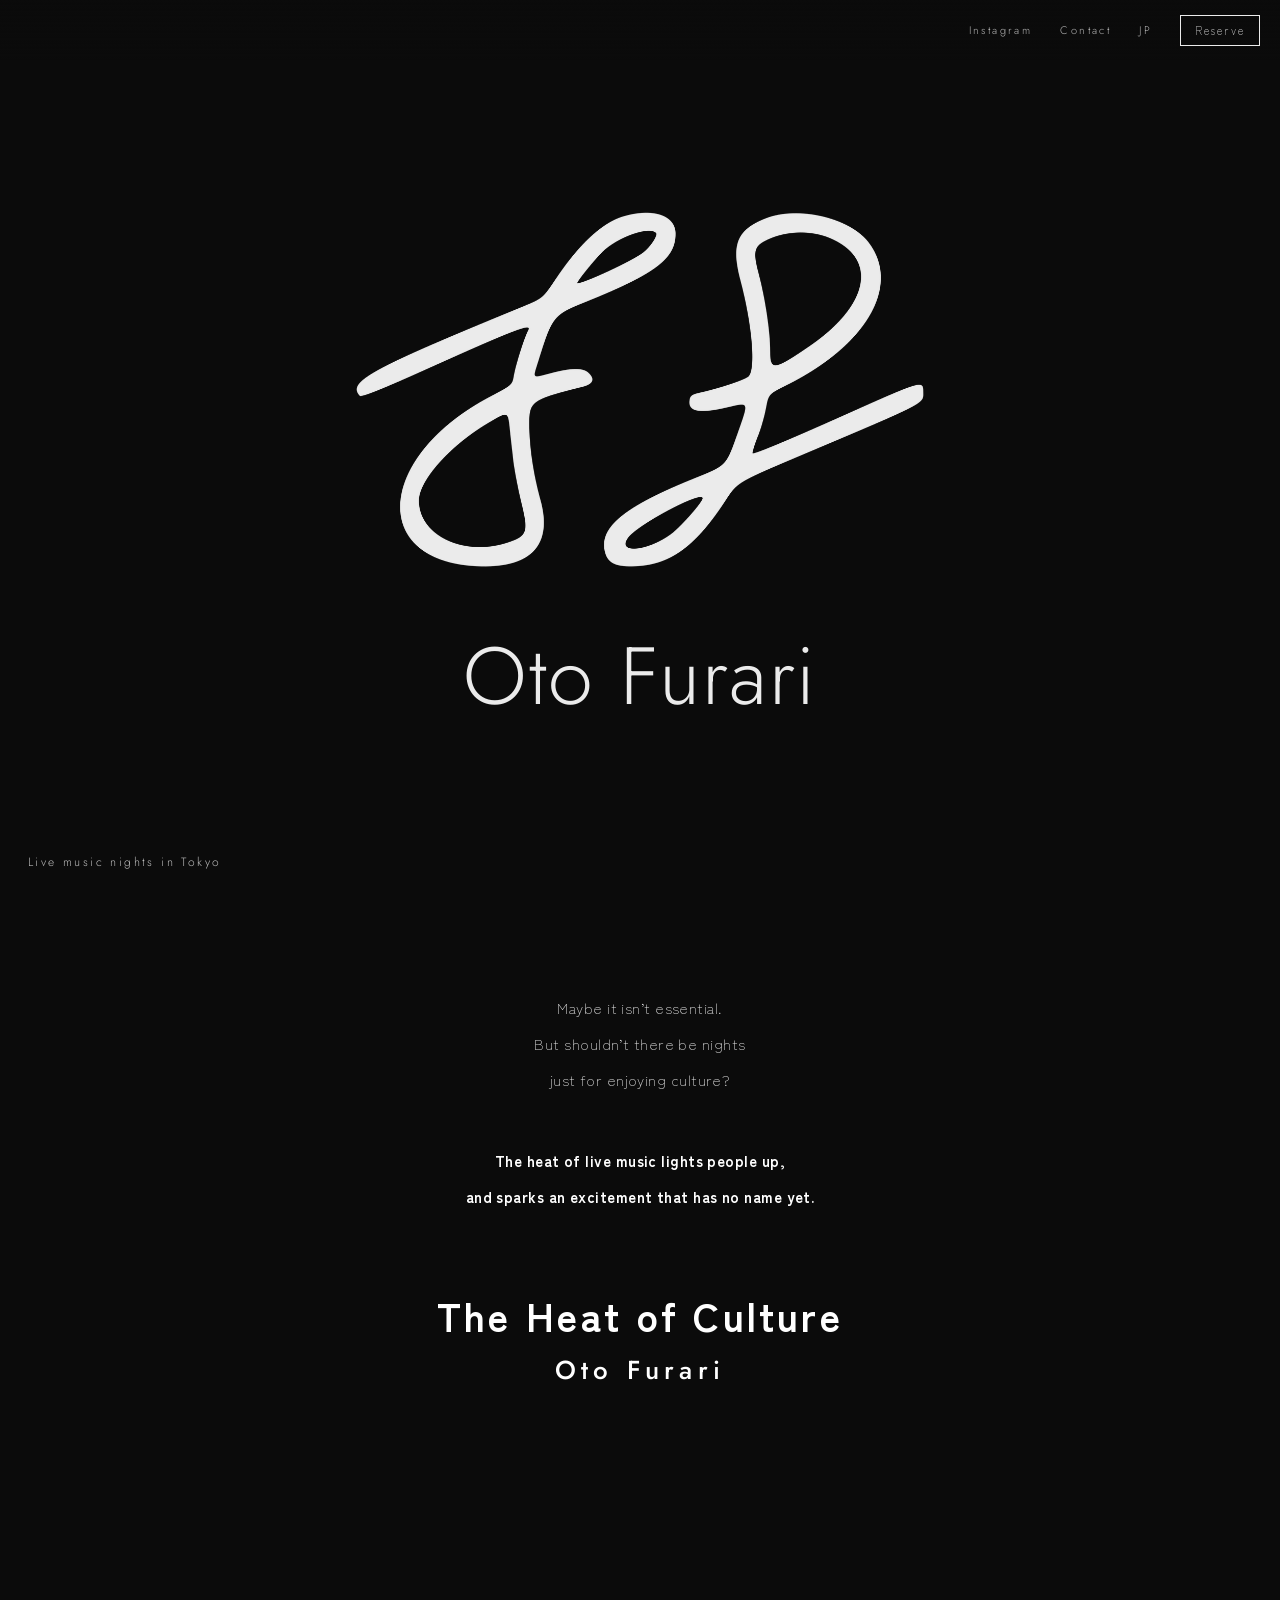
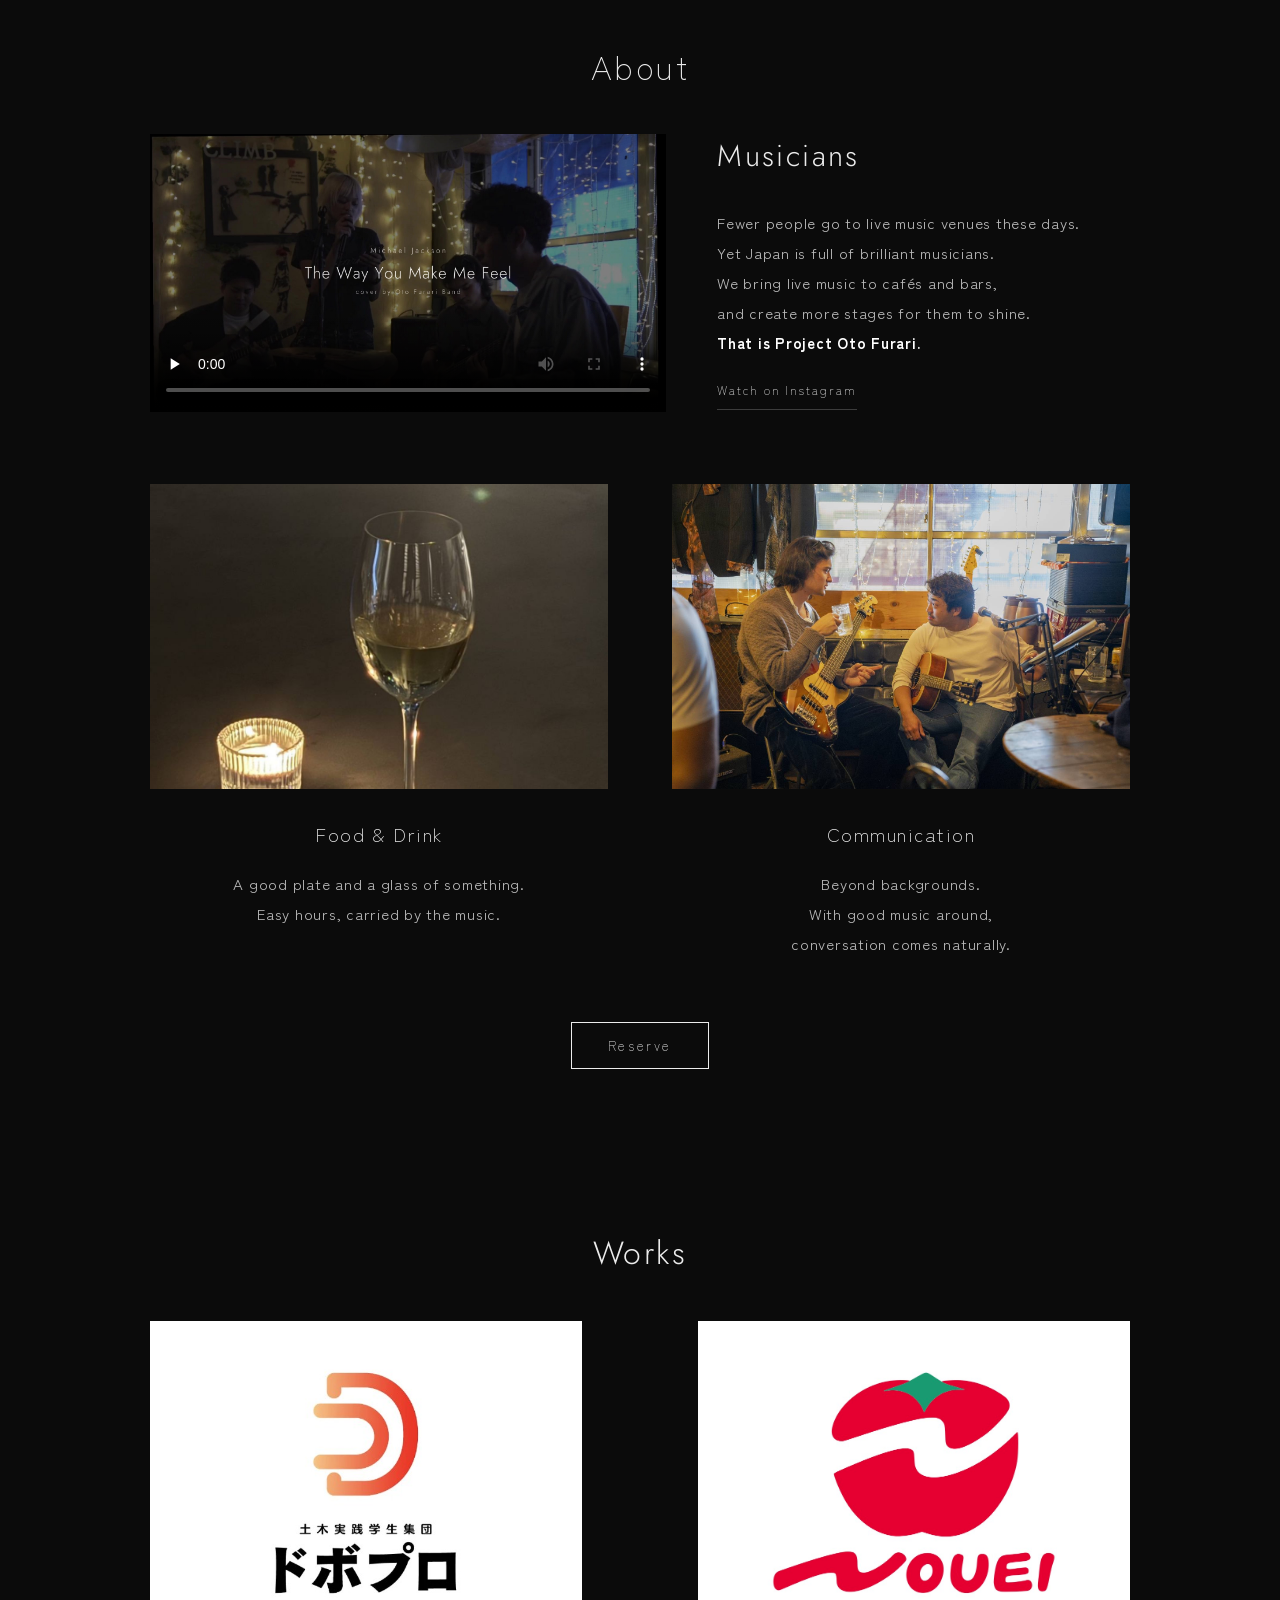
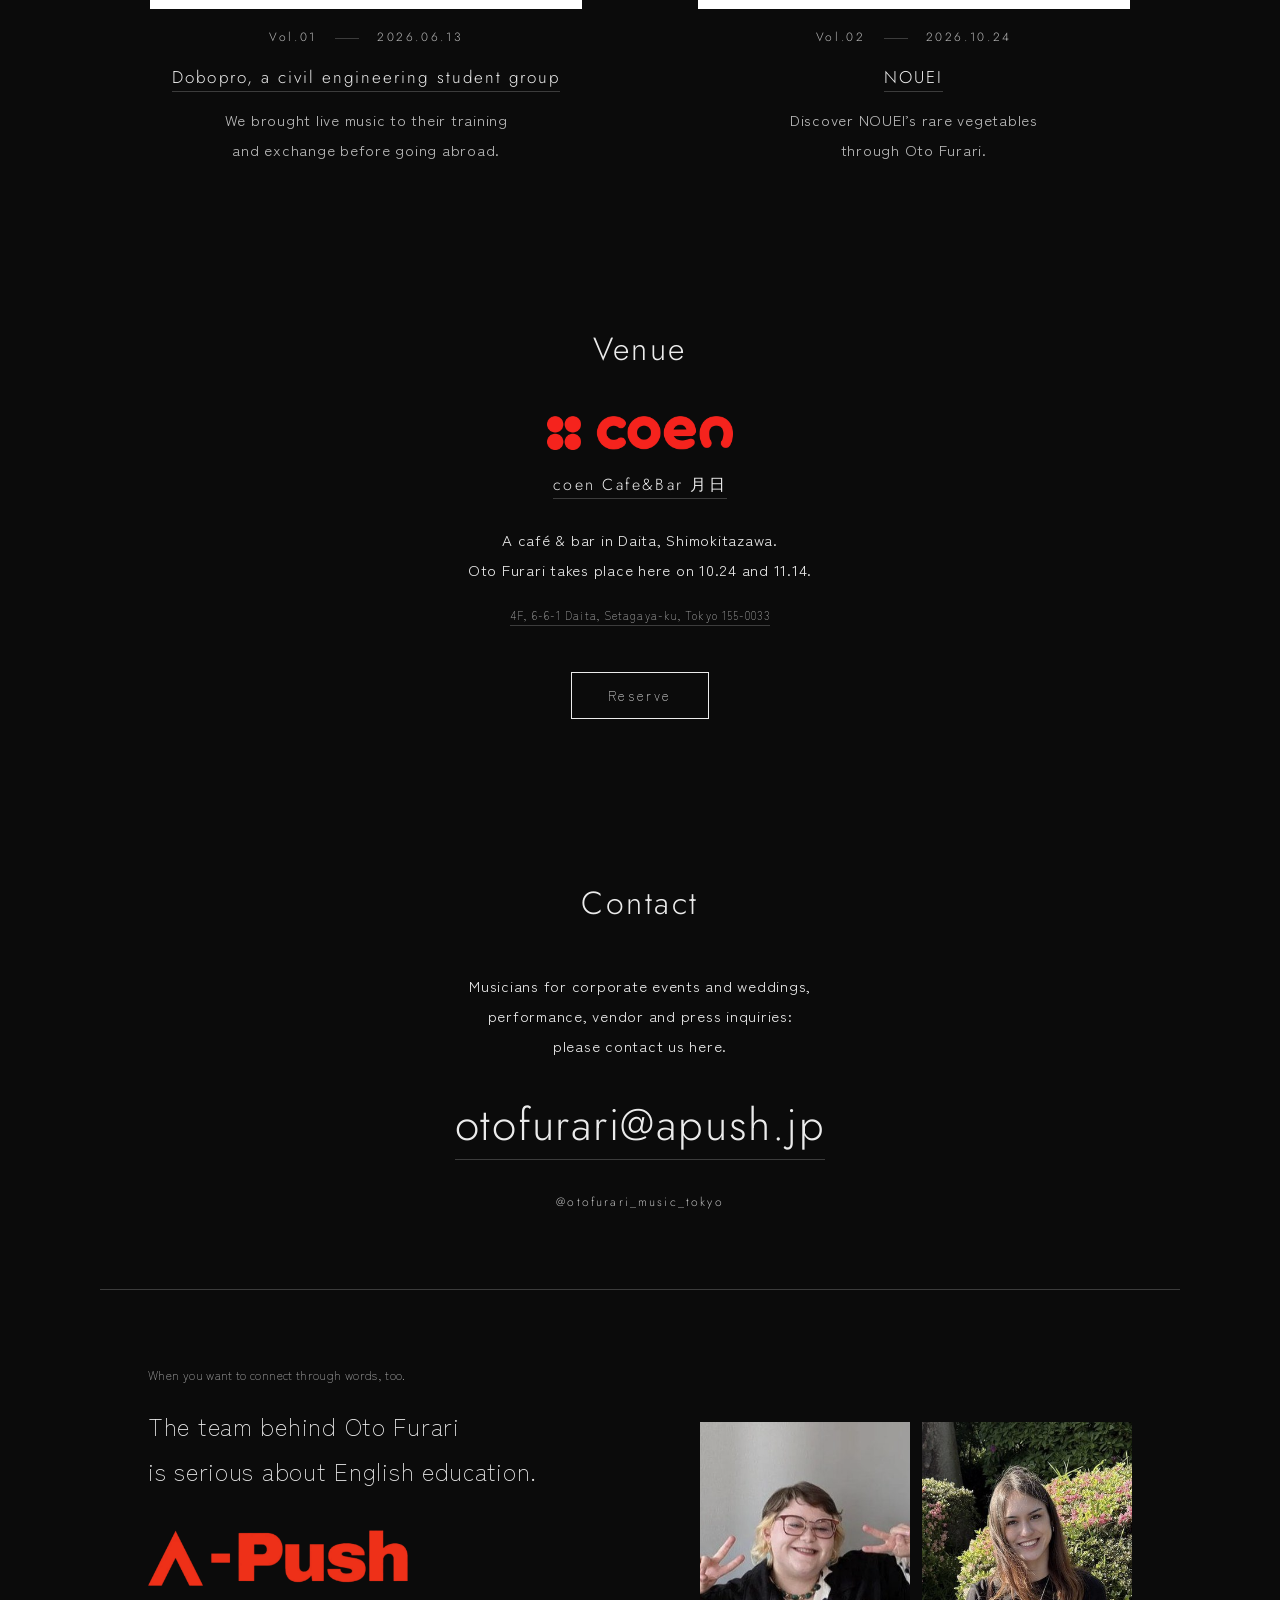
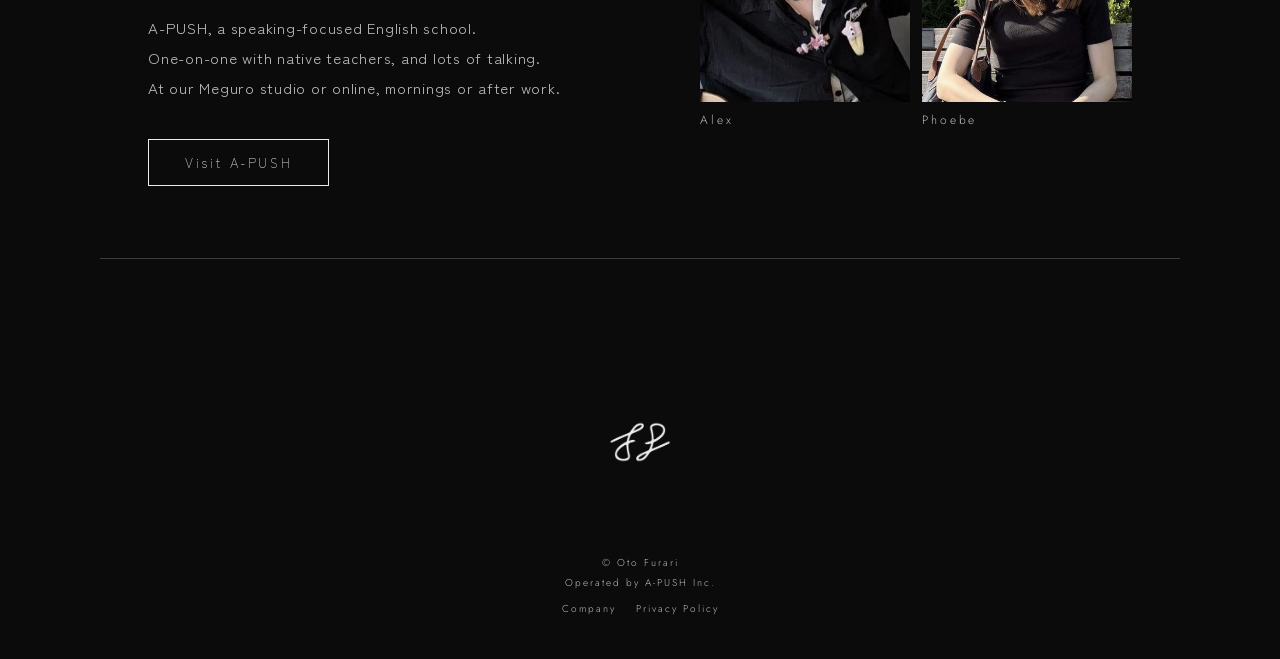
==== commit d53e9f22: "Contact：法人イベント・結婚式などへのミュージシャン派遣を追記 Co-Authored-By: Claude Opus 5.5 <noreply@anthropic.com>" ====
--- a/index.html
+++ b/index.html
@@ -93,7 +93,7 @@
 
   <section id="contact" class="contact" aria-labelledby="contact-title">
     <h2 id="contact-title" class="title">Contact</h2>
-    <p class="contact__lead" data-en="For performance, vendor or press inquiries,<br>feel free to get in touch.">出演・出展・取材のご相談は、<br>お気軽にご連絡ください。</p>
+    <p class="contact__lead" data-en="Musicians for corporate events and weddings,<br>performance, vendor and press inquiries:<br>please contact us here.">法人イベント・結婚式などへのミュージシャン派遣、<br>出演・出展・取材のご相談は、こちらへ。</p>
     <a class="contact__mail" href="mailto:otofurari@apush.jp?subject=%E9%9F%B3%E3%81%B5%E3%82%89%E3%82%8A%E3%81%B8%E3%81%AE%E3%81%8A%E5%95%8F%E3%81%84%E5%90%88%E3%82%8F%E3%81%9B" data-en-href="mailto:otofurari@apush.jp?subject=Inquiry%20to%20Oto%20Furari">otofurari@apush.jp</a>
     <a class="contact__ig" href="https://www.instagram.com/otofurari_music_tokyo/" target="_blank" rel="noopener">@otofurari_music_tokyo</a>
 
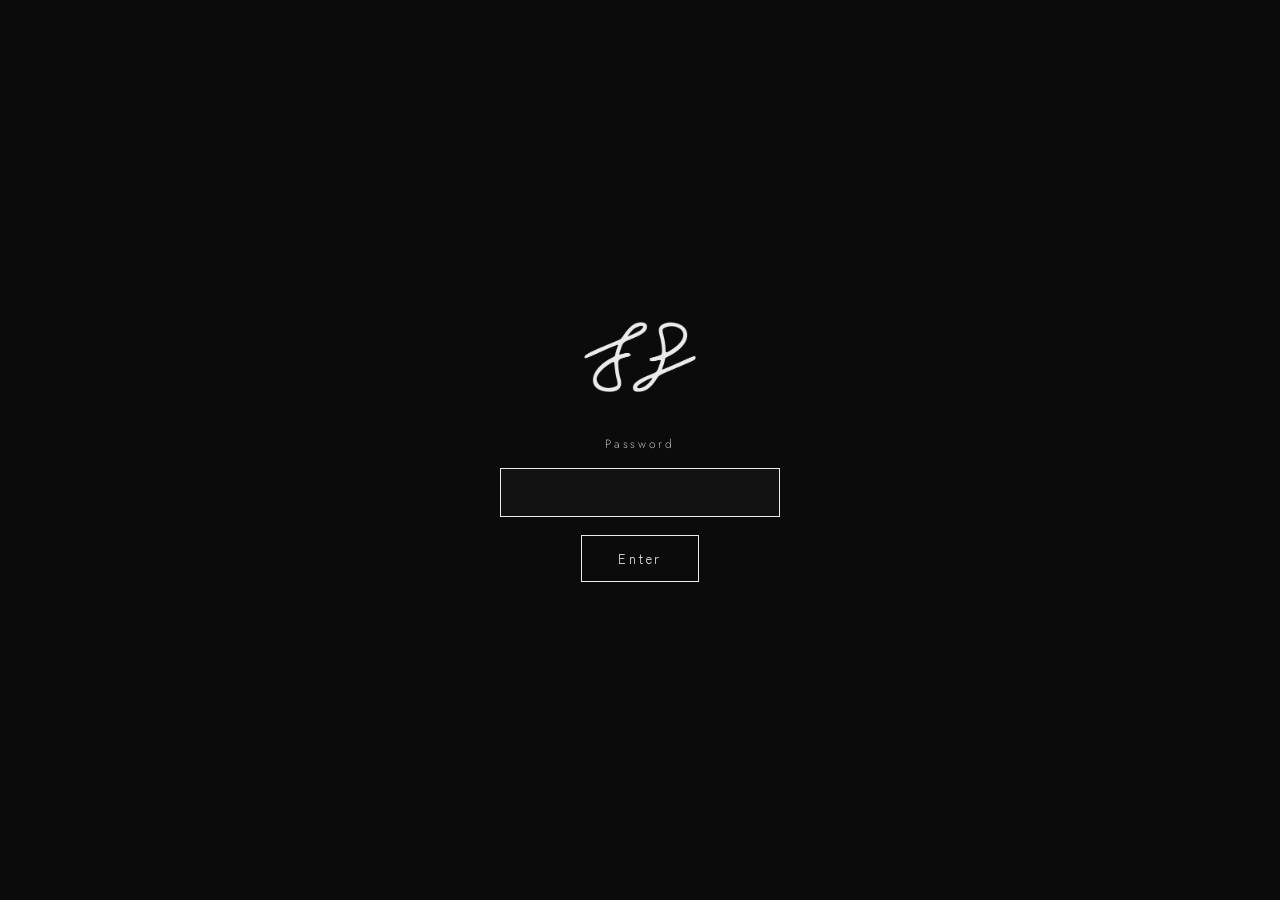
==== commit 72bf95b6: "関係者向けの簡易パスワード画面と noindex を追加 Co-Authored-By: Claude Opus 5.5 <noreply@anthropic.com>" ====
--- a/index.html
+++ b/index.html
@@ -6,6 +6,8 @@
 <title>音ふらり Oto Furari | 文化の熱</title>
 <meta name="description" content="音ふらり（Oto Furari）は、生演奏の熱で文化を楽しむ時間をつくる音楽イベントです。">
 <meta name="theme-color" content="#0B0B0B">
+<meta name="robots" content="noindex, nofollow"><!-- 一般公開する時に消す -->
+<script src="gate.js"></script><!-- 簡易パスワード。一般公開する時に消す -->
 <!-- 公開URLが決まったら og:url と og:image を合わせる -->
 <meta property="og:type" content="website">
 <meta property="og:title" content="音ふらり Oto Furari">
--- a/style.css
+++ b/style.css
@@ -257,3 +257,17 @@
 html[lang="en"] :is(.concept__body, .apush__lead, .apush__title, .coupon__note) { letter-spacing: .03em; }
 html[lang="en"] :is(.title, .enjoy__item h3, .sheet__title) { letter-spacing: .08em; }
 html[lang="en"] .concept__sign { letter-spacing: .08em; margin-right: 0; }
+
+/* 簡易パスワード画面（gate.js） */
+html.is-locked body > *:not(.gate) { display: none !important; }
+.gate { min-height: 100svh; display: grid; place-content: center; justify-items: center; gap: 18px; padding: 24px 16px; }
+.gate__mark { width: 120px; color: var(--fg); margin-bottom: 24px; }
+.gate__label { font: 300 12px/1 var(--en); letter-spacing: .22em; color: var(--mute); }
+.gate__input {
+  width: min(78vw, 280px); padding: 12px 14px; text-align: center;
+  border: .5px solid var(--line); border-radius: 0; background: #121212; color: var(--fg);
+  font: 300 16px/1.4 var(--en); letter-spacing: .2em;
+}
+.gate__input:focus { outline: none; border-color: var(--fg); }
+.gate__btn { background: none; color: var(--fg); cursor: pointer; font-family: var(--ja); }
+.gate__error { font-size: 12px; color: var(--fg); }
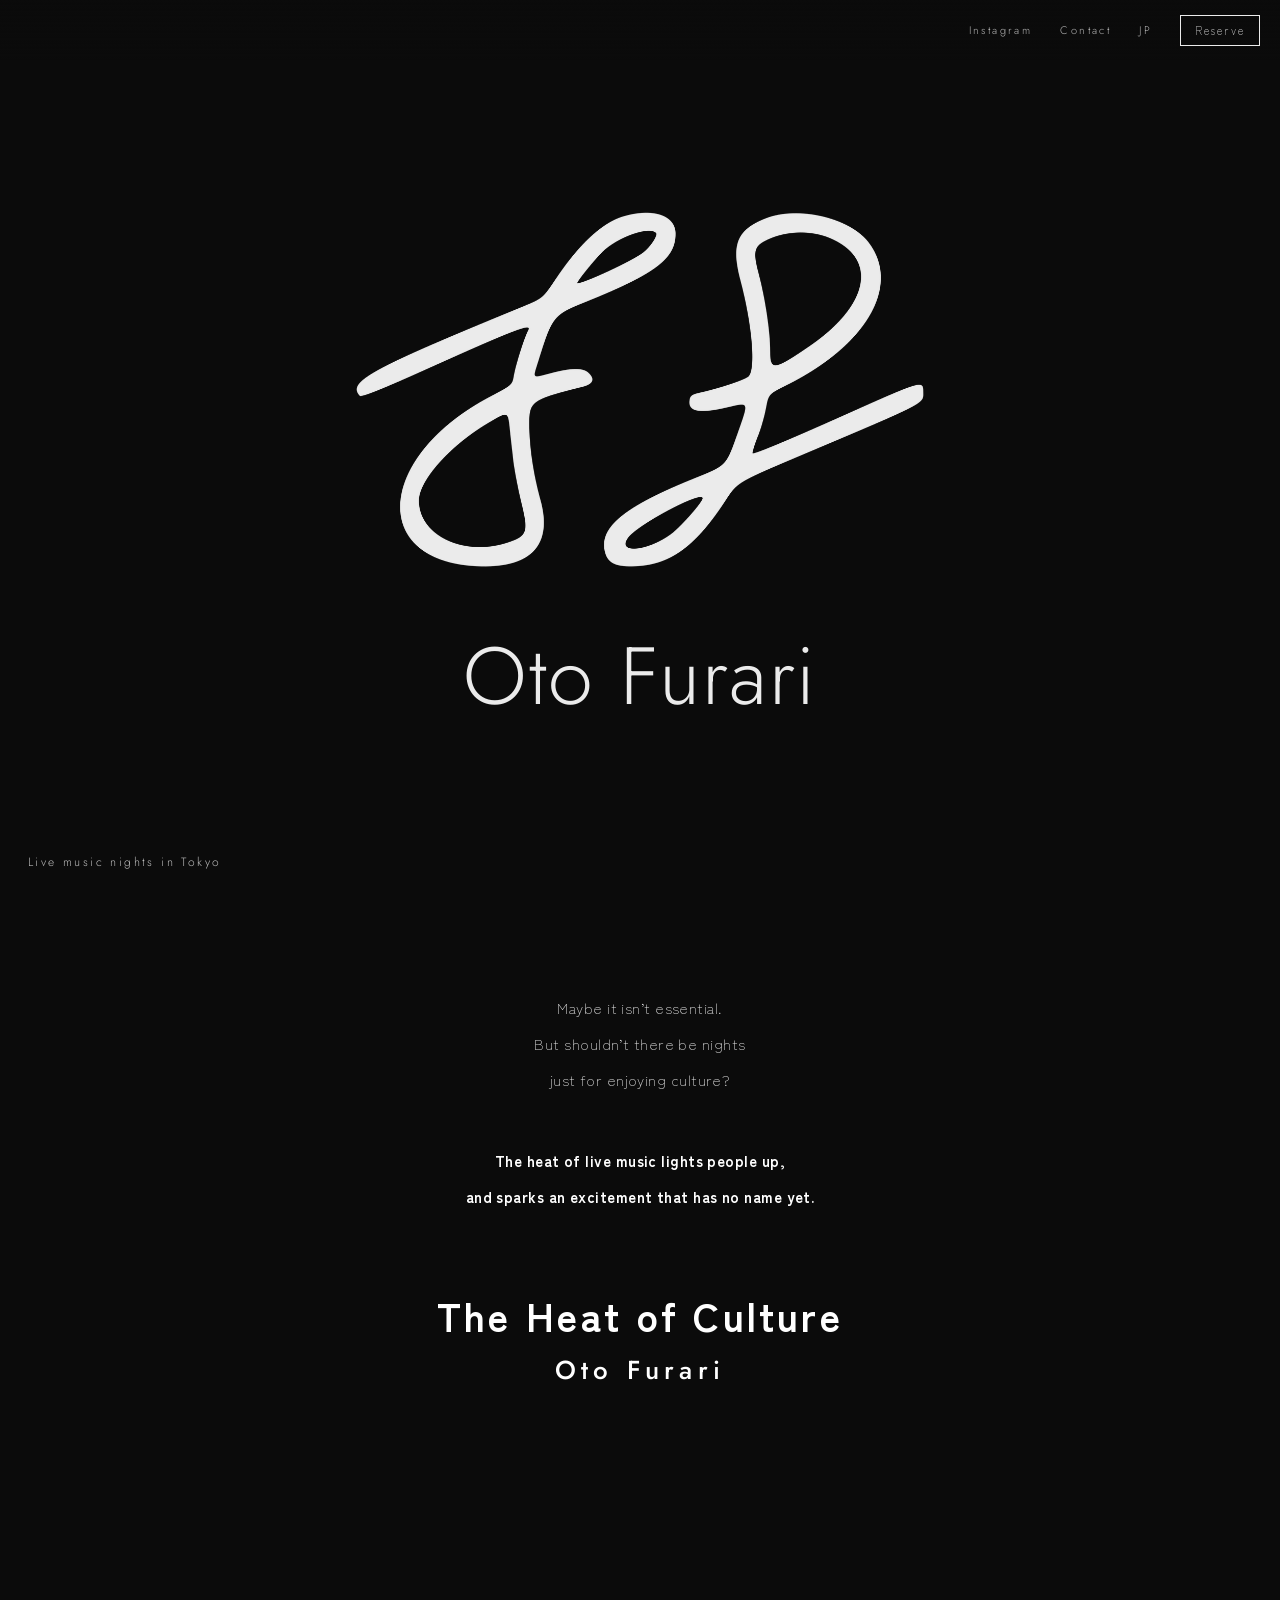
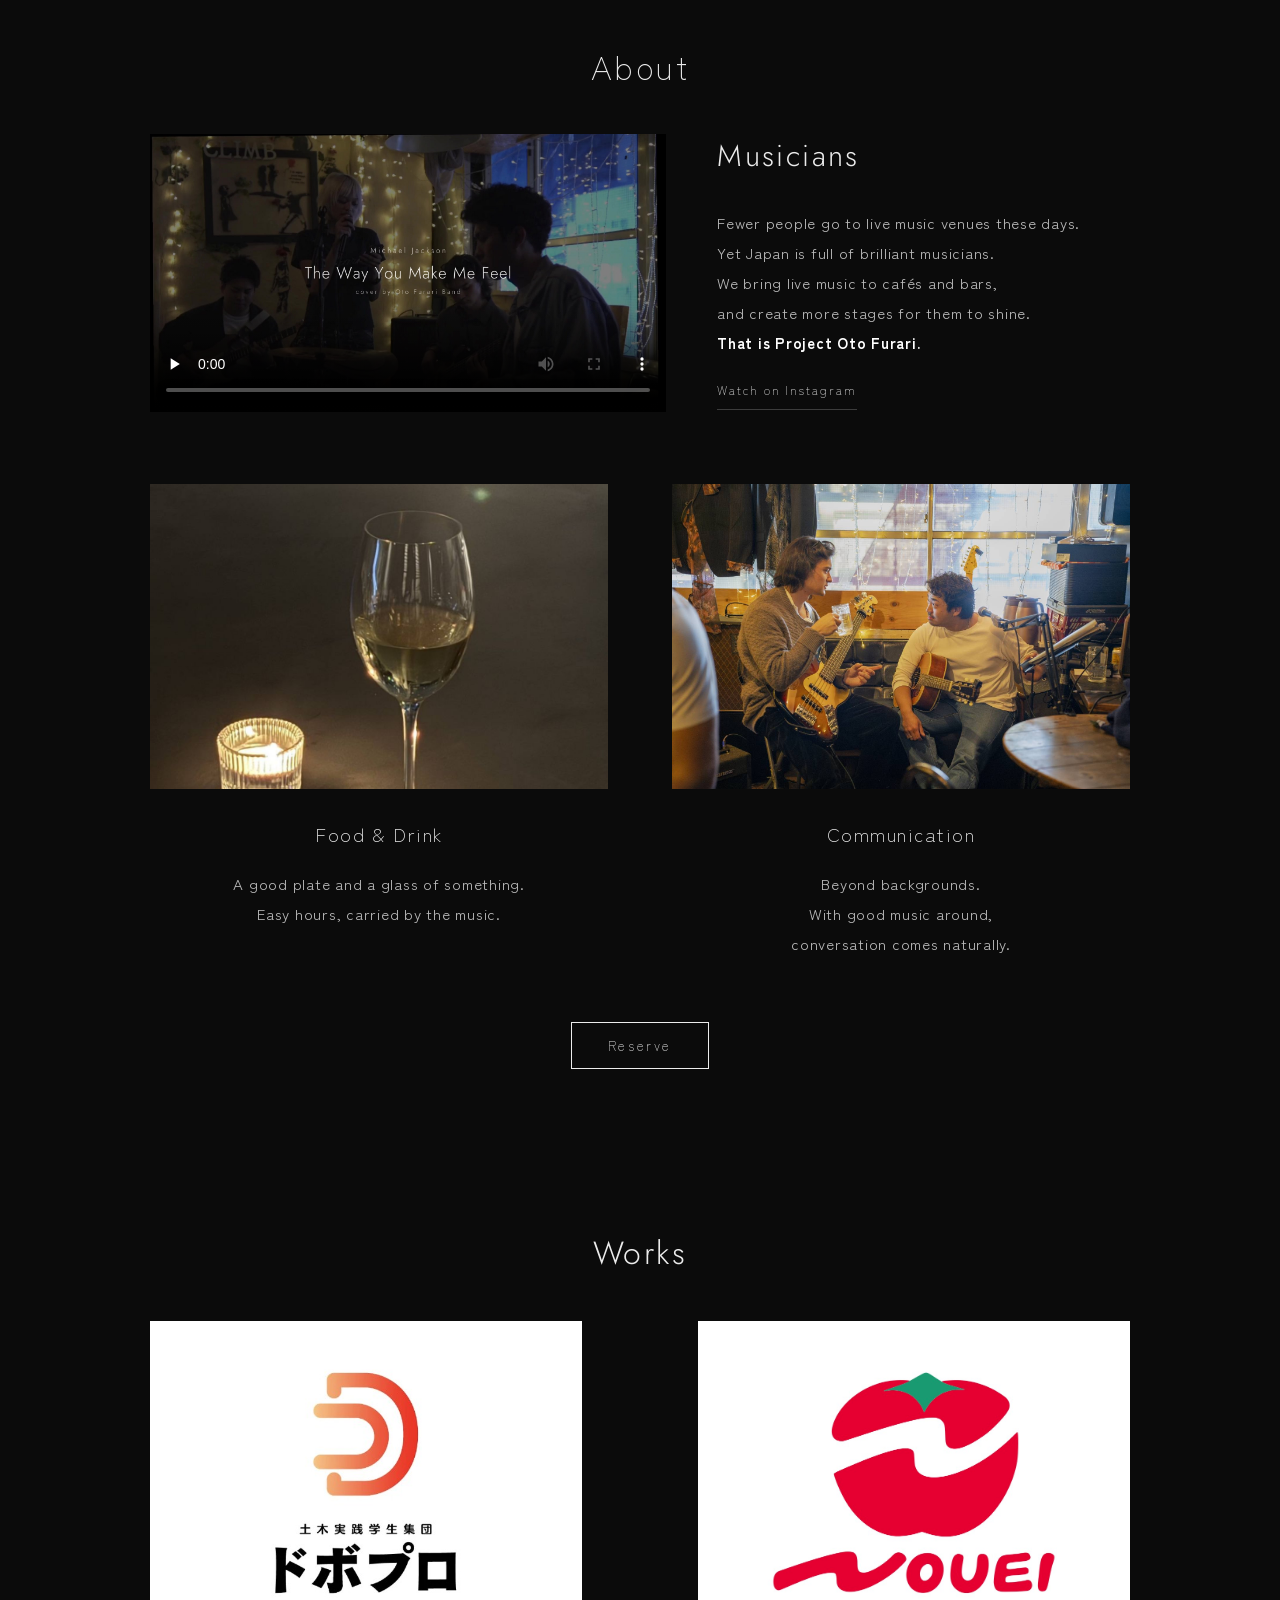
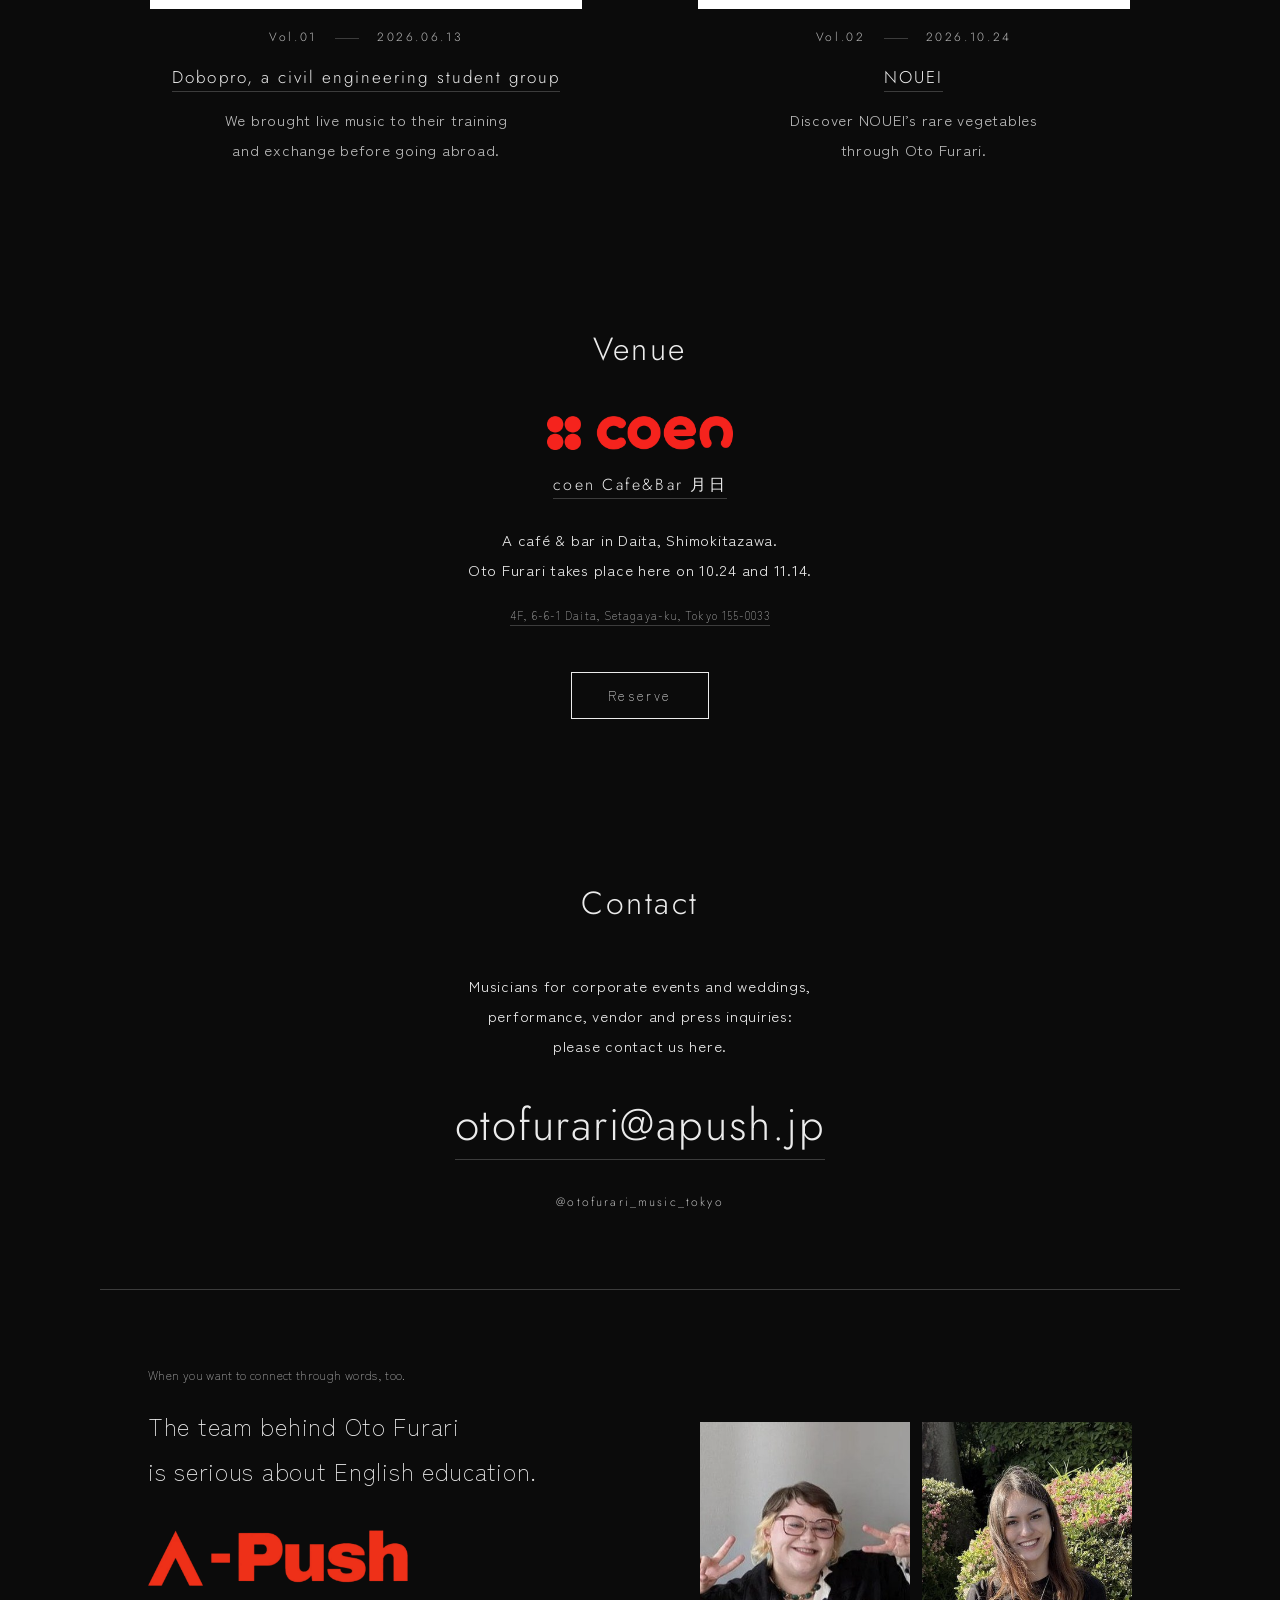
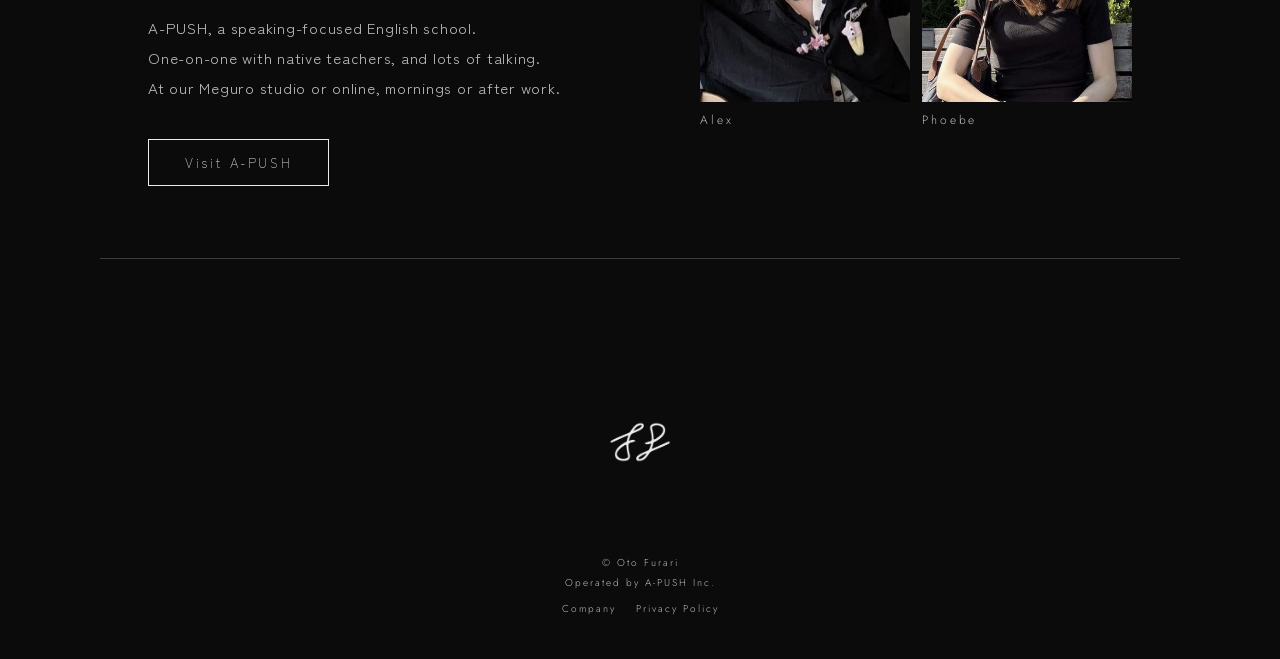
==== commit 40d50b79: "パスワード画面を外し、otofurari.apush.jp で一般公開 Co-Authored-By: Claude Opus 5.5 <noreply@anthropic.com>" ====
--- a/index.html
+++ b/index.html
@@ -6,8 +6,6 @@
 <title>音ふらり Oto Furari | 文化の熱</title>
 <meta name="description" content="音ふらり（Oto Furari）は、生演奏の熱で文化を楽しむ時間をつくる音楽イベントです。">
 <meta name="theme-color" content="#0B0B0B">
-<meta name="robots" content="noindex, nofollow"><!-- 一般公開する時に消す -->
-<script src="gate.js"></script><!-- 簡易パスワード。一般公開する時に消す -->
 <!-- 公開URLが決まったら og:url と og:image を合わせる -->
 <meta property="og:type" content="website">
 <meta property="og:title" content="音ふらり Oto Furari">
--- a/style.css
+++ b/style.css
@@ -258,16 +258,3 @@
 html[lang="en"] :is(.title, .enjoy__item h3, .sheet__title) { letter-spacing: .08em; }
 html[lang="en"] .concept__sign { letter-spacing: .08em; margin-right: 0; }
 
-/* 簡易パスワード画面（gate.js） */
-html.is-locked body > *:not(.gate) { display: none !important; }
-.gate { min-height: 100svh; display: grid; place-content: center; justify-items: center; gap: 18px; padding: 24px 16px; }
-.gate__mark { width: 120px; color: var(--fg); margin-bottom: 24px; }
-.gate__label { font: 300 12px/1 var(--en); letter-spacing: .22em; color: var(--mute); }
-.gate__input {
-  width: min(78vw, 280px); padding: 12px 14px; text-align: center;
-  border: .5px solid var(--line); border-radius: 0; background: #121212; color: var(--fg);
-  font: 300 16px/1.4 var(--en); letter-spacing: .2em;
-}
-.gate__input:focus { outline: none; border-color: var(--fg); }
-.gate__btn { background: none; color: var(--fg); cursor: pointer; font-family: var(--ja); }
-.gate__error { font-size: 12px; color: var(--fg); }
